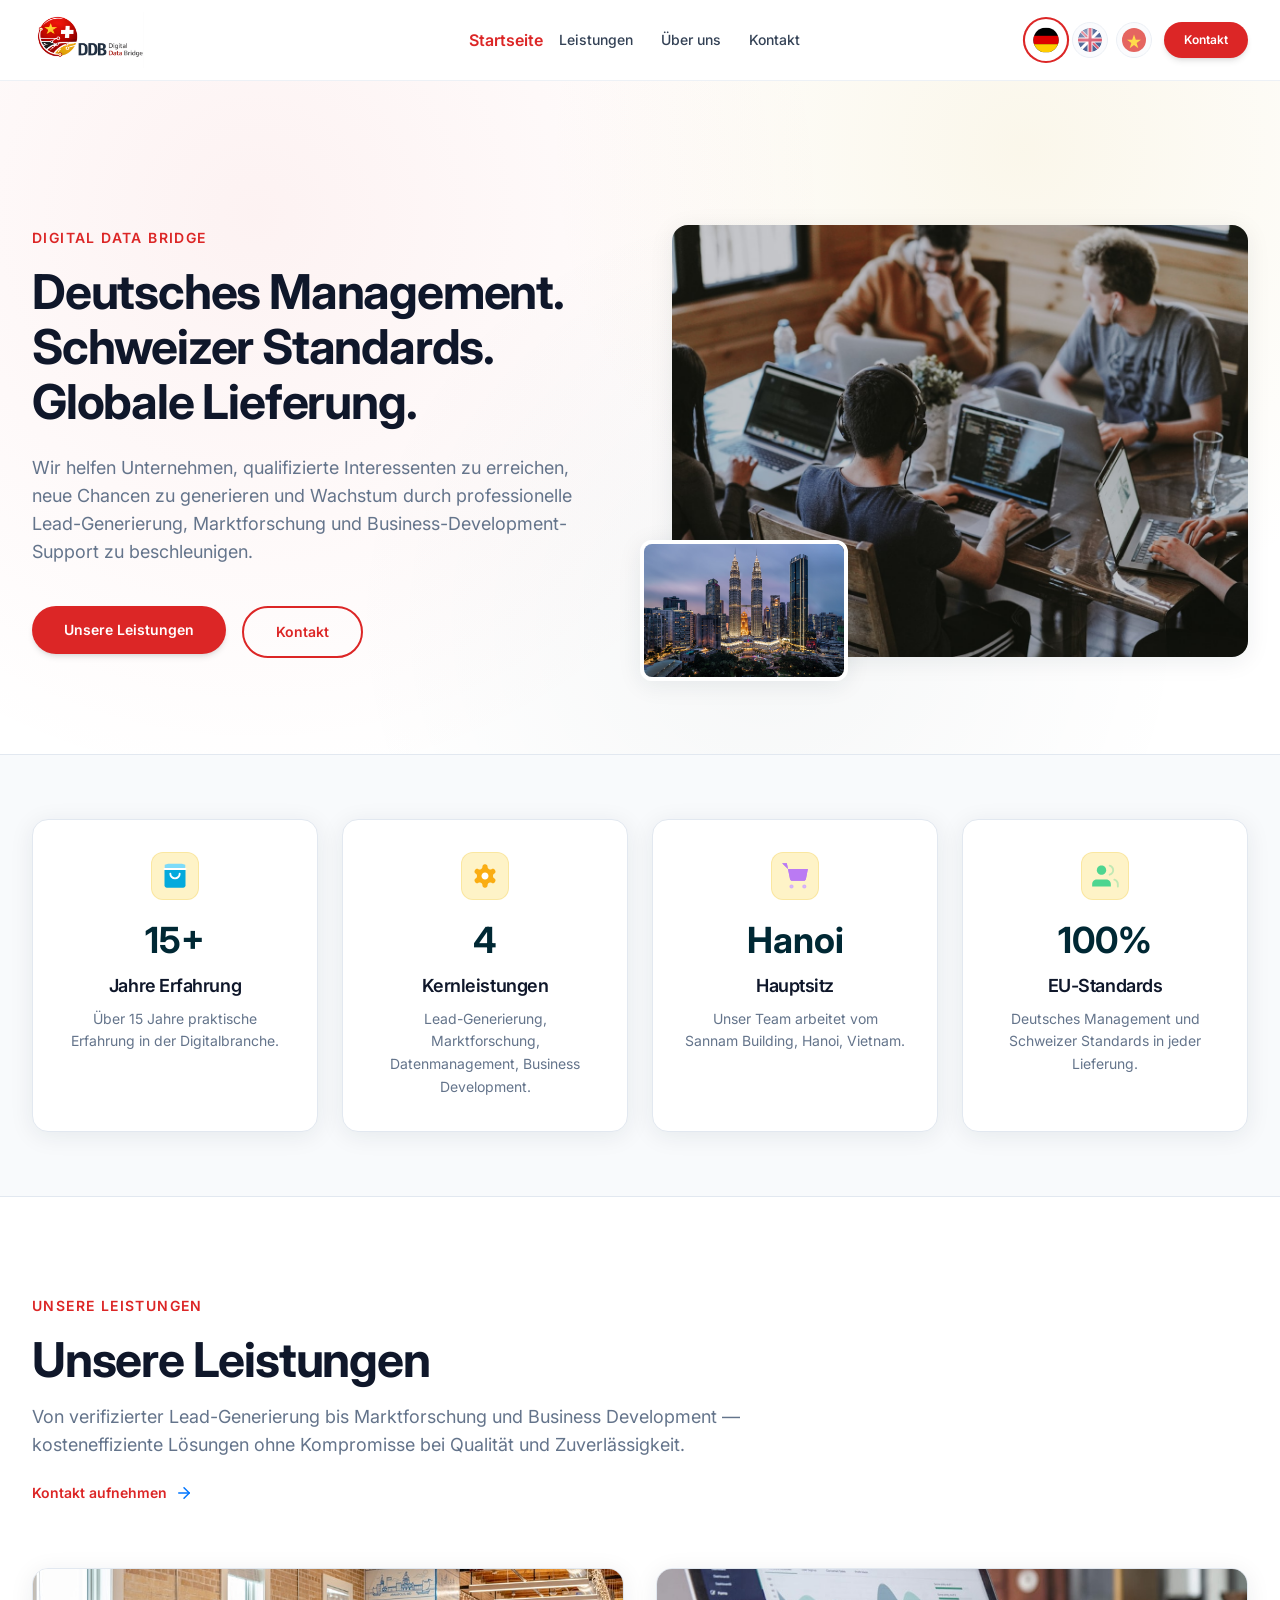
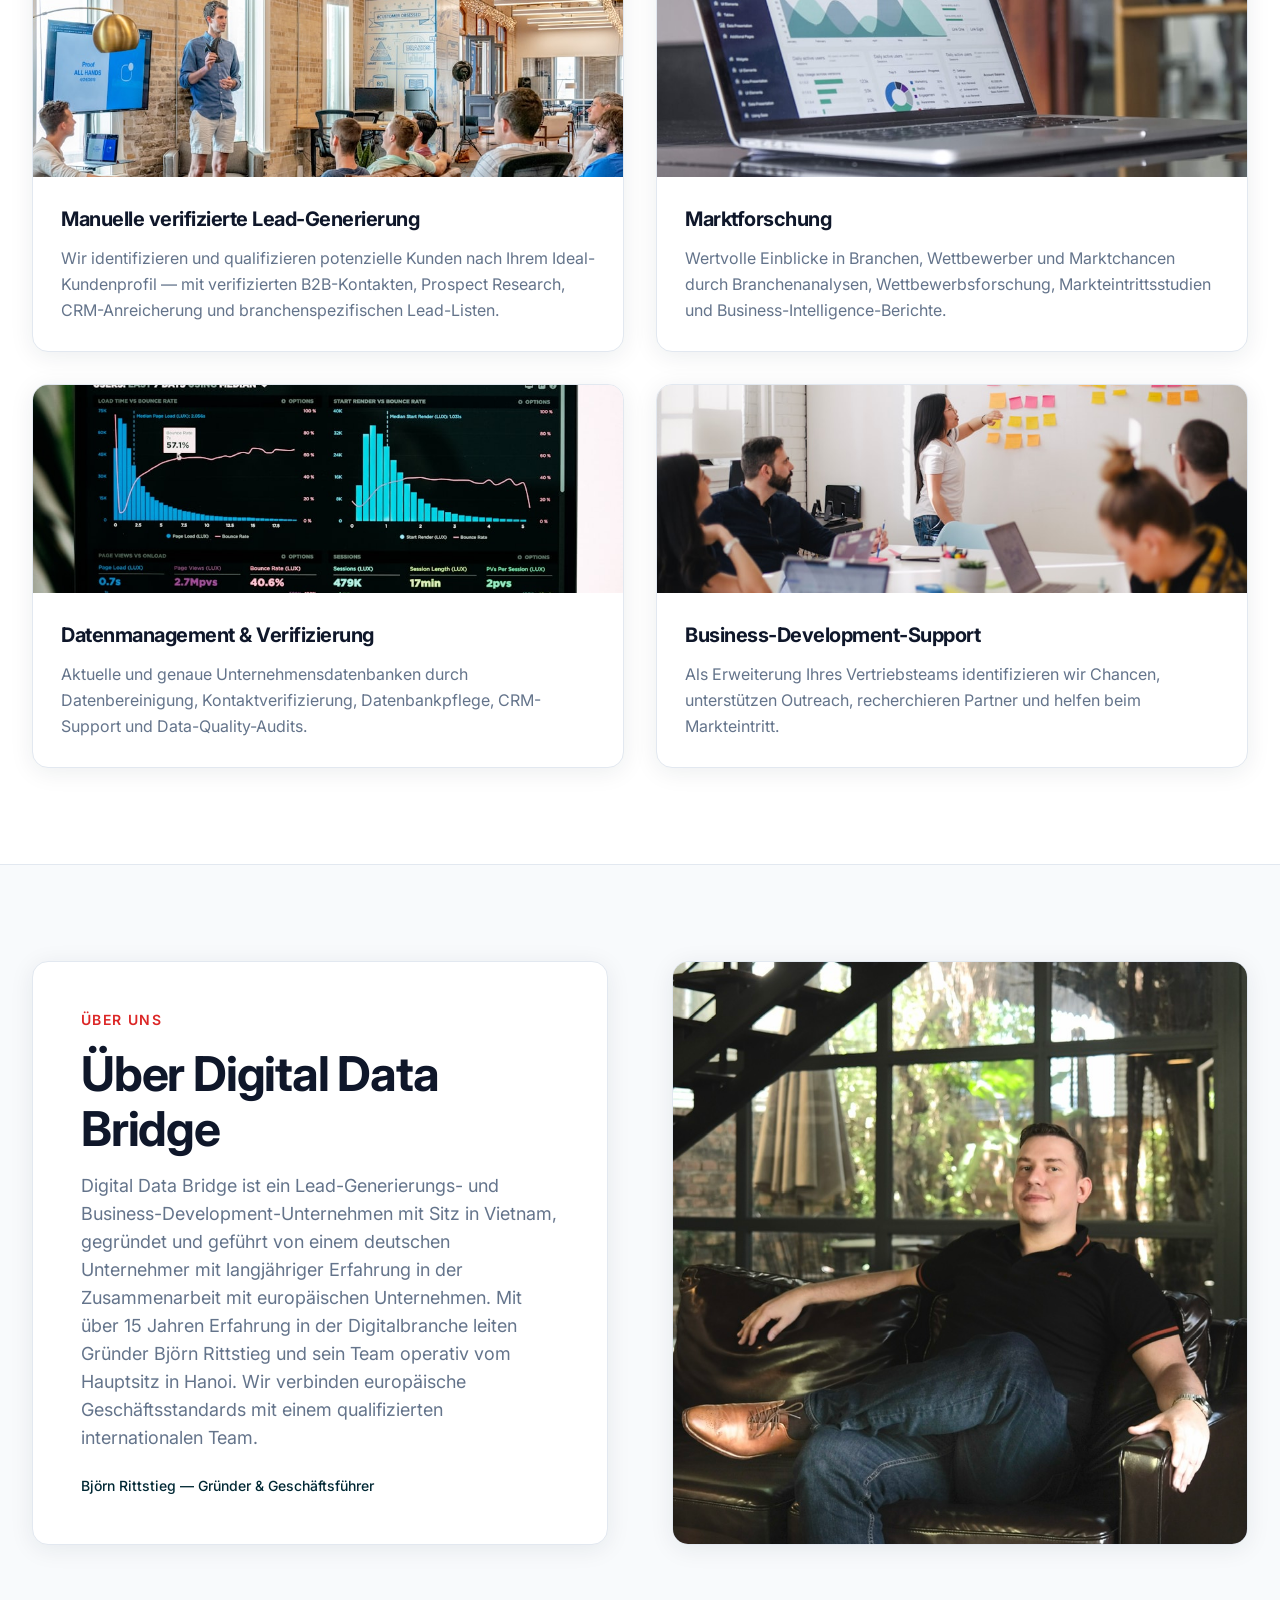
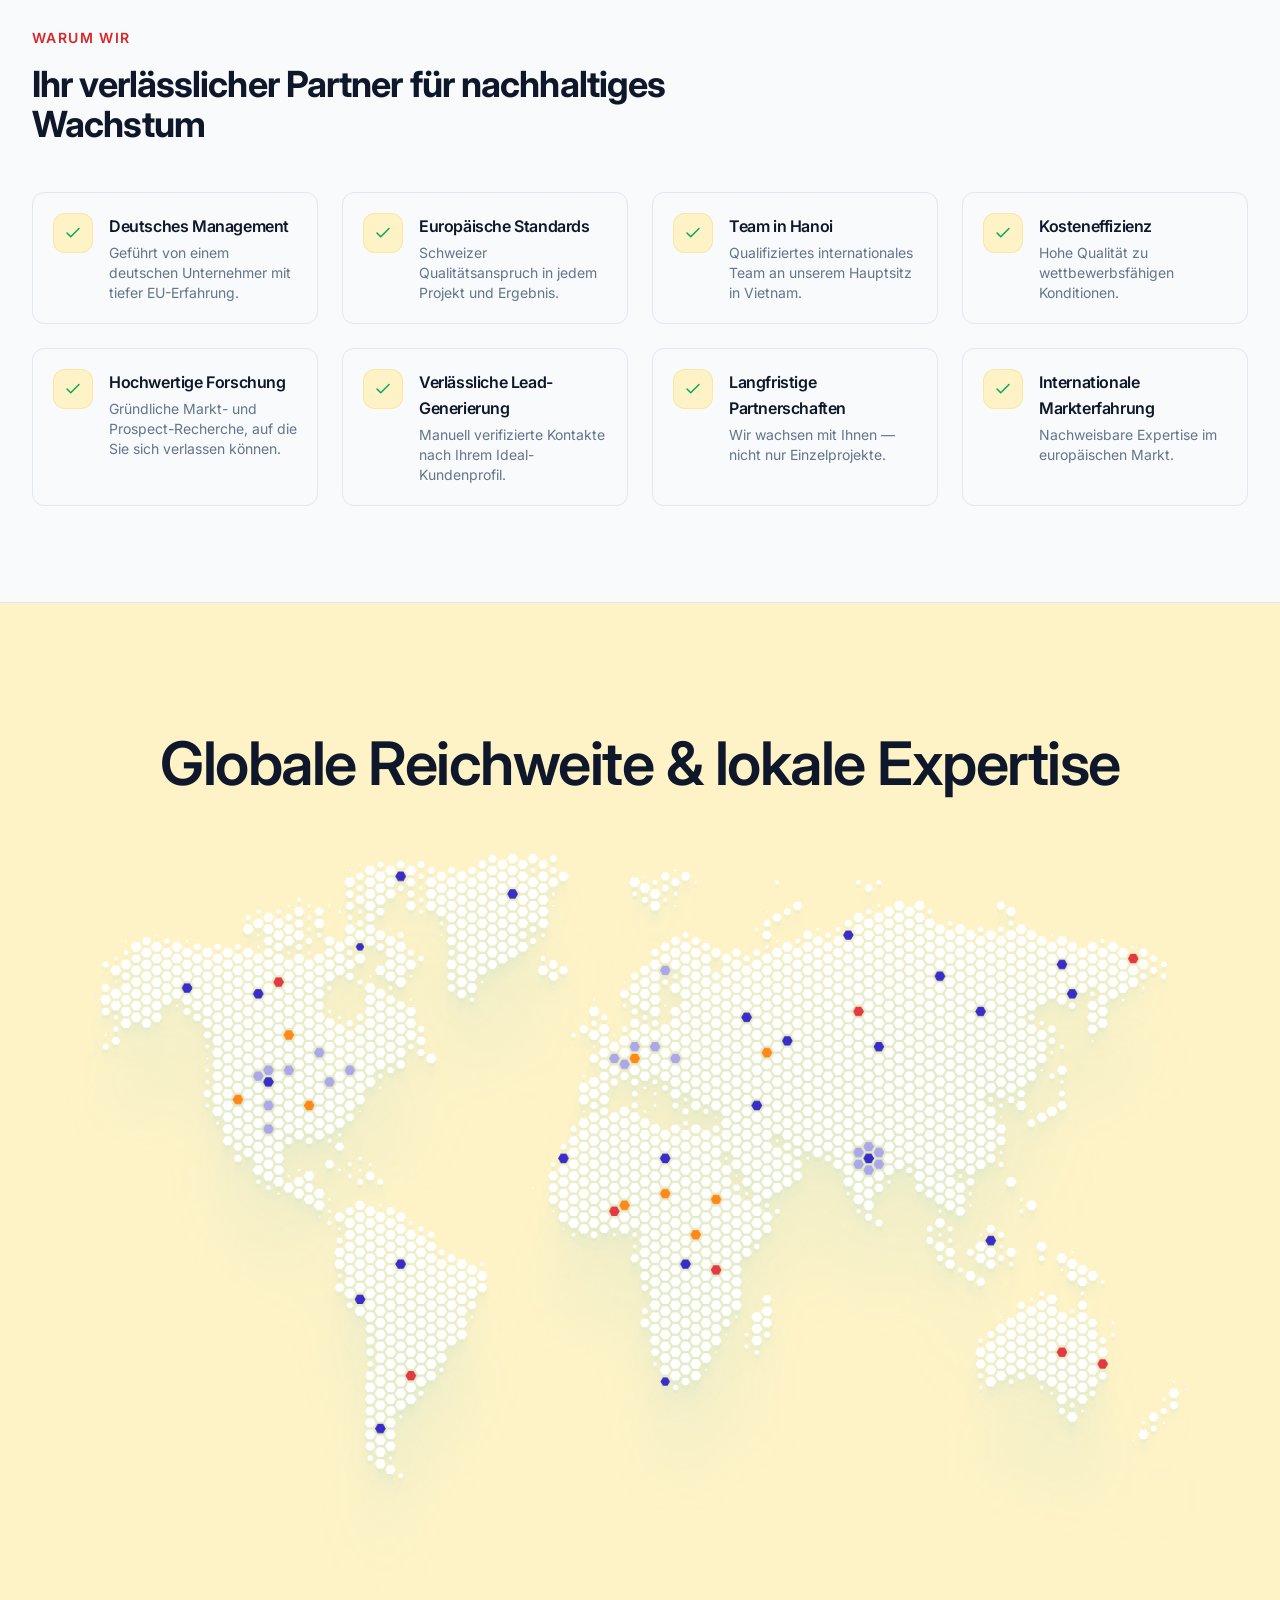
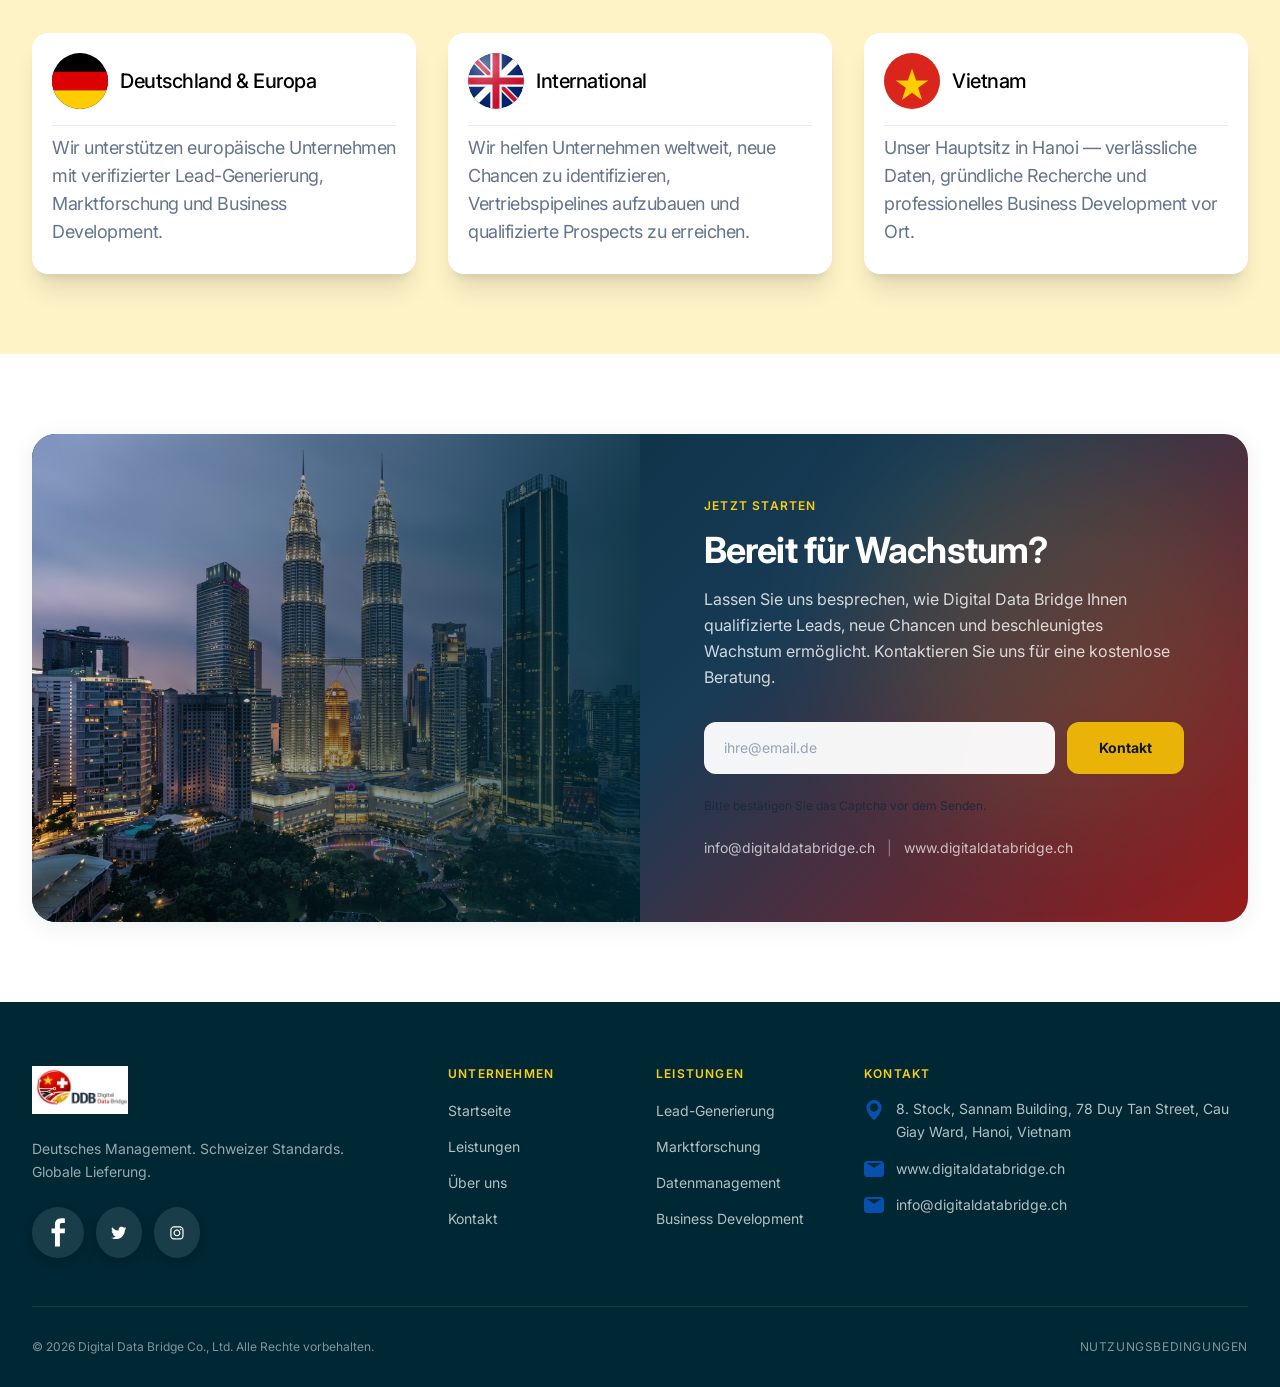
==== 404/index.html @ 315c531d "first commit" ====
<!DOCTYPE html><html lang="de"><head><meta charSet="utf-8"/><meta name="viewport" content="width=device-width, initial-scale=1"/><link rel="preload" as="image" href="/assets/logo/logo.png"/><link rel="preload" as="image" href="/assets/images/hero-team.jpg" fetchPriority="high"/><link rel="preload" as="image" href="/assets/footer/logo.png"/><link rel="stylesheet" href="/_next/static/css/38081ec181ea4592.css" data-precedence="next"/><link rel="preload" as="script" fetchPriority="low" href="/_next/static/chunks/webpack-03f7c6bc932ce1e3.js"/><script src="/_next/static/chunks/fd9d1056-20776d4f4e92fb82.js" async=""></script><script src="/_next/static/chunks/117-dfec44535dc73f30.js" async=""></script><script src="/_next/static/chunks/main-app-8fc3627f96d59af2.js" async=""></script><script src="/_next/static/chunks/648-ed4a69a796fefe7b.js" async=""></script><script src="/_next/static/chunks/498-76ede2b55f7b1609.js" async=""></script><script src="/_next/static/chunks/987-1d25bc8ca57fb3e2.js" async=""></script><script src="/_next/static/chunks/706-1078b7b315c14bac.js" async=""></script><script src="/_next/static/chunks/app/page-b2ab1b3d0dc2f549.js" async=""></script><script src="/_next/static/chunks/824-f1a602ed7e1b11d0.js" async=""></script><script src="/_next/static/chunks/app/layout-207d9eeeaee66ffc.js" async=""></script><title>Digital Data Bridge | Lead Generation &amp; Business Development</title><meta name="description" content="German Management. Swiss Standards. Global Delivery. Professional lead generation, market research, and business development support from Hanoi, Vietnam."/><meta property="og:title" content="Digital Data Bridge | Lead Generation &amp; Business Development"/><meta property="og:description" content="German Management. Swiss Standards. Global Delivery. Professional lead generation, market research, and business development support from Hanoi, Vietnam."/><meta property="og:url" content="https://www.digitaldatabridge.ch/"/><meta property="og:site_name" content="Digital Data Bridge"/><meta property="og:locale" content="de_CH"/><meta property="og:image" content="https://www.digitaldatabridge.ch/icon.png"/><meta property="og:image:width" content="512"/><meta property="og:image:height" content="512"/><meta property="og:image:alt" content="Digital Data Bridge logo"/><meta property="og:type" content="website"/><meta name="twitter:card" content="summary"/><meta name="twitter:title" content="Digital Data Bridge | Lead Generation &amp; Business Development"/><meta name="twitter:description" content="German Management. Swiss Standards. Global Delivery. Professional lead generation, market research, and business development support from Hanoi, Vietnam."/><meta name="twitter:image" content="https://www.digitaldatabridge.ch/icon.png"/><link rel="icon" href="/icon.png"/><link rel="apple-touch-icon" href="/icon.png"/><script src="/_next/static/chunks/polyfills-42372ed130431b0a.js" noModule=""></script></head><body><nav class="navbar bg-white/95 backdrop-blur-sm border-b border-slate-200/60" data-headlessui-state=""><div class="section-container"><div class="relative flex h-16 lg:h-20 items-center justify-between"><a class="flex-shrink-0" href="/"><img class="h-10 w-auto object-contain sm:h-12 lg:h-14" src="/assets/logo/logo.png" alt="Digital Data Bridge logo"/></a><div class="hidden lg:flex absolute left-1/2 top-1/2 -translate-x-1/2 -translate-y-1/2 items-center gap-1"><a class="nav-link-active" href="/">Startseite</a><a class="nav-link" href="#services">Leistungen</a><a class="nav-link" href="#about">Über uns</a><a class="nav-link" href="#contact">Kontakt</a></div><div class="flex items-center gap-3"><div class="hidden lg:block"><div class="" role="group" aria-label="Sprache wählen"><div class="flex gap-2 "><button type="button" title="Deutsch" aria-label="Deutsch" aria-pressed="true" class="relative flex items-center justify-center rounded-full transition-all duration-200 h-9 w-9 ring-2 ring-red ring-offset-2 bg-white shadow-sm scale-105"><img alt="" loading="lazy" width="24" height="24" decoding="async" data-nimg="1" class="rounded-full object-cover h-6 w-6" style="color:transparent" src="/assets/network/de.svg"/></button><button type="button" title="English" aria-label="English" aria-pressed="false" class="relative flex items-center justify-center rounded-full transition-all duration-200 h-9 w-9 opacity-70 hover:opacity-100 hover:scale-105 bg-slate-50 border border-slate-200"><img alt="" loading="lazy" width="24" height="24" decoding="async" data-nimg="1" class="rounded-full object-cover h-6 w-6" style="color:transparent" src="/assets/network/eng.svg"/></button><button type="button" title="Tiếng Việt" aria-label="Tiếng Việt" aria-pressed="false" class="relative flex items-center justify-center rounded-full transition-all duration-200 h-9 w-9 opacity-70 hover:opacity-100 hover:scale-105 bg-slate-50 border border-slate-200"><img alt="" loading="lazy" width="24" height="24" decoding="async" data-nimg="1" class="rounded-full object-cover h-6 w-6" style="color:transparent" src="/assets/network/vie.svg"/></button></div></div></div><a href="#contact" class="hidden lg:inline-flex btn-primary !py-2.5 !px-5 !text-xs">Kontakt</a><button type="button" class="lg:hidden p-2 rounded-lg text-slate-700 hover:bg-slate-100 transition" aria-label="Open menu"><svg xmlns="http://www.w3.org/2000/svg" fill="none" viewBox="0 0 24 24" stroke-width="1.5" stroke="currentColor" aria-hidden="true" data-slot="icon" class="h-6 w-6"><path stroke-linecap="round" stroke-linejoin="round" d="M3.75 6.75h16.5M3.75 12h16.5m-16.5 5.25h16.5"></path></svg></button></div><main class=" fixed overflow-hidden z-10 bg-gray-900 bg-opacity-25 inset-0 transform ease-in-out  transition-all delay-500 opacity-0 -translate-x-full  "><section class="w-340px max-w-lg left-0 absolute bg-white h-full shadow-xl delay-400 duration-500 ease-in-out transition-all transform -translate-x-full"><article class="relative w-270 max-w-lg pb-10 flex flex-col space-y-6 h-full overflow-y-auto"><header class="px-5 py-4 flex items-center justify-between border-b border-slate-200"><img class="h-10 w-auto object-contain" src="/assets/logo/logo.png" alt="Digital Data Bridge logo"/><button type="button" class="p-2 rounded-lg hover:bg-slate-100 transition" aria-label="Close menu"><svg xmlns="http://www.w3.org/2000/svg" fill="none" viewBox="0 0 24 24" stroke-width="1.5" stroke="currentColor" aria-hidden="true" data-slot="icon" class="block h-6 w-6 text-slate-700"><path stroke-linecap="round" stroke-linejoin="round" d="M6 18 18 6M6 6l12 12"></path></svg></button></header><div><div class="px-5 pb-8"><nav class="space-y-1"><a class="block px-3 py-3 rounded-lg text-base font-medium transition-colors bg-red/10 text-red" href="/">Startseite</a><a class="block px-3 py-3 rounded-lg text-base font-medium transition-colors text-slate-700 hover:bg-slate-100 hover:text-red" href="#services">Leistungen</a><a class="block px-3 py-3 rounded-lg text-base font-medium transition-colors text-slate-700 hover:bg-slate-100 hover:text-red" href="#about">Über uns</a><a class="block px-3 py-3 rounded-lg text-base font-medium transition-colors text-slate-700 hover:bg-slate-100 hover:text-red" href="#contact">Kontakt</a></nav><a href="#contact" class="mt-4 flex w-full btn-primary justify-center">Kontakt</a><div class="mt-6 rounded-xl border border-slate-200 bg-slate-50 p-4"><p class="text-xs font-semibold uppercase tracking-widest text-slate-500 text-center">Sprache wählen</p><p class="text-xs text-darkgray mt-1 text-center">Lead-Generierung &amp; Business Development für Europa und international.</p><div class="mt-3" role="group" aria-label="Sprache wählen"><div class="flex gap-2 justify-center"><button type="button" title="Deutsch" aria-label="Deutsch" aria-pressed="true" class="relative flex items-center justify-center rounded-full transition-all duration-200 h-11 w-11 ring-2 ring-red ring-offset-2 bg-white shadow-sm scale-105"><img alt="" loading="lazy" width="28" height="28" decoding="async" data-nimg="1" class="rounded-full object-cover h-6 w-6" style="color:transparent" src="/assets/network/de.svg"/></button><button type="button" title="English" aria-label="English" aria-pressed="false" class="relative flex items-center justify-center rounded-full transition-all duration-200 h-11 w-11 opacity-70 hover:opacity-100 hover:scale-105 bg-slate-50 border border-slate-200"><img alt="" loading="lazy" width="28" height="28" decoding="async" data-nimg="1" class="rounded-full object-cover h-6 w-6" style="color:transparent" src="/assets/network/eng.svg"/></button><button type="button" title="Tiếng Việt" aria-label="Tiếng Việt" aria-pressed="false" class="relative flex items-center justify-center rounded-full transition-all duration-200 h-11 w-11 opacity-70 hover:opacity-100 hover:scale-105 bg-slate-50 border border-slate-200"><img alt="" loading="lazy" width="28" height="28" decoding="async" data-nimg="1" class="rounded-full object-cover h-6 w-6" style="color:transparent" src="/assets/network/vie.svg"/></button></div></div></div></div></div></article></section><section class=" w-screen h-full cursor-pointer "></section></main></div></div></nav><main><section class="relative overflow-hidden bg-hero-gradient hero-pattern"><div class="section-container pt-28 pb-16 sm:pt-32 sm:pb-20 lg:pt-36 lg:pb-24"><div class="grid lg:grid-cols-2 gap-10 lg:gap-16 items-center"><div class="text-center lg:text-left"><span class="section-label">Digital Data Bridge</span><h1 class="text-3xl sm:text-4xl lg:text-5xl font-bold leading-tight text-slate-900">Deutsches Management. Schweizer Standards. Globale Lieferung.</h1><p class="mt-6 text-base sm:text-lg text-darkgray leading-relaxed max-w-xl mx-auto lg:mx-0">Wir helfen Unternehmen, qualifizierte Interessenten zu erreichen, neue Chancen zu generieren und Wachstum durch professionelle Lead-Generierung, Marktforschung und Business-Development-Support zu beschleunigen.</p><div class="mt-10 flex flex-col sm:flex-row items-center lg:items-start justify-center lg:justify-start gap-4"><a href="#services" class="btn-primary w-full sm:w-auto">Unsere Leistungen</a><a href="#contact" class="btn-outline w-full sm:w-auto">Kontakt</a></div></div><div class="relative"><div class="relative rounded-2xl overflow-hidden shadow-card aspect-[4/3]"><img alt="International business team collaboration" fetchPriority="high" decoding="async" data-nimg="fill" class="object-cover" style="position:absolute;height:100%;width:100%;left:0;top:0;right:0;bottom:0;color:transparent" src="/assets/images/hero-team.jpg"/></div><div class="absolute -bottom-6 -left-4 sm:-left-8 w-40 sm:w-52 rounded-xl overflow-hidden shadow-card border-4 border-white hidden sm:block"><img alt="Hanoi city skyline" loading="lazy" width="208" height="140" decoding="async" data-nimg="1" class="w-full h-auto object-cover aspect-[3/2]" style="color:transparent" src="/assets/images/hero-hanoi.jpg"/></div></div></div></div></section><section class="bg-slate-50 border-y border-slate-200"><div class="section-container py-14 sm:py-16"><div class="grid sm:grid-cols-2 lg:grid-cols-4 gap-6"><div class="stat-card"><div class="flex justify-center items-center h-12 w-12 rounded-xl bg-light-gold border border-gold-500/20 mb-5"><img alt="Jahre Erfahrung" loading="lazy" width="28" height="28" decoding="async" data-nimg="1" style="color:transparent" src="/assets/buyers/ourbuyers.svg"/></div><p class="text-3xl sm:text-4xl font-bold text-navyblue">15+</p><h3 class="text-base sm:text-lg font-semibold text-slate-900 mt-3">Jahre Erfahrung</h3><p class="text-sm text-darkgray mt-2 leading-relaxed">Über 15 Jahre praktische Erfahrung in der Digitalbranche.</p></div><div class="stat-card"><div class="flex justify-center items-center h-12 w-12 rounded-xl bg-light-gold border border-gold-500/20 mb-5"><img alt="Kernleistungen" loading="lazy" width="28" height="28" decoding="async" data-nimg="1" style="color:transparent" src="/assets/buyers/projectcompleted.svg"/></div><p class="text-3xl sm:text-4xl font-bold text-navyblue">4</p><h3 class="text-base sm:text-lg font-semibold text-slate-900 mt-3">Kernleistungen</h3><p class="text-sm text-darkgray mt-2 leading-relaxed">Lead-Generierung, Marktforschung, Datenmanagement, Business Development.</p></div><div class="stat-card"><div class="flex justify-center items-center h-12 w-12 rounded-xl bg-light-gold border border-gold-500/20 mb-5"><img alt="Hauptsitz" loading="lazy" width="28" height="28" decoding="async" data-nimg="1" style="color:transparent" src="/assets/buyers/happybuyers.svg"/></div><p class="text-3xl sm:text-4xl font-bold text-navyblue">Hanoi</p><h3 class="text-base sm:text-lg font-semibold text-slate-900 mt-3">Hauptsitz</h3><p class="text-sm text-darkgray mt-2 leading-relaxed">Unser Team arbeitet vom Sannam Building, Hanoi, Vietnam.</p></div><div class="stat-card"><div class="flex justify-center items-center h-12 w-12 rounded-xl bg-light-gold border border-gold-500/20 mb-5"><img alt="EU-Standards" loading="lazy" width="28" height="28" decoding="async" data-nimg="1" style="color:transparent" src="/assets/buyers/teammembers.svg"/></div><p class="text-3xl sm:text-4xl font-bold text-navyblue">100%</p><h3 class="text-base sm:text-lg font-semibold text-slate-900 mt-3">EU-Standards</h3><p class="text-sm text-darkgray mt-2 leading-relaxed">Deutsches Management und Schweizer Standards in jeder Lieferung.</p></div></div></div></section><section id="services" class="py-16 sm:py-24"><div class="section-container"><div class="max-w-3xl mx-auto text-center lg:text-left lg:mx-0 mb-12 lg:mb-16"><span class="section-label">Unsere Leistungen</span><h2 class="section-title">Unsere Leistungen</h2><p class="section-desc mt-4 mx-auto lg:mx-0">Von verifizierter Lead-Generierung bis Marktforschung und Business Development — kosteneffiziente Lösungen ohne Kompromisse bei Qualität und Zuverlässigkeit.</p><a class="inline-flex items-center gap-2 mt-6 text-sm font-semibold text-red space-links" href="#contact">Kontakt aufnehmen<img alt="arrow" loading="lazy" width="18" height="18" decoding="async" data-nimg="1" style="color:transparent" src="/assets/provide/arrow.svg"/></a></div><div class="grid sm:grid-cols-2 gap-6 lg:gap-8"><div class="service-card overflow-hidden p-0"><div class="relative h-48 sm:h-52 w-full"><img alt="Manuelle verifizierte Lead-Generierung" loading="lazy" decoding="async" data-nimg="fill" class="object-cover" style="position:absolute;height:100%;width:100%;left:0;top:0;right:0;bottom:0;color:transparent" src="/assets/images/service-leads.jpg"/></div><div class="p-6 sm:p-7"><h3 class="text-lg sm:text-xl font-bold text-slate-900 leading-snug">Manuelle verifizierte Lead-Generierung</h3><p class="text-sm sm:text-base text-darkgray leading-relaxed mt-3">Wir identifizieren und qualifizieren potenzielle Kunden nach Ihrem Ideal-Kundenprofil — mit verifizierten B2B-Kontakten, Prospect Research, CRM-Anreicherung und branchenspezifischen Lead-Listen.</p></div></div><div class="service-card overflow-hidden p-0"><div class="relative h-48 sm:h-52 w-full"><img alt="Marktforschung" loading="lazy" decoding="async" data-nimg="fill" class="object-cover" style="position:absolute;height:100%;width:100%;left:0;top:0;right:0;bottom:0;color:transparent" src="/assets/images/service-research.jpg"/></div><div class="p-6 sm:p-7"><h3 class="text-lg sm:text-xl font-bold text-slate-900 leading-snug">Marktforschung</h3><p class="text-sm sm:text-base text-darkgray leading-relaxed mt-3">Wertvolle Einblicke in Branchen, Wettbewerber und Marktchancen durch Branchenanalysen, Wettbewerbsforschung, Markteintrittsstudien und Business-Intelligence-Berichte.</p></div></div><div class="service-card overflow-hidden p-0"><div class="relative h-48 sm:h-52 w-full"><img alt="Datenmanagement &amp; Verifizierung" loading="lazy" decoding="async" data-nimg="fill" class="object-cover" style="position:absolute;height:100%;width:100%;left:0;top:0;right:0;bottom:0;color:transparent" src="/assets/images/service-data.jpg"/></div><div class="p-6 sm:p-7"><h3 class="text-lg sm:text-xl font-bold text-slate-900 leading-snug">Datenmanagement &amp; Verifizierung</h3><p class="text-sm sm:text-base text-darkgray leading-relaxed mt-3">Aktuelle und genaue Unternehmensdatenbanken durch Datenbereinigung, Kontaktverifizierung, Datenbankpflege, CRM-Support und Data-Quality-Audits.</p></div></div><div class="service-card overflow-hidden p-0"><div class="relative h-48 sm:h-52 w-full"><img alt="Business-Development-Support" loading="lazy" decoding="async" data-nimg="fill" class="object-cover" style="position:absolute;height:100%;width:100%;left:0;top:0;right:0;bottom:0;color:transparent" src="/assets/images/service-bizdev.jpg"/></div><div class="p-6 sm:p-7"><h3 class="text-lg sm:text-xl font-bold text-slate-900 leading-snug">Business-Development-Support</h3><p class="text-sm sm:text-base text-darkgray leading-relaxed mt-3">Als Erweiterung Ihres Vertriebsteams identifizieren wir Chancen, unterstützen Outreach, recherchieren Partner und helfen beim Markteintritt.</p></div></div></div></div></section><section id="about" class="py-16 sm:py-24 bg-slate-50 border-y border-slate-200"><div class="section-container"><div class="grid lg:grid-cols-2 gap-10 lg:gap-16 items-stretch mb-16 lg:mb-20"><div class="order-2 lg:order-1 flex flex-col justify-center rounded-2xl bg-white border border-slate-200 shadow-card p-8 sm:p-10 lg:p-12 text-center lg:text-left h-full min-h-[320px]"><span class="section-label">Über uns</span><h2 class="section-title">Über Digital Data Bridge</h2><p class="section-desc mt-4 mx-auto lg:mx-0">Digital Data Bridge ist ein Lead-Generierungs- und Business-Development-Unternehmen mit Sitz in Vietnam, gegründet und geführt von einem deutschen Unternehmer mit langjähriger Erfahrung in der Zusammenarbeit mit europäischen Unternehmen. Mit über 15 Jahren Erfahrung in der Digitalbranche leiten Gründer Björn Rittstieg und sein Team operativ vom Hauptsitz in Hanoi. Wir verbinden europäische Geschäftsstandards mit einem qualifizierten internationalen Team.</p><p class="mt-6 text-sm font-medium text-navyblue">Björn Rittstieg — Gründer &amp; Geschäftsführer</p></div><div class="order-1 lg:order-2 relative rounded-2xl overflow-hidden shadow-card border border-slate-200 min-h-[320px] h-full"><img alt="Björn Rittstieg — Gründer &amp; Geschäftsführer" loading="lazy" decoding="async" data-nimg="fill" class="object-cover object-top" style="position:absolute;height:100%;width:100%;left:0;top:0;right:0;bottom:0;color:transparent" src="/assets/images/about_us.jpg"/></div></div><div class="max-w-3xl mx-auto text-center lg:text-left lg:mx-0 mb-10 lg:mb-12"><span class="section-label">Warum wir</span><h3 class="text-2xl sm:text-3xl lg:text-4xl font-bold leading-tight text-slate-900">Ihr verlässlicher Partner für nachhaltiges Wachstum</h3></div><div class="grid sm:grid-cols-2 lg:grid-cols-4 gap-4 lg:gap-6"><div class="feature-card"><div class="flex-shrink-0 flex items-center justify-center h-10 w-10 rounded-xl bg-light-gold border border-gold-500/20"><img alt="" loading="lazy" width="18" height="18" decoding="async" data-nimg="1" style="color:transparent" src="/assets/why/check.svg"/></div><div><h4 class="text-sm sm:text-base font-semibold text-slate-900 leading-snug">Deutsches Management</h4><p class="text-xs sm:text-sm text-darkgray mt-1 leading-relaxed">Geführt von einem deutschen Unternehmer mit tiefer EU-Erfahrung.</p></div></div><div class="feature-card"><div class="flex-shrink-0 flex items-center justify-center h-10 w-10 rounded-xl bg-light-gold border border-gold-500/20"><img alt="" loading="lazy" width="18" height="18" decoding="async" data-nimg="1" style="color:transparent" src="/assets/why/check.svg"/></div><div><h4 class="text-sm sm:text-base font-semibold text-slate-900 leading-snug">Europäische Standards</h4><p class="text-xs sm:text-sm text-darkgray mt-1 leading-relaxed">Schweizer Qualitätsanspruch in jedem Projekt und Ergebnis.</p></div></div><div class="feature-card"><div class="flex-shrink-0 flex items-center justify-center h-10 w-10 rounded-xl bg-light-gold border border-gold-500/20"><img alt="" loading="lazy" width="18" height="18" decoding="async" data-nimg="1" style="color:transparent" src="/assets/why/check.svg"/></div><div><h4 class="text-sm sm:text-base font-semibold text-slate-900 leading-snug">Team in Hanoi</h4><p class="text-xs sm:text-sm text-darkgray mt-1 leading-relaxed">Qualifiziertes internationales Team an unserem Hauptsitz in Vietnam.</p></div></div><div class="feature-card"><div class="flex-shrink-0 flex items-center justify-center h-10 w-10 rounded-xl bg-light-gold border border-gold-500/20"><img alt="" loading="lazy" width="18" height="18" decoding="async" data-nimg="1" style="color:transparent" src="/assets/why/check.svg"/></div><div><h4 class="text-sm sm:text-base font-semibold text-slate-900 leading-snug">Kosteneffizienz</h4><p class="text-xs sm:text-sm text-darkgray mt-1 leading-relaxed">Hohe Qualität zu wettbewerbsfähigen Konditionen.</p></div></div><div class="feature-card"><div class="flex-shrink-0 flex items-center justify-center h-10 w-10 rounded-xl bg-light-gold border border-gold-500/20"><img alt="" loading="lazy" width="18" height="18" decoding="async" data-nimg="1" style="color:transparent" src="/assets/why/check.svg"/></div><div><h4 class="text-sm sm:text-base font-semibold text-slate-900 leading-snug">Hochwertige Forschung</h4><p class="text-xs sm:text-sm text-darkgray mt-1 leading-relaxed">Gründliche Markt- und Prospect-Recherche, auf die Sie sich verlassen können.</p></div></div><div class="feature-card"><div class="flex-shrink-0 flex items-center justify-center h-10 w-10 rounded-xl bg-light-gold border border-gold-500/20"><img alt="" loading="lazy" width="18" height="18" decoding="async" data-nimg="1" style="color:transparent" src="/assets/why/check.svg"/></div><div><h4 class="text-sm sm:text-base font-semibold text-slate-900 leading-snug">Verlässliche Lead-Generierung</h4><p class="text-xs sm:text-sm text-darkgray mt-1 leading-relaxed">Manuell verifizierte Kontakte nach Ihrem Ideal-Kundenprofil.</p></div></div><div class="feature-card"><div class="flex-shrink-0 flex items-center justify-center h-10 w-10 rounded-xl bg-light-gold border border-gold-500/20"><img alt="" loading="lazy" width="18" height="18" decoding="async" data-nimg="1" style="color:transparent" src="/assets/why/check.svg"/></div><div><h4 class="text-sm sm:text-base font-semibold text-slate-900 leading-snug">Langfristige Partnerschaften</h4><p class="text-xs sm:text-sm text-darkgray mt-1 leading-relaxed">Wir wachsen mit Ihnen — nicht nur Einzelprojekte.</p></div></div><div class="feature-card"><div class="flex-shrink-0 flex items-center justify-center h-10 w-10 rounded-xl bg-light-gold border border-gold-500/20"><img alt="" loading="lazy" width="18" height="18" decoding="async" data-nimg="1" style="color:transparent" src="/assets/why/check.svg"/></div><div><h4 class="text-sm sm:text-base font-semibold text-slate-900 leading-snug">Internationale Markterfahrung</h4><p class="text-xs sm:text-sm text-darkgray mt-1 leading-relaxed">Nachweisbare Expertise im europäischen Markt.</p></div></div></div></div></section><div class="bg-light-gold" id="markets"><div class="mx-auto max-w-2xl py-20 px-4 sm:px-6 lg:max-w-7xl lg:px-8"><h3 class="text-4xl sm:text-6xl font-semibold text-center my-10 lh-81">Globale Reichweite &amp; lokale Expertise</h3><img alt="Global network map" loading="lazy" width="1400" height="800" decoding="async" data-nimg="1" style="color:transparent" src="/assets/network/map.png"/><div class="grid grid-cols-1 sm:grid-cols-2 lg:grid-cols-3 gap-x-16 gap-y-4 lg:gap-x-8"><div class="bg-white rounded-2xl p-5 shadow-xl"><div class="flex justify-start items-center gap-3 mb-4"><div class="h-14 w-14 rounded-full overflow-hidden bg-white flex items-center justify-center shadow-sm"><img alt="Deutschland &amp; Europa flag" loading="lazy" width="56" height="56" decoding="async" data-nimg="1" class="h-full w-full object-cover" style="color:transparent" src="/assets/network/de.svg"/></div><h4 class="text-xl font-medium text-black">Deutschland &amp; Europa</h4></div><hr/><h4 class="text-lg font-normal text-darkgray my-2">Wir unterstützen europäische Unternehmen mit verifizierter Lead-Generierung, Marktforschung und Business Development.</h4></div><div class="bg-white rounded-2xl p-5 shadow-xl"><div class="flex justify-start items-center gap-3 mb-4"><div class="h-14 w-14 rounded-full overflow-hidden bg-white flex items-center justify-center shadow-sm"><img alt="International flag" loading="lazy" width="56" height="56" decoding="async" data-nimg="1" class="h-full w-full object-cover" style="color:transparent" src="/assets/network/eng.svg"/></div><h4 class="text-xl font-medium text-black">International</h4></div><hr/><h4 class="text-lg font-normal text-darkgray my-2">Wir helfen Unternehmen weltweit, neue Chancen zu identifizieren, Vertriebspipelines aufzubauen und qualifizierte Prospects zu erreichen.</h4></div><div class="bg-white rounded-2xl p-5 shadow-xl"><div class="flex justify-start items-center gap-3 mb-4"><div class="h-14 w-14 rounded-full overflow-hidden bg-white flex items-center justify-center shadow-sm"><img alt="Vietnam flag" loading="lazy" width="56" height="56" decoding="async" data-nimg="1" class="h-full w-full object-cover" style="color:transparent" src="/assets/network/vie.svg"/></div><h4 class="text-xl font-medium text-black">Vietnam</h4></div><hr/><h4 class="text-lg font-normal text-darkgray my-2">Unser Hauptsitz in Hanoi — verlässliche Daten, gründliche Recherche und professionelles Business Development vor Ort.</h4></div></div></div></div><section class="section-container py-16 sm:py-20" id="contact"><div class="relative overflow-hidden rounded-3xl bg-cta-gradient shadow-card"><div class="absolute inset-0 opacity-10"><div class="absolute top-0 right-0 w-96 h-96 rounded-full bg-gold-400 blur-3xl"></div><div class="absolute bottom-0 left-0 w-64 h-64 rounded-full bg-red blur-3xl"></div></div><div class="relative grid lg:grid-cols-2 gap-0"><div class="relative hidden lg:block min-h-[420px]"><img alt="Hanoi office location" loading="lazy" decoding="async" data-nimg="fill" class="object-cover" style="position:absolute;height:100%;width:100%;left:0;top:0;right:0;bottom:0;color:transparent" src="/assets/images/contact-hanoi.jpg"/><div class="absolute inset-0 bg-gradient-to-r from-transparent to-navyblue/80"></div></div><div class="p-8 sm:p-12 lg:p-16 flex flex-col justify-center"><span class="inline-block text-xs font-semibold uppercase tracking-widest text-gold-400 mb-4">Jetzt starten</span><h2 class="text-2xl sm:text-3xl lg:text-4xl font-bold text-white leading-tight">Bereit für Wachstum?</h2><p class="mt-4 text-sm sm:text-base text-white/80 leading-relaxed">Lassen Sie uns besprechen, wie Digital Data Bridge Ihnen qualifizierte Leads, neue Chancen und beschleunigtes Wachstum ermöglicht. Kontaktieren Sie uns für eine kostenlose Beratung.</p><div class="mt-6 lg:hidden relative rounded-xl overflow-hidden aspect-[16/9]"><img alt="Hanoi office location" loading="lazy" decoding="async" data-nimg="fill" class="object-cover" style="position:absolute;height:100%;width:100%;left:0;top:0;right:0;bottom:0;color:transparent" src="/assets/images/contact-hanoi.jpg"/></div><form class="mt-8 flex flex-col gap-3"><input type="text" tabindex="-1" autoComplete="off" aria-hidden="true" class="absolute left-[-9999px] w-px h-px opacity-0 pointer-events-none" name="website" value=""/><div class="flex flex-col sm:flex-row gap-3"><input type="email" class="cta-input flex-1" placeholder="ihre@email.de" autoComplete="email" required="" name="email" value=""/><button type="submit" class="inline-flex items-center justify-center rounded-xl bg-gold-500 px-8 py-4 text-sm font-bold text-slate-900 transition-all duration-200 hover:bg-gold-400 hover:-translate-y-0.5 whitespace-nowrap disabled:opacity-70 disabled:hover:translate-y-0">Kontakt</button></div><div class="overflow-hidden rounded-lg"><div></div></div></form><p class="mt-3 text-xs text-white/50">Kostenlose Beratung — unverbindlich.</p><div class="mt-6 flex flex-col sm:flex-row gap-3 text-sm text-white/70"><a href="mailto:info@digitaldatabridge.ch" class="hover:text-white transition-colors">info@digitaldatabridge.ch</a><span class="hidden sm:inline text-white/40">|</span><a href="https://www.digitaldatabridge.ch" target="_blank" rel="noopener noreferrer" class="hover:text-white transition-colors">www.digitaldatabridge.ch</a></div></div></div></div></section></main><footer class="bg-navyblue text-white"><div class="section-container pt-16 pb-8"><div class="grid grid-cols-1 gap-10 sm:grid-cols-2 lg:grid-cols-12 lg:gap-8"><div class="lg:col-span-4"><img src="/assets/footer/logo.png" alt="Digital Data Bridge logo" class="h-12 w-auto mb-6"/><p class="text-sm text-white/60 leading-relaxed max-w-xs">Deutsches Management. Schweizer Standards. Globale Lieferung.</p><div class="flex gap-3 mt-6"><a class="footer-fb-icons" href="#!"><img alt="facebook" loading="lazy" width="16" height="16" decoding="async" data-nimg="1" style="color:transparent" src="/assets/footer/facebook.svg"/></a><a class="footer-icons" href="#!"><img alt="twitter" loading="lazy" width="16" height="16" decoding="async" data-nimg="1" style="color:transparent" src="/assets/footer/twitter.svg"/></a><a class="footer-icons" href="#!"><img alt="instagram" loading="lazy" width="16" height="16" decoding="async" data-nimg="1" style="color:transparent" src="/assets/footer/instagram.svg"/></a></div></div><div class="lg:col-span-2"><h5 class="text-xs font-semibold uppercase tracking-widest text-gold-400 mb-4">Unternehmen</h5><ul class="space-y-3"><li><a class="text-sm text-white/70 hover:text-white transition-colors space-links" href="/">Startseite</a></li><li><a class="text-sm text-white/70 hover:text-white transition-colors space-links" href="#services">Leistungen</a></li><li><a class="text-sm text-white/70 hover:text-white transition-colors space-links" href="#about">Über uns</a></li><li><a class="text-sm text-white/70 hover:text-white transition-colors space-links" href="#contact">Kontakt</a></li></ul></div><div class="lg:col-span-2"><h5 class="text-xs font-semibold uppercase tracking-widest text-gold-400 mb-4">Leistungen</h5><ul class="space-y-3"><li><a class="text-sm text-white/70 hover:text-white transition-colors space-links" href="#services">Lead-Generierung</a></li><li><a class="text-sm text-white/70 hover:text-white transition-colors space-links" href="#services">Marktforschung</a></li><li><a class="text-sm text-white/70 hover:text-white transition-colors space-links" href="#services">Datenmanagement</a></li><li><a class="text-sm text-white/70 hover:text-white transition-colors space-links" href="#services">Business Development</a></li></ul></div><div class="lg:col-span-4"><h5 class="text-xs font-semibold uppercase tracking-widest text-gold-400 mb-4">Kontakt</h5><div class="space-y-4"><div class="flex gap-3 items-start"><img alt="address" loading="lazy" width="20" height="20" decoding="async" data-nimg="1" class="mt-0.5 flex-shrink-0 opacity-60" style="color:transparent" src="/assets/footer/mask.svg"/><p class="text-sm text-white/70 leading-relaxed">8. Stock, Sannam Building, 78 Duy Tan Street, Cau Giay Ward, Hanoi, Vietnam</p></div><div class="flex gap-3 items-center"><img alt="website" loading="lazy" width="20" height="20" decoding="async" data-nimg="1" class="flex-shrink-0 opacity-60" style="color:transparent" src="/assets/footer/email.svg"/><a href="https://www.digitaldatabridge.ch" target="_blank" rel="noopener noreferrer" class="text-sm text-white/70 hover:text-white transition-colors">www.digitaldatabridge.ch</a></div><div class="flex gap-3 items-center"><img alt="email" loading="lazy" width="20" height="20" decoding="async" data-nimg="1" class="flex-shrink-0 opacity-60" style="color:transparent" src="/assets/footer/email.svg"/><a href="mailto:info@digitaldatabridge.ch" class="text-sm text-white/70 hover:text-white transition-colors">info@digitaldatabridge.ch</a></div></div></div></div><div class="mt-12 pt-8 border-t border-white/10 flex flex-col sm:flex-row items-center justify-between gap-4"><p class="text-xs text-white/50 text-center sm:text-left">© <!-- -->2026<!-- --> <!-- -->Digital Data Bridge Co., Ltd. Alle Rechte vorbehalten.</p><a class="text-xs uppercase tracking-wider text-white/50 hover:text-white transition-colors" href="/terms-of-use/">Nutzungsbedingungen</a></div></div></footer><script src="/_next/static/chunks/webpack-03f7c6bc932ce1e3.js" async=""></script><script>(self.__next_f=self.__next_f||[]).push([0]);self.__next_f.push([2,null])</script><script>self.__next_f.push([1,"1:HL[\"/_next/static/css/38081ec181ea4592.css\",\"style\"]\n"])</script><script>self.__next_f.push([1,"2:I[2846,[],\"\"]\n4:I[8686,[\"648\",\"static/chunks/648-ed4a69a796fefe7b.js\",\"498\",\"static/chunks/498-76ede2b55f7b1609.js\",\"987\",\"static/chunks/987-1d25bc8ca57fb3e2.js\",\"706\",\"static/chunks/706-1078b7b315c14bac.js\",\"931\",\"static/chunks/app/page-b2ab1b3d0dc2f549.js\"],\"default\"]\n5:I[2987,[\"648\",\"static/chunks/648-ed4a69a796fefe7b.js\",\"498\",\"static/chunks/498-76ede2b55f7b1609.js\",\"987\",\"static/chunks/987-1d25bc8ca57fb3e2.js\",\"706\",\"static/chunks/706-1078b7b315c14bac.js\",\"931\",\"static/chunks/app/page-b2ab1b3d0dc2f549.js\"],\"default\"]\n6:I[1832,[\"648\",\"static/chunks/648-ed4a69a796fefe7b.js\",\"498\",\"static/chunks/498-76ede2b55f7b1609.js\",\"987\",\"static/chunks/987-1d25bc8ca57fb3e2.js\",\"706\",\"static/chunks/706-1078b7b315c14bac.js\",\"931\",\"static/chunks/app/page-b2ab1b3d0dc2f549.js\"],\"default\"]\n7:I[627,[\"648\",\"static/chunks/648-ed4a69a796fefe7b.js\",\"498\",\"static/chunks/498-76ede2b55f7b1609.js\",\"987\",\"static/chunks/987-1d25bc8ca57fb3e2.js\",\"706\",\"static/chunks/706-1078b7b315c14bac.js\",\"931\",\"static/chunks/app/page-b2ab1b3d0dc2f549.js\"],\"default\"]\n8:I[9499,[\"648\",\"static/chunks/648-ed4a69a796fefe7b.js\",\"498\",\"static/chunks/498-76ede2b55f7b1609.js\",\"987\",\"static/chunks/987-1d25bc8ca57fb3e2.js\",\"706\",\"static/chunks/706-1078b7b315c14bac.js\",\"931\",\"static/chunks/app/page-b2ab1b3d0dc2f549.js\"],\"default\"]\n9:I[2923,[\"648\",\"static/chunks/648-ed4a69a796fefe7b.js\",\"498\",\"static/chunks/498-76ede2b55f7b1609.js\",\"987\",\"static/chunks/987-1d25bc8ca57fb3e2.js\",\"706\",\"static/chunks/706-1078b7b315c14bac.js\",\"931\",\"static/chunks/app/page-b2ab1b3d0dc2f549.js\"],\"default\"]\na:I[4706,[\"648\",\"static/chunks/648-ed4a69a796fefe7b.js\",\"498\",\"static/chunks/498-76ede2b55f7b1609.js\",\"824\",\"static/chunks/824-f1a602ed7e1b11d0.js\",\"706\",\"static/chunks/706-1078b7b315c14bac.js\",\"185\",\"static/chunks/app/layout-207d9eeeaee66ffc.js\"],\"LanguageProvider\"]\nb:I[8882,[\"648\",\"static/chunks/648-ed4a69a796fefe7b.js\",\"498\",\"static/chunks/498-76ede2b55f7b1609.js\",\"824\",\"static/chunks/824-f1a602ed7e1b11d0.js\",\"706\",\"static/chunks/706-1078b7b315c14bac.js\",\"185\",\"static/chunks/app/layo"])</script><script>self.__next_f.push([1,"ut-207d9eeeaee66ffc.js\"],\"default\"]\nc:I[4707,[],\"\"]\nd:I[6423,[],\"\"]\ne:I[9547,[\"648\",\"static/chunks/648-ed4a69a796fefe7b.js\",\"498\",\"static/chunks/498-76ede2b55f7b1609.js\",\"824\",\"static/chunks/824-f1a602ed7e1b11d0.js\",\"706\",\"static/chunks/706-1078b7b315c14bac.js\",\"185\",\"static/chunks/app/layout-207d9eeeaee66ffc.js\"],\"default\"]\n10:I[1060,[],\"\"]\n11:[]\n"])</script><script>self.__next_f.push([1,"0:[\"$\",\"$L2\",null,{\"buildId\":\"cxhGdVurGX_dINvA5L_OK\",\"assetPrefix\":\"\",\"urlParts\":[\"\",\"\"],\"initialTree\":[\"\",{\"children\":[\"__PAGE__\",{}]},\"$undefined\",\"$undefined\",true],\"initialSeedData\":[\"\",{\"children\":[\"__PAGE__\",{},[[\"$L3\",[\"$\",\"main\",null,{\"children\":[[\"$\",\"$L4\",null,{}],[\"$\",\"$L5\",null,{}],[\"$\",\"$L6\",null,{}],[\"$\",\"$L7\",null,{}],[\"$\",\"$L8\",null,{}],[\"$\",\"$L9\",null,{}]]}],null],null],null]},[[[[\"$\",\"link\",\"0\",{\"rel\":\"stylesheet\",\"href\":\"/_next/static/css/38081ec181ea4592.css\",\"precedence\":\"next\",\"crossOrigin\":\"$undefined\"}]],[\"$\",\"html\",null,{\"lang\":\"de\",\"children\":[\"$\",\"body\",null,{\"children\":[\"$\",\"$La\",null,{\"children\":[[\"$\",\"$Lb\",null,{}],[\"$\",\"$Lc\",null,{\"parallelRouterKey\":\"children\",\"segmentPath\":[\"children\"],\"error\":\"$undefined\",\"errorStyles\":\"$undefined\",\"errorScripts\":\"$undefined\",\"template\":[\"$\",\"$Ld\",null,{}],\"templateStyles\":\"$undefined\",\"templateScripts\":\"$undefined\",\"notFound\":[[\"$\",\"title\",null,{\"children\":\"404: This page could not be found.\"}],[\"$\",\"div\",null,{\"style\":{\"fontFamily\":\"system-ui,\\\"Segoe UI\\\",Roboto,Helvetica,Arial,sans-serif,\\\"Apple Color Emoji\\\",\\\"Segoe UI Emoji\\\"\",\"height\":\"100vh\",\"textAlign\":\"center\",\"display\":\"flex\",\"flexDirection\":\"column\",\"alignItems\":\"center\",\"justifyContent\":\"center\"},\"children\":[\"$\",\"div\",null,{\"children\":[[\"$\",\"style\",null,{\"dangerouslySetInnerHTML\":{\"__html\":\"body{color:#000;background:#fff;margin:0}.next-error-h1{border-right:1px solid rgba(0,0,0,.3)}@media (prefers-color-scheme:dark){body{color:#fff;background:#000}.next-error-h1{border-right:1px solid rgba(255,255,255,.3)}}\"}}],[\"$\",\"h1\",null,{\"className\":\"next-error-h1\",\"style\":{\"display\":\"inline-block\",\"margin\":\"0 20px 0 0\",\"padding\":\"0 23px 0 0\",\"fontSize\":24,\"fontWeight\":500,\"verticalAlign\":\"top\",\"lineHeight\":\"49px\"},\"children\":\"404\"}],[\"$\",\"div\",null,{\"style\":{\"display\":\"inline-block\"},\"children\":[\"$\",\"h2\",null,{\"style\":{\"fontSize\":14,\"fontWeight\":400,\"lineHeight\":\"49px\",\"margin\":0},\"children\":\"This page could not be found.\"}]}]]}]}]],\"notFoundStyles\":[]}],[\"$\",\"$Le\",null,{}]]}]}]}]],null],null],\"couldBeIntercepted\":false,\"initialHead\":[null,\"$Lf\"],\"globalErrorComponent\":\"$10\",\"missingSlots\":\"$W11\"}]\n"])</script><script>self.__next_f.push([1,"f:[[\"$\",\"meta\",\"0\",{\"name\":\"viewport\",\"content\":\"width=device-width, initial-scale=1\"}],[\"$\",\"meta\",\"1\",{\"charSet\":\"utf-8\"}],[\"$\",\"title\",\"2\",{\"children\":\"Digital Data Bridge | Lead Generation \u0026 Business Development\"}],[\"$\",\"meta\",\"3\",{\"name\":\"description\",\"content\":\"German Management. Swiss Standards. Global Delivery. Professional lead generation, market research, and business development support from Hanoi, Vietnam.\"}],[\"$\",\"meta\",\"4\",{\"property\":\"og:title\",\"content\":\"Digital Data Bridge | Lead Generation \u0026 Business Development\"}],[\"$\",\"meta\",\"5\",{\"property\":\"og:description\",\"content\":\"German Management. Swiss Standards. Global Delivery. Professional lead generation, market research, and business development support from Hanoi, Vietnam.\"}],[\"$\",\"meta\",\"6\",{\"property\":\"og:url\",\"content\":\"https://www.digitaldatabridge.ch/\"}],[\"$\",\"meta\",\"7\",{\"property\":\"og:site_name\",\"content\":\"Digital Data Bridge\"}],[\"$\",\"meta\",\"8\",{\"property\":\"og:locale\",\"content\":\"de_CH\"}],[\"$\",\"meta\",\"9\",{\"property\":\"og:image\",\"content\":\"https://www.digitaldatabridge.ch/icon.png\"}],[\"$\",\"meta\",\"10\",{\"property\":\"og:image:width\",\"content\":\"512\"}],[\"$\",\"meta\",\"11\",{\"property\":\"og:image:height\",\"content\":\"512\"}],[\"$\",\"meta\",\"12\",{\"property\":\"og:image:alt\",\"content\":\"Digital Data Bridge logo\"}],[\"$\",\"meta\",\"13\",{\"property\":\"og:type\",\"content\":\"website\"}],[\"$\",\"meta\",\"14\",{\"name\":\"twitter:card\",\"content\":\"summary\"}],[\"$\",\"meta\",\"15\",{\"name\":\"twitter:title\",\"content\":\"Digital Data Bridge | Lead Generation \u0026 Business Development\"}],[\"$\",\"meta\",\"16\",{\"name\":\"twitter:description\",\"content\":\"German Management. Swiss Standards. Global Delivery. Professional lead generation, market research, and business development support from Hanoi, Vietnam.\"}],[\"$\",\"meta\",\"17\",{\"name\":\"twitter:image\",\"content\":\"https://www.digitaldatabridge.ch/icon.png\"}],[\"$\",\"link\",\"18\",{\"rel\":\"icon\",\"href\":\"/icon.png\"}],[\"$\",\"link\",\"19\",{\"rel\":\"apple-touch-icon\",\"href\":\"/icon.png\"}]]\n3:null\n"])</script></body></html>
---- _next/static/css/38081ec181ea4592.css ----
@import url("https://fonts.googleapis.com/css2?family=Inter:wght@300;400;500;600;700;800&display=swap");*,:after,:before{--tw-border-spacing-x:0;--tw-border-spacing-y:0;--tw-translate-x:0;--tw-translate-y:0;--tw-rotate:0;--tw-skew-x:0;--tw-skew-y:0;--tw-scale-x:1;--tw-scale-y:1;--tw-pan-x: ;--tw-pan-y: ;--tw-pinch-zoom: ;--tw-scroll-snap-strictness:proximity;--tw-gradient-from-position: ;--tw-gradient-via-position: ;--tw-gradient-to-position: ;--tw-ordinal: ;--tw-slashed-zero: ;--tw-numeric-figure: ;--tw-numeric-spacing: ;--tw-numeric-fraction: ;--tw-ring-inset: ;--tw-ring-offset-width:0px;--tw-ring-offset-color:#fff;--tw-ring-color:rgba(59,130,246,.5);--tw-ring-offset-shadow:0 0 #0000;--tw-ring-shadow:0 0 #0000;--tw-shadow:0 0 #0000;--tw-shadow-colored:0 0 #0000;--tw-blur: ;--tw-brightness: ;--tw-contrast: ;--tw-grayscale: ;--tw-hue-rotate: ;--tw-invert: ;--tw-saturate: ;--tw-sepia: ;--tw-drop-shadow: ;--tw-backdrop-blur: ;--tw-backdrop-brightness: ;--tw-backdrop-contrast: ;--tw-backdrop-grayscale: ;--tw-backdrop-hue-rotate: ;--tw-backdrop-invert: ;--tw-backdrop-opacity: ;--tw-backdrop-saturate: ;--tw-backdrop-sepia: ;--tw-contain-size: ;--tw-contain-layout: ;--tw-contain-paint: ;--tw-contain-style: }::backdrop{--tw-border-spacing-x:0;--tw-border-spacing-y:0;--tw-translate-x:0;--tw-translate-y:0;--tw-rotate:0;--tw-skew-x:0;--tw-skew-y:0;--tw-scale-x:1;--tw-scale-y:1;--tw-pan-x: ;--tw-pan-y: ;--tw-pinch-zoom: ;--tw-scroll-snap-strictness:proximity;--tw-gradient-from-position: ;--tw-gradient-via-position: ;--tw-gradient-to-position: ;--tw-ordinal: ;--tw-slashed-zero: ;--tw-numeric-figure: ;--tw-numeric-spacing: ;--tw-numeric-fraction: ;--tw-ring-inset: ;--tw-ring-offset-width:0px;--tw-ring-offset-color:#fff;--tw-ring-color:rgba(59,130,246,.5);--tw-ring-offset-shadow:0 0 #0000;--tw-ring-shadow:0 0 #0000;--tw-shadow:0 0 #0000;--tw-shadow-colored:0 0 #0000;--tw-blur: ;--tw-brightness: ;--tw-contrast: ;--tw-grayscale: ;--tw-hue-rotate: ;--tw-invert: ;--tw-saturate: ;--tw-sepia: ;--tw-drop-shadow: ;--tw-backdrop-blur: ;--tw-backdrop-brightness: ;--tw-backdrop-contrast: ;--tw-backdrop-grayscale: ;--tw-backdrop-hue-rotate: ;--tw-backdrop-invert: ;--tw-backdrop-opacity: ;--tw-backdrop-saturate: ;--tw-backdrop-sepia: ;--tw-contain-size: ;--tw-contain-layout: ;--tw-contain-paint: ;--tw-contain-style: }
/*
! tailwindcss v3.4.13 | MIT License | https://tailwindcss.com
*/*,:after,:before{box-sizing:border-box;border:0 solid}:after,:before{--tw-content:""}:host,html{line-height:1.5;-webkit-text-size-adjust:100%;-moz-tab-size:4;-o-tab-size:4;tab-size:4;font-family:ui-sans-serif,system-ui,sans-serif,Apple Color Emoji,Segoe UI Emoji,Segoe UI Symbol,Noto Color Emoji;font-feature-settings:normal;font-variation-settings:normal;-webkit-tap-highlight-color:transparent}body{margin:0;line-height:inherit}hr{height:0;color:inherit;border-top-width:1px}abbr:where([title]){-webkit-text-decoration:underline dotted;text-decoration:underline dotted}h1,h2,h3,h4,h5,h6{font-size:inherit;font-weight:inherit}a{color:inherit;text-decoration:inherit}b,strong{font-weight:bolder}code,kbd,pre,samp{font-family:ui-monospace,SFMono-Regular,Menlo,Monaco,Consolas,Liberation Mono,Courier New,monospace;font-feature-settings:normal;font-variation-settings:normal;font-size:1em}small{font-size:80%}sub,sup{font-size:75%;line-height:0;position:relative;vertical-align:baseline}sub{bottom:-.25em}sup{top:-.5em}table{text-indent:0;border-color:inherit;border-collapse:collapse}button,input,optgroup,select,textarea{font-family:inherit;font-feature-settings:inherit;font-variation-settings:inherit;font-size:100%;font-weight:inherit;line-height:inherit;letter-spacing:inherit;color:inherit;margin:0;padding:0}button,select{text-transform:none}button,input:where([type=button]),input:where([type=reset]),input:where([type=submit]){-webkit-appearance:button;background-color:transparent;background-image:none}:-moz-focusring{outline:auto}:-moz-ui-invalid{box-shadow:none}progress{vertical-align:baseline}::-webkit-inner-spin-button,::-webkit-outer-spin-button{height:auto}[type=search]{-webkit-appearance:textfield;outline-offset:-2px}::-webkit-search-decoration{-webkit-appearance:none}::-webkit-file-upload-button{-webkit-appearance:button;font:inherit}summary{display:list-item}blockquote,dd,dl,figure,h1,h2,h3,h4,h5,h6,hr,p,pre{margin:0}fieldset{margin:0}fieldset,legend{padding:0}menu,ol,ul{list-style:none;margin:0;padding:0}dialog{padding:0}textarea{resize:vertical}input::-moz-placeholder,textarea::-moz-placeholder{opacity:1;color:#9ca3af}input::placeholder,textarea::placeholder{opacity:1;color:#9ca3af}[role=button],button{cursor:pointer}:disabled{cursor:default}audio,canvas,embed,iframe,img,object,svg,video{display:block;vertical-align:middle}img,video{max-width:100%;height:auto}[hidden]{display:none}body{--tw-bg-opacity:1;background-color:rgb(255 255 255/var(--tw-bg-opacity));font-family:ui-sans-serif,system-ui,sans-serif,Apple Color Emoji,Segoe UI Emoji,Segoe UI Symbol,Noto Color Emoji;--tw-text-opacity:1;color:rgb(30 41 59/var(--tw-text-opacity));-webkit-font-smoothing:antialiased;-moz-osx-font-smoothing:grayscale;font-family:Inter,sans-serif}h1,h2,h3,h4,h5,h6{letter-spacing:-.025em;--tw-text-opacity:1;color:rgb(15 23 42/var(--tw-text-opacity))}.section-container{margin-left:auto;margin-right:auto;max-width:80rem;padding-left:1rem;padding-right:1rem}@media (min-width:640px){.section-container{padding-left:1.5rem;padding-right:1.5rem}}@media (min-width:1024px){.section-container{padding-left:2rem;padding-right:2rem}}.section-label{margin-bottom:1rem;display:inline-block;font-size:.875rem;line-height:1.25rem;font-weight:600;text-transform:uppercase;letter-spacing:.1em;--tw-text-opacity:1;color:rgb(220 38 38/var(--tw-text-opacity))}.section-title{font-size:1.875rem;line-height:2.25rem;font-weight:700;line-height:1.25;--tw-text-opacity:1;color:rgb(15 23 42/var(--tw-text-opacity))}@media (min-width:640px){.section-title{font-size:2.25rem;line-height:2.5rem}}@media (min-width:1024px){.section-title{font-size:3rem;line-height:1.15}}.section-desc{max-width:48rem;font-size:1rem;line-height:1.625rem;line-height:1.625;--tw-text-opacity:1;color:rgb(100 116 139/var(--tw-text-opacity))}@media (min-width:640px){.section-desc{font-size:1.125rem;line-height:1.75rem}}.btn-primary{display:inline-flex;align-items:center;justify-content:center;border-radius:9999px;--tw-bg-opacity:1;background-color:rgb(220 38 38/var(--tw-bg-opacity));padding:.875rem 2rem;font-size:.875rem;line-height:1.25rem;font-weight:600;--tw-text-opacity:1;color:rgb(255 255 255/var(--tw-text-opacity));--tw-shadow:0 4px 6px -1px rgba(0,0,0,.1),0 2px 4px -2px rgba(0,0,0,.1);--tw-shadow-colored:0 4px 6px -1px var(--tw-shadow-color),0 2px 4px -2px var(--tw-shadow-color);transition-property:all;transition-timing-function:cubic-bezier(.4,0,.2,1);transition-duration:.2s}.btn-primary,.btn-primary:hover{box-shadow:var(--tw-ring-offset-shadow,0 0 #0000),var(--tw-ring-shadow,0 0 #0000),var(--tw-shadow)}.btn-primary:hover{--tw-translate-y:-0.125rem;transform:translate(var(--tw-translate-x),var(--tw-translate-y)) rotate(var(--tw-rotate)) skewX(var(--tw-skew-x)) skewY(var(--tw-skew-y)) scaleX(var(--tw-scale-x)) scaleY(var(--tw-scale-y));--tw-bg-opacity:1;background-color:rgb(185 28 28/var(--tw-bg-opacity));--tw-shadow:0 10px 15px -3px rgba(0,0,0,.1),0 4px 6px -4px rgba(0,0,0,.1);--tw-shadow-colored:0 10px 15px -3px var(--tw-shadow-color),0 4px 6px -4px var(--tw-shadow-color)}.btn-outline{display:inline-flex;align-items:center;justify-content:center;border-radius:9999px;border-width:2px;--tw-border-opacity:1;border-color:rgb(220 38 38/var(--tw-border-opacity));background-color:transparent;padding:.875rem 2rem;font-size:.875rem;line-height:1.25rem;font-weight:600;--tw-text-opacity:1;color:rgb(220 38 38/var(--tw-text-opacity));transition-property:all;transition-timing-function:cubic-bezier(.4,0,.2,1);transition-duration:.2s}.btn-outline:hover{--tw-translate-y:-0.125rem;transform:translate(var(--tw-translate-x),var(--tw-translate-y)) rotate(var(--tw-rotate)) skewX(var(--tw-skew-x)) skewY(var(--tw-skew-y)) scaleX(var(--tw-scale-x)) scaleY(var(--tw-scale-y));--tw-bg-opacity:1;background-color:rgb(220 38 38/var(--tw-bg-opacity));--tw-text-opacity:1;color:rgb(255 255 255/var(--tw-text-opacity))}.stat-card{display:flex;flex-direction:column;align-items:center;border-radius:1rem;border-width:1px;--tw-border-opacity:1;border-color:rgb(226 232 240/var(--tw-border-opacity));--tw-bg-opacity:1;background-color:rgb(255 255 255/var(--tw-bg-opacity));padding:2rem;text-align:center;--tw-shadow:0 4px 24px rgba(0,40,52,.08);--tw-shadow-colored:0 4px 24px var(--tw-shadow-color);transition-property:all;transition-timing-function:cubic-bezier(.4,0,.2,1);transition-duration:.3s}.stat-card,.stat-card:hover{box-shadow:var(--tw-ring-offset-shadow,0 0 #0000),var(--tw-ring-shadow,0 0 #0000),var(--tw-shadow)}.stat-card:hover{--tw-translate-y:-0.25rem;transform:translate(var(--tw-translate-x),var(--tw-translate-y)) rotate(var(--tw-rotate)) skewX(var(--tw-skew-x)) skewY(var(--tw-skew-y)) scaleX(var(--tw-scale-x)) scaleY(var(--tw-scale-y));--tw-shadow:0 12px 40px rgba(0,40,52,.14);--tw-shadow-colored:0 12px 40px var(--tw-shadow-color)}.service-card{display:flex;height:100%;flex-direction:column;border-radius:1rem;border-width:1px;--tw-border-opacity:1;border-color:rgb(226 232 240/var(--tw-border-opacity));--tw-bg-opacity:1;background-color:rgb(255 255 255/var(--tw-bg-opacity));--tw-shadow:0 4px 24px rgba(0,40,52,.08);--tw-shadow-colored:0 4px 24px var(--tw-shadow-color);transition-property:all;transition-timing-function:cubic-bezier(.4,0,.2,1);transition-duration:.3s}.service-card,.service-card:hover{box-shadow:var(--tw-ring-offset-shadow,0 0 #0000),var(--tw-ring-shadow,0 0 #0000),var(--tw-shadow)}.service-card:hover{--tw-translate-y:-0.25rem;transform:translate(var(--tw-translate-x),var(--tw-translate-y)) rotate(var(--tw-rotate)) skewX(var(--tw-skew-x)) skewY(var(--tw-skew-y)) scaleX(var(--tw-scale-x)) scaleY(var(--tw-scale-y));border-color:rgba(234,179,8,.4);--tw-shadow:0 12px 40px rgba(0,40,52,.14);--tw-shadow-colored:0 12px 40px var(--tw-shadow-color)}.feature-card{display:flex;gap:1rem;border-radius:.75rem;border-width:1px;--tw-border-opacity:1;border-color:rgb(226 232 240/var(--tw-border-opacity));--tw-bg-opacity:1;background-color:rgb(248 250 252/var(--tw-bg-opacity));padding:1.25rem;transition-property:all;transition-timing-function:cubic-bezier(.4,0,.2,1);transition-duration:.2s}.feature-card:hover{--tw-bg-opacity:1;background-color:rgb(255 255 255/var(--tw-bg-opacity));--tw-shadow:0 4px 24px rgba(0,40,52,.08);--tw-shadow-colored:0 4px 24px var(--tw-shadow-color);box-shadow:var(--tw-ring-offset-shadow,0 0 #0000),var(--tw-ring-shadow,0 0 #0000),var(--tw-shadow)}.nav-link{padding:.5rem .75rem;font-size:.875rem;line-height:1.25rem;font-weight:500;--tw-text-opacity:1;color:rgb(51 65 85/var(--tw-text-opacity));transition-property:color,background-color,border-color,text-decoration-color,fill,stroke;transition-timing-function:cubic-bezier(.4,0,.2,1);transition-duration:.2s}.nav-link-active,.nav-link:hover{--tw-text-opacity:1;color:rgb(220 38 38/var(--tw-text-opacity))}.nav-link-active{font-weight:600}.pointer-events-none{pointer-events:none}.fixed{position:fixed}.absolute{position:absolute}.relative{position:relative}.inset-0{inset:0}.-bottom-6{bottom:-1.5rem}.-left-4{left:-1rem}.bottom-0{bottom:0}.left-0{left:0}.left-1\/2{left:50%}.left-\[-9999px\]{left:-9999px}.right-0{right:0}.top-0{top:0}.top-1\/2{top:50%}.z-10{z-index:10}.order-1{order:1}.order-2{order:2}.mx-auto{margin-left:auto;margin-right:auto}.my-10{margin-top:2.5rem;margin-bottom:2.5rem}.my-2{margin-top:.5rem;margin-bottom:.5rem}.mb-10{margin-bottom:2.5rem}.mb-12{margin-bottom:3rem}.mb-16{margin-bottom:4rem}.mb-4{margin-bottom:1rem}.mb-5{margin-bottom:1.25rem}.mb-6{margin-bottom:1.5rem}.mb-8{margin-bottom:2rem}.mt-0\.5{margin-top:.125rem}.mt-1{margin-top:.25rem}.mt-10{margin-top:2.5rem}.mt-12{margin-top:3rem}.mt-2{margin-top:.5rem}.mt-3{margin-top:.75rem}.mt-4{margin-top:1rem}.mt-6{margin-top:1.5rem}.mt-8{margin-top:2rem}.block{display:block}.inline-block{display:inline-block}.flex{display:flex}.inline-flex{display:inline-flex}.grid{display:grid}.hidden{display:none}.aspect-\[16\/9\]{aspect-ratio:16/9}.aspect-\[3\/2\]{aspect-ratio:3/2}.aspect-\[4\/3\]{aspect-ratio:4/3}.h-10{height:2.5rem}.h-11{height:2.75rem}.h-12{height:3rem}.h-14{height:3.5rem}.h-16{height:4rem}.h-48{height:12rem}.h-6{height:1.5rem}.h-64{height:16rem}.h-9{height:2.25rem}.h-96{height:24rem}.h-auto{height:auto}.h-full{height:100%}.h-px{height:1px}.min-h-\[320px\]{min-height:320px}.min-h-\[420px\]{min-height:420px}.min-h-screen{min-height:100vh}.w-10{width:2.5rem}.w-11{width:2.75rem}.w-12{width:3rem}.w-14{width:3.5rem}.w-40{width:10rem}.w-6{width:1.5rem}.w-64{width:16rem}.w-9{width:2.25rem}.w-96{width:24rem}.w-auto{width:auto}.w-full{width:100%}.w-px{width:1px}.w-screen{width:100vw}.max-w-2xl{max-width:42rem}.max-w-3xl{max-width:48rem}.max-w-lg{max-width:32rem}.max-w-xl{max-width:36rem}.max-w-xs{max-width:20rem}.flex-1{flex:1 1 0%}.flex-shrink-0{flex-shrink:0}.-translate-x-1\/2{--tw-translate-x:-50%}.-translate-x-1\/2,.-translate-x-full{transform:translate(var(--tw-translate-x),var(--tw-translate-y)) rotate(var(--tw-rotate)) skewX(var(--tw-skew-x)) skewY(var(--tw-skew-y)) scaleX(var(--tw-scale-x)) scaleY(var(--tw-scale-y))}.-translate-x-full{--tw-translate-x:-100%}.-translate-y-1\/2{--tw-translate-y:-50%}.-translate-y-1\/2,.translate-x-0{transform:translate(var(--tw-translate-x),var(--tw-translate-y)) rotate(var(--tw-rotate)) skewX(var(--tw-skew-x)) skewY(var(--tw-skew-y)) scaleX(var(--tw-scale-x)) scaleY(var(--tw-scale-y))}.translate-x-0{--tw-translate-x:0px}.scale-105{--tw-scale-x:1.05;--tw-scale-y:1.05}.scale-105,.transform{transform:translate(var(--tw-translate-x),var(--tw-translate-y)) rotate(var(--tw-rotate)) skewX(var(--tw-skew-x)) skewY(var(--tw-skew-y)) scaleX(var(--tw-scale-x)) scaleY(var(--tw-scale-y))}.cursor-pointer{cursor:pointer}.list-disc{list-style-type:disc}.grid-cols-1{grid-template-columns:repeat(1,minmax(0,1fr))}.flex-col{flex-direction:column}.items-start{align-items:flex-start}.items-center{align-items:center}.items-stretch{align-items:stretch}.justify-start{justify-content:flex-start}.justify-center{justify-content:center}.justify-between{justify-content:space-between}.gap-0{gap:0}.gap-1{gap:.25rem}.gap-10{gap:2.5rem}.gap-2{gap:.5rem}.gap-3{gap:.75rem}.gap-4{gap:1rem}.gap-6{gap:1.5rem}.gap-x-16{-moz-column-gap:4rem;column-gap:4rem}.gap-y-4{row-gap:1rem}.space-y-1>:not([hidden])~:not([hidden]){--tw-space-y-reverse:0;margin-top:calc(.25rem * calc(1 - var(--tw-space-y-reverse)));margin-bottom:calc(.25rem * var(--tw-space-y-reverse))}.space-y-2>:not([hidden])~:not([hidden]){--tw-space-y-reverse:0;margin-top:calc(.5rem * calc(1 - var(--tw-space-y-reverse)));margin-bottom:calc(.5rem * var(--tw-space-y-reverse))}.space-y-3>:not([hidden])~:not([hidden]){--tw-space-y-reverse:0;margin-top:calc(.75rem * calc(1 - var(--tw-space-y-reverse)));margin-bottom:calc(.75rem * var(--tw-space-y-reverse))}.space-y-4>:not([hidden])~:not([hidden]){--tw-space-y-reverse:0;margin-top:calc(1rem * calc(1 - var(--tw-space-y-reverse)));margin-bottom:calc(1rem * var(--tw-space-y-reverse))}.space-y-6>:not([hidden])~:not([hidden]){--tw-space-y-reverse:0;margin-top:calc(1.5rem * calc(1 - var(--tw-space-y-reverse)));margin-bottom:calc(1.5rem * var(--tw-space-y-reverse))}.space-y-8>:not([hidden])~:not([hidden]){--tw-space-y-reverse:0;margin-top:calc(2rem * calc(1 - var(--tw-space-y-reverse)));margin-bottom:calc(2rem * var(--tw-space-y-reverse))}.overflow-hidden{overflow:hidden}.overflow-y-auto{overflow-y:auto}.whitespace-nowrap{white-space:nowrap}.rounded-2xl{border-radius:1rem}.rounded-3xl{border-radius:1.5rem}.rounded-full{border-radius:9999px}.rounded-lg{border-radius:.5rem}.rounded-xl{border-radius:.75rem}.border{border-width:1px}.border-4{border-width:4px}.border-y{border-top-width:1px}.border-b,.border-y{border-bottom-width:1px}.border-t{border-top-width:1px}.border-gold-500\/20{border-color:rgba(234,179,8,.2)}.border-slate-200{--tw-border-opacity:1;border-color:rgb(226 232 240/var(--tw-border-opacity))}.border-slate-200\/60{border-color:rgba(226,232,240,.6)}.border-white{--tw-border-opacity:1;border-color:rgb(255 255 255/var(--tw-border-opacity))}.border-white\/10{border-color:hsla(0,0%,100%,.1)}.bg-gold-400{--tw-bg-opacity:1;background-color:rgb(250 204 21/var(--tw-bg-opacity))}.bg-gold-500{--tw-bg-opacity:1;background-color:rgb(234 179 8/var(--tw-bg-opacity))}.bg-light-gold{--tw-bg-opacity:1;background-color:rgb(254 243 199/var(--tw-bg-opacity))}.bg-navyblue{--tw-bg-opacity:1;background-color:rgb(0 40 52/var(--tw-bg-opacity))}.bg-red{--tw-bg-opacity:1;background-color:rgb(220 38 38/var(--tw-bg-opacity))}.bg-red\/10{background-color:rgba(220,38,38,.1)}.bg-slate-50{--tw-bg-opacity:1;background-color:rgb(248 250 252/var(--tw-bg-opacity))}.bg-white{--tw-bg-opacity:1;background-color:rgb(255 255 255/var(--tw-bg-opacity))}.bg-white\/95{background-color:hsla(0,0%,100%,.95)}.bg-opacity-25{--tw-bg-opacity:0.25}.bg-cta-gradient{background-image:linear-gradient(135deg,#002834,#183b56 55%,#991b1b)}.bg-gradient-to-r{background-image:linear-gradient(to right,var(--tw-gradient-stops))}.bg-hero-gradient{background-image:linear-gradient(135deg,#f8fafc,#fff 45%,#fef3c7)}.from-transparent{--tw-gradient-from:transparent var(--tw-gradient-from-position);--tw-gradient-to:transparent var(--tw-gradient-to-position);--tw-gradient-stops:var(--tw-gradient-from),var(--tw-gradient-to)}.to-navyblue\/80{--tw-gradient-to:rgba(0,40,52,.8) var(--tw-gradient-to-position)}.object-contain{-o-object-fit:contain;object-fit:contain}.object-cover{-o-object-fit:cover;object-fit:cover}.object-top{-o-object-position:top;object-position:top}.p-0{padding:0}.p-2{padding:.5rem}.p-4{padding:1rem}.p-5{padding:1.25rem}.p-6{padding:1.5rem}.p-8{padding:2rem}.\!px-5{padding-left:1.25rem!important;padding-right:1.25rem!important}.\!py-2\.5{padding-top:.625rem!important;padding-bottom:.625rem!important}.px-3{padding-left:.75rem;padding-right:.75rem}.px-4{padding-left:1rem;padding-right:1rem}.px-5{padding-left:1.25rem;padding-right:1.25rem}.px-8{padding-left:2rem;padding-right:2rem}.py-14{padding-top:3.5rem;padding-bottom:3.5rem}.py-16{padding-top:4rem;padding-bottom:4rem}.py-20{padding-top:5rem;padding-bottom:5rem}.py-24{padding-top:6rem;padding-bottom:6rem}.py-3{padding-top:.75rem;padding-bottom:.75rem}.py-4{padding-top:1rem;padding-bottom:1rem}.pb-10{padding-bottom:2.5rem}.pb-16{padding-bottom:4rem}.pb-8{padding-bottom:2rem}.pl-5{padding-left:1.25rem}.pt-16{padding-top:4rem}.pt-28{padding-top:7rem}.pt-8{padding-top:2rem}.text-center{text-align:center}.\!text-xs{font-size:.75rem!important;line-height:1rem!important}.text-2xl{font-size:1.5rem;line-height:2rem}.text-3xl{font-size:1.875rem;line-height:2.25rem}.text-4xl{font-size:2.25rem;line-height:2.5rem}.text-base{font-size:1rem;line-height:1.625rem}.text-lg{font-size:1.125rem;line-height:1.75rem}.text-sm{font-size:.875rem;line-height:1.25rem}.text-xl{font-size:1.25rem;line-height:1.75rem}.text-xs{font-size:.75rem;line-height:1rem}.font-bold{font-weight:700}.font-medium{font-weight:500}.font-normal{font-weight:400}.font-semibold{font-weight:600}.uppercase{text-transform:uppercase}.leading-relaxed{line-height:1.625}.leading-snug{line-height:1.375}.leading-tight{line-height:1.25}.tracking-wider{letter-spacing:.05em}.tracking-widest{letter-spacing:.1em}.text-black{--tw-text-opacity:1;color:rgb(0 0 0/var(--tw-text-opacity))}.text-darkgray{--tw-text-opacity:1;color:rgb(100 116 139/var(--tw-text-opacity))}.text-gold-400{--tw-text-opacity:1;color:rgb(250 204 21/var(--tw-text-opacity))}.text-navyblue{--tw-text-opacity:1;color:rgb(0 40 52/var(--tw-text-opacity))}.text-red{--tw-text-opacity:1;color:rgb(220 38 38/var(--tw-text-opacity))}.text-slate-700{--tw-text-opacity:1;color:rgb(51 65 85/var(--tw-text-opacity))}.text-slate-900{--tw-text-opacity:1;color:rgb(15 23 42/var(--tw-text-opacity))}.text-white{--tw-text-opacity:1;color:rgb(255 255 255/var(--tw-text-opacity))}.text-white\/40{color:hsla(0,0%,100%,.4)}.text-white\/50{color:hsla(0,0%,100%,.5)}.text-white\/60{color:hsla(0,0%,100%,.6)}.text-white\/70{color:hsla(0,0%,100%,.7)}.text-white\/80{color:hsla(0,0%,100%,.8)}.opacity-0{opacity:0}.opacity-10{opacity:.1}.opacity-100{opacity:1}.opacity-60{opacity:.6}.opacity-70{opacity:.7}.shadow-card{--tw-shadow:0 4px 24px rgba(0,40,52,.08);--tw-shadow-colored:0 4px 24px var(--tw-shadow-color)}.shadow-card,.shadow-sm{box-shadow:var(--tw-ring-offset-shadow,0 0 #0000),var(--tw-ring-shadow,0 0 #0000),var(--tw-shadow)}.shadow-sm{--tw-shadow:0 1px 2px 0 rgba(0,0,0,.05);--tw-shadow-colored:0 1px 2px 0 var(--tw-shadow-color)}.shadow-xl{--tw-shadow:0 20px 25px -5px rgba(0,0,0,.1),0 8px 10px -6px rgba(0,0,0,.1);--tw-shadow-colored:0 20px 25px -5px var(--tw-shadow-color),0 8px 10px -6px var(--tw-shadow-color);box-shadow:var(--tw-ring-offset-shadow,0 0 #0000),var(--tw-ring-shadow,0 0 #0000),var(--tw-shadow)}.ring-2{--tw-ring-offset-shadow:var(--tw-ring-inset) 0 0 0 var(--tw-ring-offset-width) var(--tw-ring-offset-color);--tw-ring-shadow:var(--tw-ring-inset) 0 0 0 calc(2px + var(--tw-ring-offset-width)) var(--tw-ring-color);box-shadow:var(--tw-ring-offset-shadow),var(--tw-ring-shadow),var(--tw-shadow,0 0 #0000)}.ring-red{--tw-ring-opacity:1;--tw-ring-color:rgb(220 38 38/var(--tw-ring-opacity))}.ring-offset-2{--tw-ring-offset-width:2px}.blur-3xl{--tw-blur:blur(64px)}.blur-3xl,.filter{filter:var(--tw-blur) var(--tw-brightness) var(--tw-contrast) var(--tw-grayscale) var(--tw-hue-rotate) var(--tw-invert) var(--tw-saturate) var(--tw-sepia) var(--tw-drop-shadow)}.backdrop-blur-sm{--tw-backdrop-blur:blur(4px);-webkit-backdrop-filter:var(--tw-backdrop-blur) var(--tw-backdrop-brightness) var(--tw-backdrop-contrast) var(--tw-backdrop-grayscale) var(--tw-backdrop-hue-rotate) var(--tw-backdrop-invert) var(--tw-backdrop-opacity) var(--tw-backdrop-saturate) var(--tw-backdrop-sepia);backdrop-filter:var(--tw-backdrop-blur) var(--tw-backdrop-brightness) var(--tw-backdrop-contrast) var(--tw-backdrop-grayscale) var(--tw-backdrop-hue-rotate) var(--tw-backdrop-invert) var(--tw-backdrop-opacity) var(--tw-backdrop-saturate) var(--tw-backdrop-sepia)}.transition{transition-property:color,background-color,border-color,text-decoration-color,fill,stroke,opacity,box-shadow,transform,filter,-webkit-backdrop-filter;transition-property:color,background-color,border-color,text-decoration-color,fill,stroke,opacity,box-shadow,transform,filter,backdrop-filter;transition-property:color,background-color,border-color,text-decoration-color,fill,stroke,opacity,box-shadow,transform,filter,backdrop-filter,-webkit-backdrop-filter;transition-timing-function:cubic-bezier(.4,0,.2,1);transition-duration:.15s}.transition-all{transition-property:all;transition-timing-function:cubic-bezier(.4,0,.2,1);transition-duration:.15s}.transition-colors{transition-property:color,background-color,border-color,text-decoration-color,fill,stroke;transition-timing-function:cubic-bezier(.4,0,.2,1);transition-duration:.15s}.transition-opacity{transition-property:opacity;transition-timing-function:cubic-bezier(.4,0,.2,1);transition-duration:.15s}.delay-500{transition-delay:.5s}.duration-200{transition-duration:.2s}.duration-500{transition-duration:.5s}.ease-in-out{transition-timing-function:cubic-bezier(.4,0,.2,1)}html{--scroll-behavior:smooth!important;scroll-behavior:smooth!important}html:not([data-scroll="0"]) .navbar{position:fixed;top:0;width:100%;background-color:hsla(0,0%,100%,.95)!important;-webkit-backdrop-filter:blur(12px);backdrop-filter:blur(12px);opacity:1;box-shadow:0 8px 32px rgba(0,40,52,.1);transition:.3s ease;padding:0!important;z-index:50;border-bottom:1px solid rgba(226,232,240,.8)}hr{border-color:rgba(226,232,240,.9)}.space-links{transition:.25s ease}.space-links:hover{color:#dc2626}.footer-fb-icons,.footer-icons{box-shadow:0 4px 16px rgba(0,0,0,.2);background-color:hsla(0,0%,100%,.1);border-radius:50%;padding:10px 15px;display:flex;align-items:center;justify-content:center;transition:.3s ease}.footer-fb-icons{padding:10px 18px}.footer-fb-icons:hover,.footer-icons:hover{transform:translateY(-4px);background-color:hsla(0,0%,100%,.2)}.hero-pattern{background-image:radial-gradient(circle at 20% 20%,rgba(220,38,38,.06) 0,transparent 50%),radial-gradient(circle at 80% 10%,rgba(212,175,55,.1) 0,transparent 40%),radial-gradient(circle at 60% 80%,rgba(0,40,52,.04) 0,transparent 45%)}.cta-input{width:100%;border-radius:.75rem;border-width:0;background-color:hsla(0,0%,100%,.95);padding:1rem 1.25rem;font-size:.875rem;line-height:1.25rem;--tw-text-opacity:1;color:rgb(30 41 59/var(--tw-text-opacity))}.cta-input:focus{outline:2px solid transparent;outline-offset:2px;--tw-ring-offset-shadow:var(--tw-ring-inset) 0 0 0 var(--tw-ring-offset-width) var(--tw-ring-offset-color);--tw-ring-shadow:var(--tw-ring-inset) 0 0 0 calc(2px + var(--tw-ring-offset-width)) var(--tw-ring-color);box-shadow:var(--tw-ring-offset-shadow),var(--tw-ring-shadow),var(--tw-shadow,0 0 #0000);--tw-ring-opacity:1;--tw-ring-color:rgb(250 204 21/var(--tw-ring-opacity))}.cta-input::-moz-placeholder{color:#94a3b8}.cta-input::placeholder{color:#94a3b8}@media screen and (min-width:1000px){.lh-81{line-height:81px!important}}.hover\:-translate-y-0\.5:hover{--tw-translate-y:-0.125rem}.hover\:-translate-y-0\.5:hover,.hover\:scale-105:hover{transform:translate(var(--tw-translate-x),var(--tw-translate-y)) rotate(var(--tw-rotate)) skewX(var(--tw-skew-x)) skewY(var(--tw-skew-y)) scaleX(var(--tw-scale-x)) scaleY(var(--tw-scale-y))}.hover\:scale-105:hover{--tw-scale-x:1.05;--tw-scale-y:1.05}.hover\:bg-gold-400:hover{--tw-bg-opacity:1;background-color:rgb(250 204 21/var(--tw-bg-opacity))}.hover\:bg-slate-100:hover{--tw-bg-opacity:1;background-color:rgb(241 245 249/var(--tw-bg-opacity))}.hover\:text-red:hover{--tw-text-opacity:1;color:rgb(220 38 38/var(--tw-text-opacity))}.hover\:text-red-600:hover{--tw-text-opacity:1;color:rgb(185 28 28/var(--tw-text-opacity))}.hover\:text-white:hover{--tw-text-opacity:1;color:rgb(255 255 255/var(--tw-text-opacity))}.hover\:opacity-100:hover{opacity:1}.disabled\:opacity-70:disabled{opacity:.7}.disabled\:hover\:translate-y-0:hover:disabled{--tw-translate-y:0px;transform:translate(var(--tw-translate-x),var(--tw-translate-y)) rotate(var(--tw-rotate)) skewX(var(--tw-skew-x)) skewY(var(--tw-skew-y)) scaleX(var(--tw-scale-x)) scaleY(var(--tw-scale-y))}@media (min-width:640px){.sm\:-left-8{left:-2rem}.sm\:block{display:block}.sm\:inline{display:inline}.sm\:h-12{height:3rem}.sm\:h-52{height:13rem}.sm\:w-52{width:13rem}.sm\:w-auto{width:auto}.sm\:grid-cols-2{grid-template-columns:repeat(2,minmax(0,1fr))}.sm\:flex-row{flex-direction:row}.sm\:p-10{padding:2.5rem}.sm\:p-12{padding:3rem}.sm\:p-7{padding:1.75rem}.sm\:px-6{padding-left:1.5rem;padding-right:1.5rem}.sm\:py-16{padding-top:4rem;padding-bottom:4rem}.sm\:py-20{padding-top:5rem;padding-bottom:5rem}.sm\:py-24{padding-top:6rem;padding-bottom:6rem}.sm\:py-28{padding-top:7rem;padding-bottom:7rem}.sm\:pb-20{padding-bottom:5rem}.sm\:pt-32{padding-top:8rem}.sm\:text-left{text-align:left}.sm\:text-3xl{font-size:1.875rem;line-height:2.25rem}.sm\:text-4xl{font-size:2.25rem;line-height:2.5rem}.sm\:text-6xl{font-size:3.75rem;line-height:1.1}.sm\:text-base{font-size:1rem;line-height:1.625rem}.sm\:text-lg{font-size:1.125rem;line-height:1.75rem}.sm\:text-sm{font-size:.875rem;line-height:1.25rem}.sm\:text-xl{font-size:1.25rem;line-height:1.75rem}}@media (min-width:1024px){.lg\:order-1{order:1}.lg\:order-2{order:2}.lg\:col-span-2{grid-column:span 2/span 2}.lg\:col-span-4{grid-column:span 4/span 4}.lg\:mx-0{margin-left:0;margin-right:0}.lg\:mb-12{margin-bottom:3rem}.lg\:mb-16{margin-bottom:4rem}.lg\:mb-20{margin-bottom:5rem}.lg\:block{display:block}.lg\:flex{display:flex}.lg\:inline-flex{display:inline-flex}.lg\:hidden{display:none}.lg\:h-14{height:3.5rem}.lg\:h-20{height:5rem}.lg\:max-w-7xl{max-width:80rem}.lg\:grid-cols-12{grid-template-columns:repeat(12,minmax(0,1fr))}.lg\:grid-cols-2{grid-template-columns:repeat(2,minmax(0,1fr))}.lg\:grid-cols-3{grid-template-columns:repeat(3,minmax(0,1fr))}.lg\:grid-cols-4{grid-template-columns:repeat(4,minmax(0,1fr))}.lg\:items-start{align-items:flex-start}.lg\:justify-start{justify-content:flex-start}.lg\:gap-16{gap:4rem}.lg\:gap-6{gap:1.5rem}.lg\:gap-8{gap:2rem}.lg\:gap-x-8{-moz-column-gap:2rem;column-gap:2rem}.lg\:p-12{padding:3rem}.lg\:p-16{padding:4rem}.lg\:px-8{padding-left:2rem;padding-right:2rem}.lg\:pb-24{padding-bottom:6rem}.lg\:pt-36{padding-top:9rem}.lg\:text-left{text-align:left}.lg\:text-4xl{font-size:2.25rem;line-height:2.5rem}.lg\:text-5xl{font-size:3rem;line-height:1.15}}
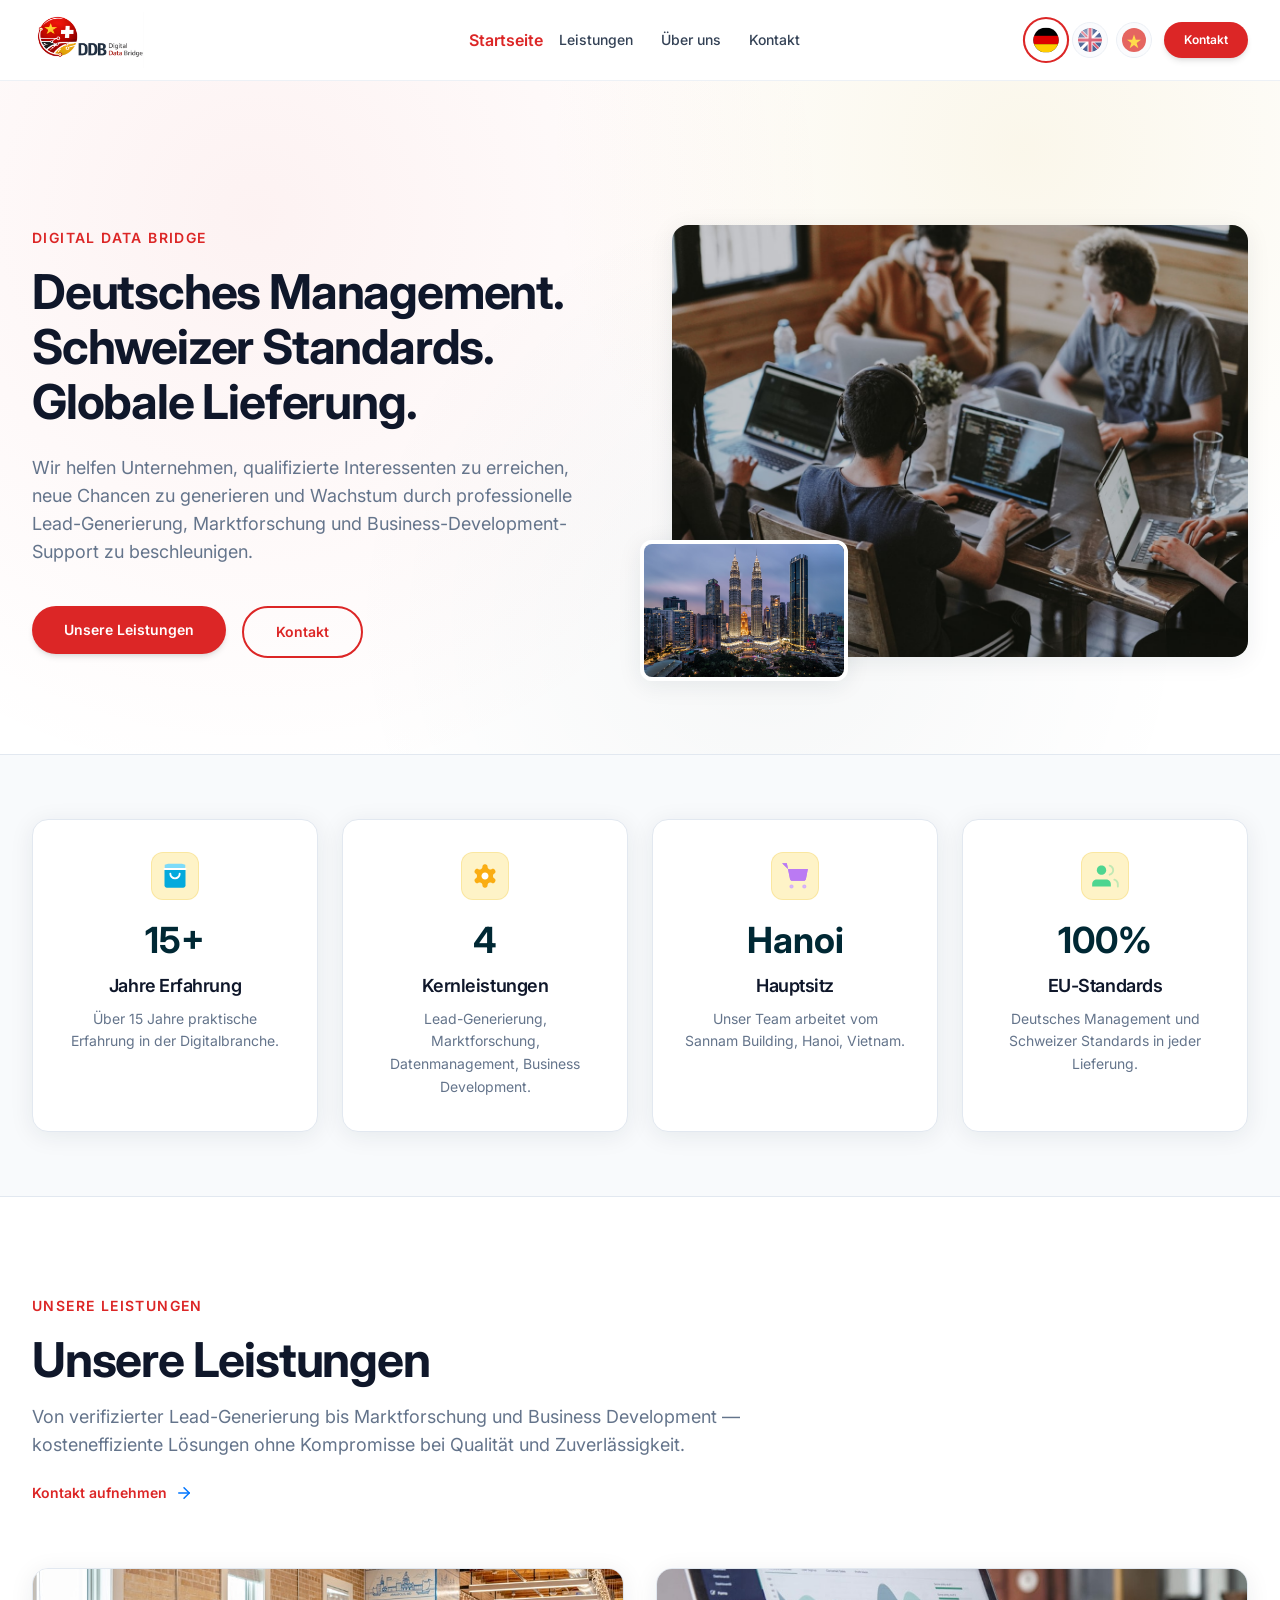
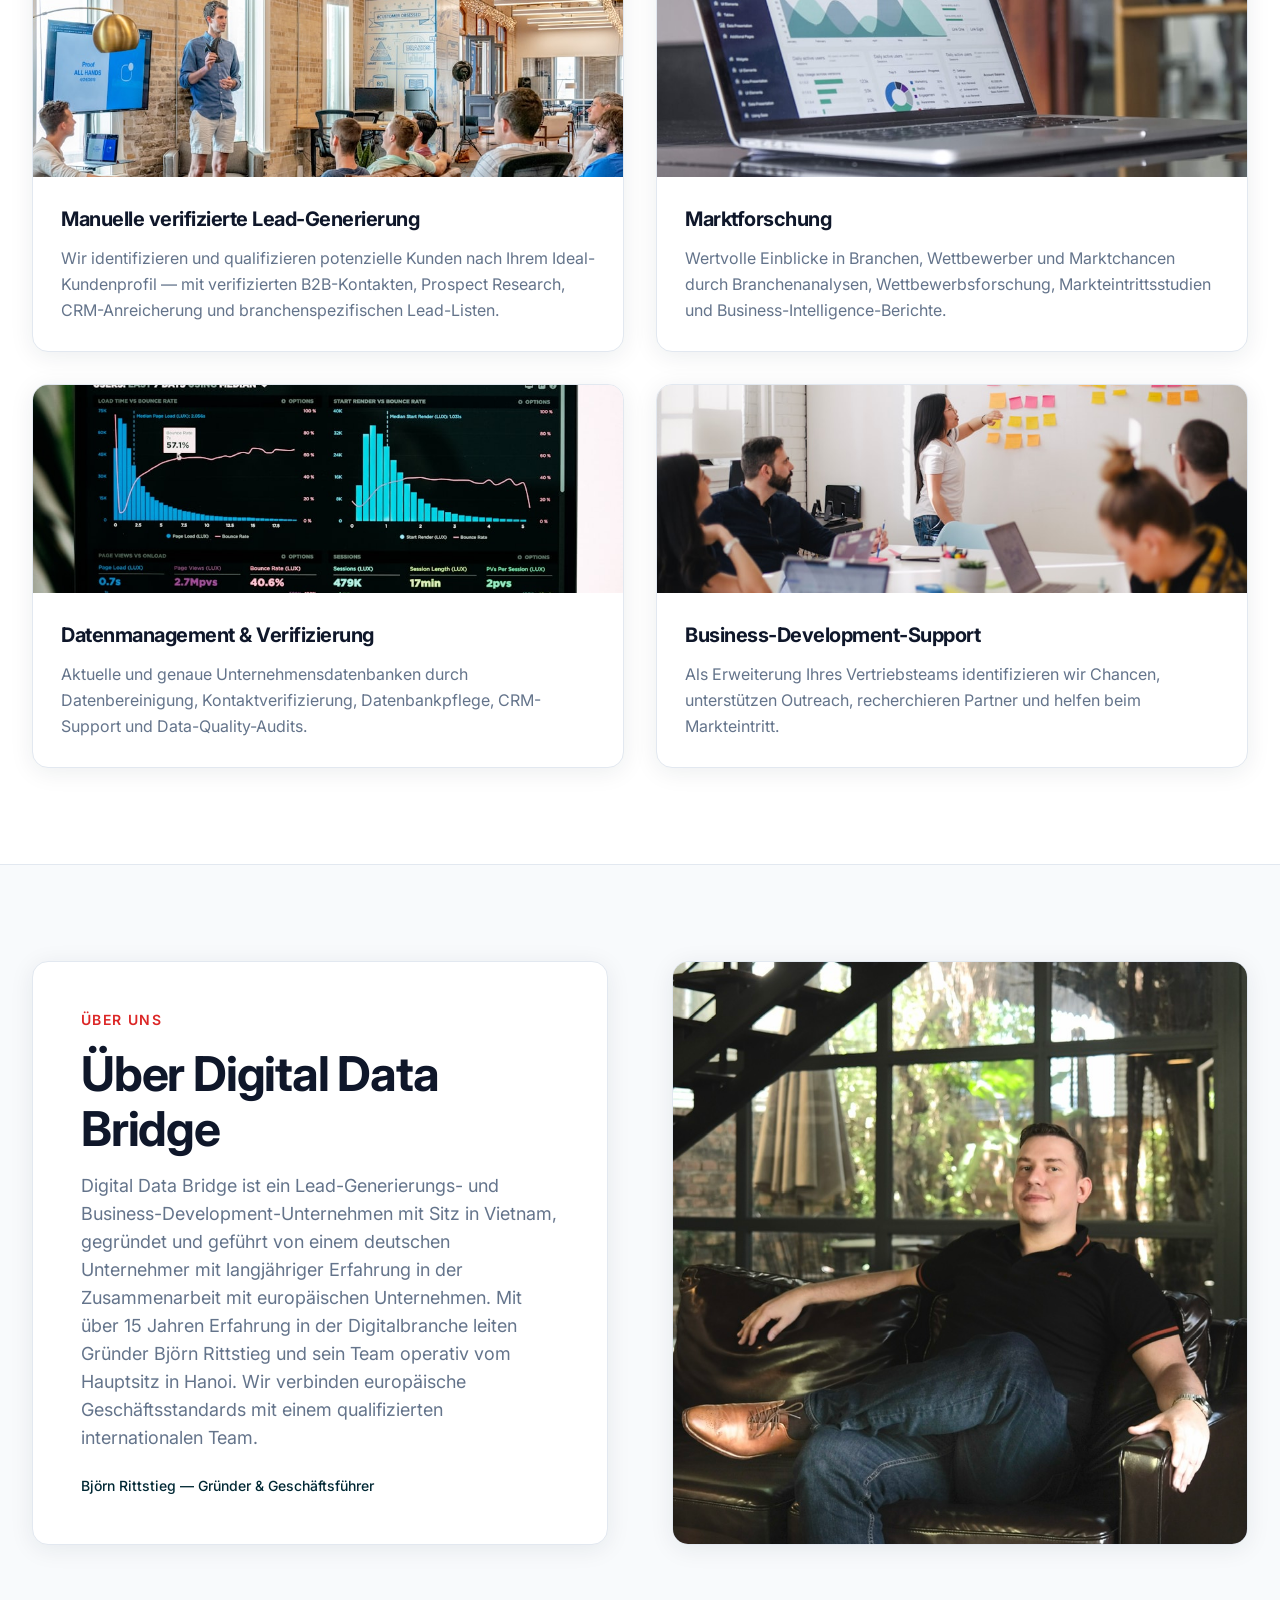
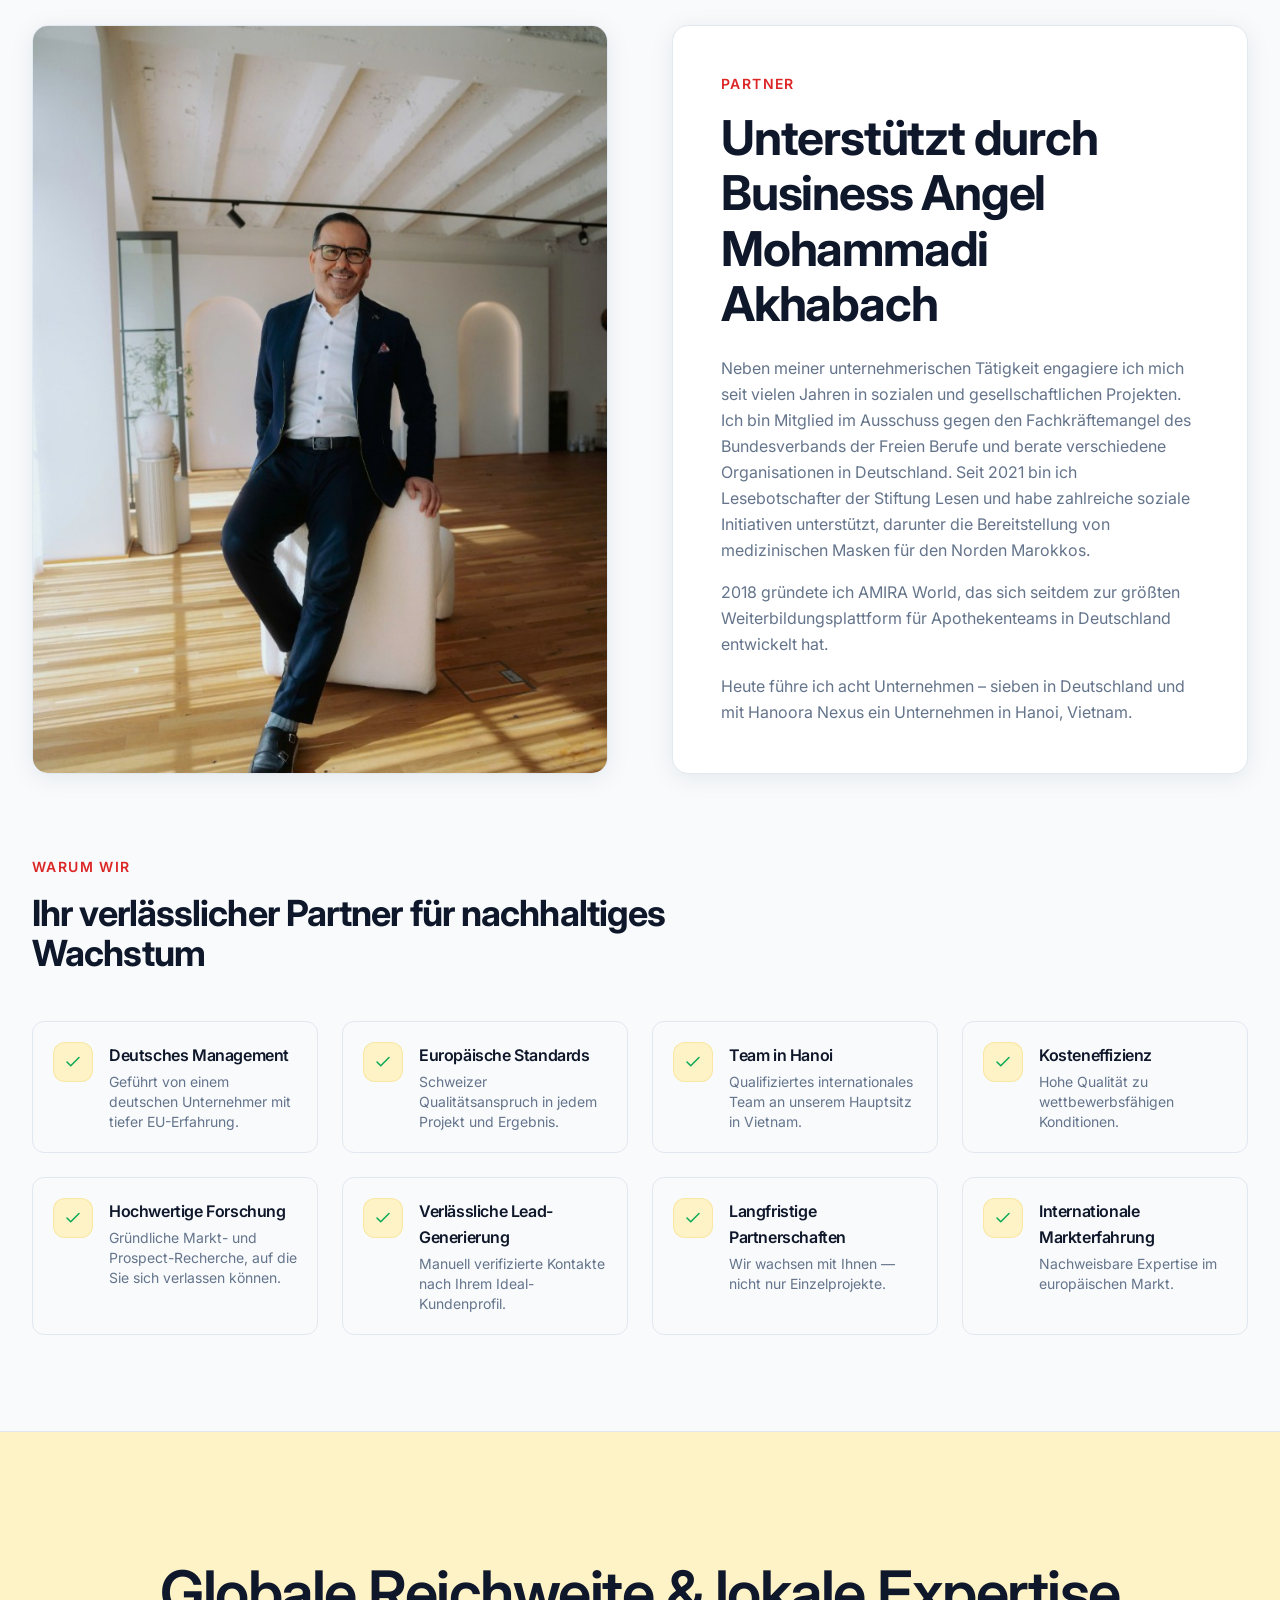
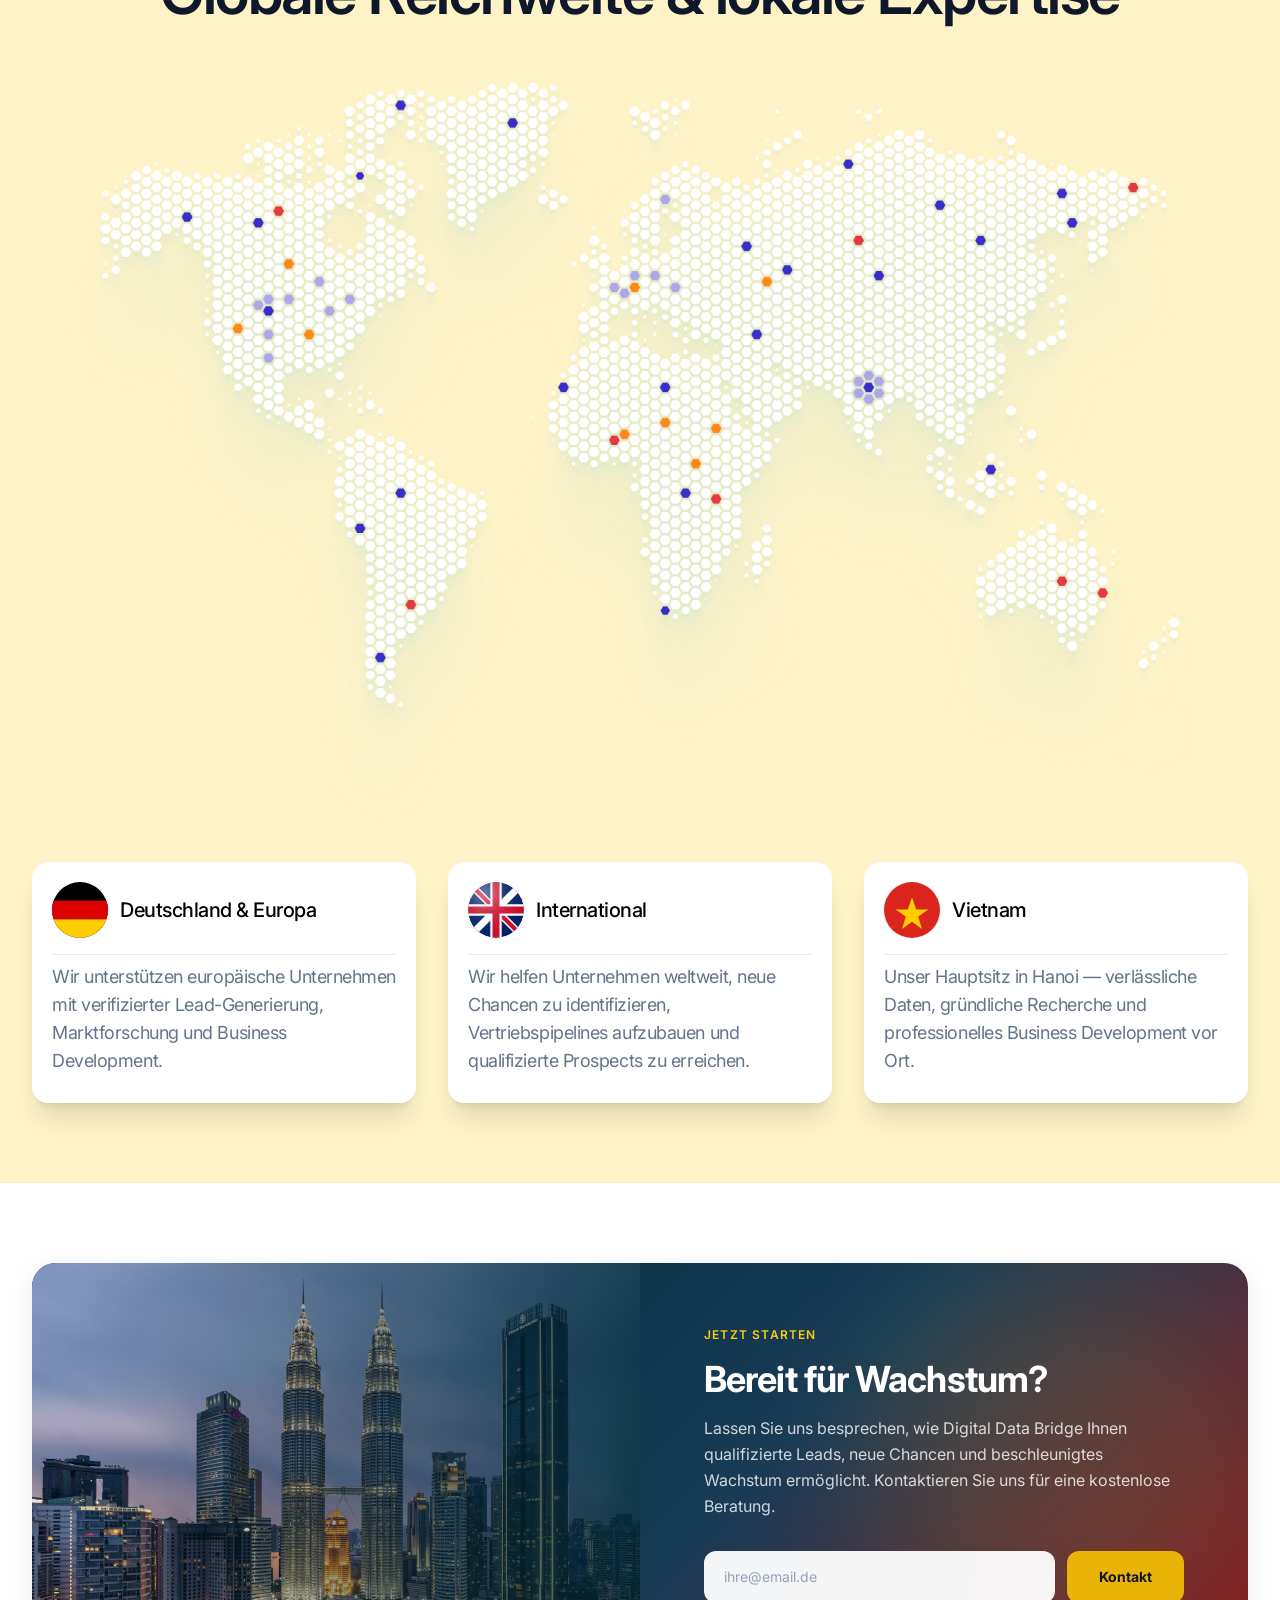
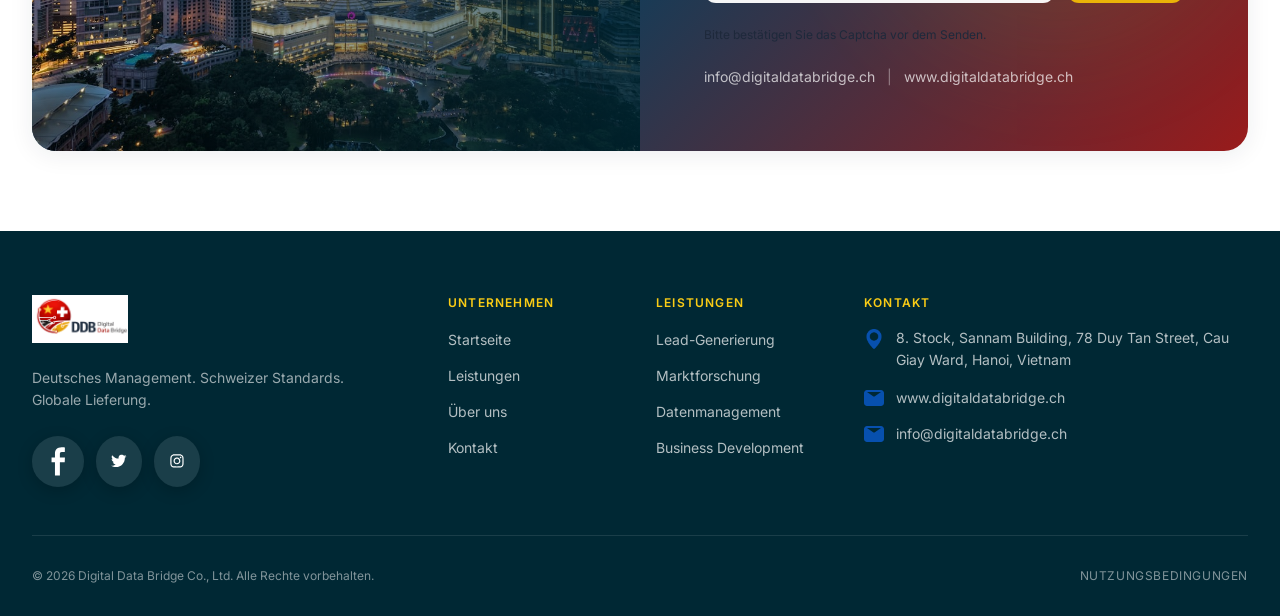
==== commit 477301db: "Deploy static site with Partners section Update production build including business angel partner se" ====
--- a/404/index.html
+++ b/404/index.html
@@ -1 +1 @@
-<!DOCTYPE html><html lang="de"><head><meta charSet="utf-8"/><meta name="viewport" content="width=device-width, initial-scale=1"/><link rel="preload" as="image" href="/assets/logo/logo.png"/><link rel="preload" as="image" href="/assets/images/hero-team.jpg" fetchPriority="high"/><link rel="preload" as="image" href="/assets/footer/logo.png"/><link rel="stylesheet" href="/_next/static/css/38081ec181ea4592.css" data-precedence="next"/><link rel="preload" as="script" fetchPriority="low" href="/_next/static/chunks/webpack-03f7c6bc932ce1e3.js"/><script src="/_next/static/chunks/fd9d1056-20776d4f4e92fb82.js" async=""></script><script src="/_next/static/chunks/117-dfec44535dc73f30.js" async=""></script><script src="/_next/static/chunks/main-app-8fc3627f96d59af2.js" async=""></script><script src="/_next/static/chunks/648-ed4a69a796fefe7b.js" async=""></script><script src="/_next/static/chunks/498-76ede2b55f7b1609.js" async=""></script><script src="/_next/static/chunks/987-1d25bc8ca57fb3e2.js" async=""></script><script src="/_next/static/chunks/706-1078b7b315c14bac.js" async=""></script><script src="/_next/static/chunks/app/page-b2ab1b3d0dc2f549.js" async=""></script><script src="/_next/static/chunks/824-f1a602ed7e1b11d0.js" async=""></script><script src="/_next/static/chunks/app/layout-207d9eeeaee66ffc.js" async=""></script><title>Digital Data Bridge | Lead Generation &amp; Business Development</title><meta name="description" content="German Management. Swiss Standards. Global Delivery. Professional lead generation, market research, and business development support from Hanoi, Vietnam."/><meta property="og:title" content="Digital Data Bridge | Lead Generation &amp; Business Development"/><meta property="og:description" content="German Management. Swiss Standards. Global Delivery. Professional lead generation, market research, and business development support from Hanoi, Vietnam."/><meta property="og:url" content="https://www.digitaldatabridge.ch/"/><meta property="og:site_name" content="Digital Data Bridge"/><meta property="og:locale" content="de_CH"/><meta property="og:image" content="https://www.digitaldatabridge.ch/icon.png"/><meta property="og:image:width" content="512"/><meta property="og:image:height" content="512"/><meta property="og:image:alt" content="Digital Data Bridge logo"/><meta property="og:type" content="website"/><meta name="twitter:card" content="summary"/><meta name="twitter:title" content="Digital Data Bridge | Lead Generation &amp; Business Development"/><meta name="twitter:description" content="German Management. Swiss Standards. Global Delivery. Professional lead generation, market research, and business development support from Hanoi, Vietnam."/><meta name="twitter:image" content="https://www.digitaldatabridge.ch/icon.png"/><link rel="icon" href="/icon.png"/><link rel="apple-touch-icon" href="/icon.png"/><script src="/_next/static/chunks/polyfills-42372ed130431b0a.js" noModule=""></script></head><body><nav class="navbar bg-white/95 backdrop-blur-sm border-b border-slate-200/60" data-headlessui-state=""><div class="section-container"><div class="relative flex h-16 lg:h-20 items-center justify-between"><a class="flex-shrink-0" href="/"><img class="h-10 w-auto object-contain sm:h-12 lg:h-14" src="/assets/logo/logo.png" alt="Digital Data Bridge logo"/></a><div class="hidden lg:flex absolute left-1/2 top-1/2 -translate-x-1/2 -translate-y-1/2 items-center gap-1"><a class="nav-link-active" href="/">Startseite</a><a class="nav-link" href="#services">Leistungen</a><a class="nav-link" href="#about">Über uns</a><a class="nav-link" href="#contact">Kontakt</a></div><div class="flex items-center gap-3"><div class="hidden lg:block"><div class="" role="group" aria-label="Sprache wählen"><div class="flex gap-2 "><button type="button" title="Deutsch" aria-label="Deutsch" aria-pressed="true" class="relative flex items-center justify-center rounded-full transition-all duration-200 h-9 w-9 ring-2 ring-red ring-offset-2 bg-white shadow-sm scale-105"><img alt="" loading="lazy" width="24" height="24" decoding="async" data-nimg="1" class="rounded-full object-cover h-6 w-6" style="color:transparent" src="/assets/network/de.svg"/></button><button type="button" title="English" aria-label="English" aria-pressed="false" class="relative flex items-center justify-center rounded-full transition-all duration-200 h-9 w-9 opacity-70 hover:opacity-100 hover:scale-105 bg-slate-50 border border-slate-200"><img alt="" loading="lazy" width="24" height="24" decoding="async" data-nimg="1" class="rounded-full object-cover h-6 w-6" style="color:transparent" src="/assets/network/eng.svg"/></button><button type="button" title="Tiếng Việt" aria-label="Tiếng Việt" aria-pressed="false" class="relative flex items-center justify-center rounded-full transition-all duration-200 h-9 w-9 opacity-70 hover:opacity-100 hover:scale-105 bg-slate-50 border border-slate-200"><img alt="" loading="lazy" width="24" height="24" decoding="async" data-nimg="1" class="rounded-full object-cover h-6 w-6" style="color:transparent" src="/assets/network/vie.svg"/></button></div></div></div><a href="#contact" class="hidden lg:inline-flex btn-primary !py-2.5 !px-5 !text-xs">Kontakt</a><button type="button" class="lg:hidden p-2 rounded-lg text-slate-700 hover:bg-slate-100 transition" aria-label="Open menu"><svg xmlns="http://www.w3.org/2000/svg" fill="none" viewBox="0 0 24 24" stroke-width="1.5" stroke="currentColor" aria-hidden="true" data-slot="icon" class="h-6 w-6"><path stroke-linecap="round" stroke-linejoin="round" d="M3.75 6.75h16.5M3.75 12h16.5m-16.5 5.25h16.5"></path></svg></button></div><main class=" fixed overflow-hidden z-10 bg-gray-900 bg-opacity-25 inset-0 transform ease-in-out  transition-all delay-500 opacity-0 -translate-x-full  "><section class="w-340px max-w-lg left-0 absolute bg-white h-full shadow-xl delay-400 duration-500 ease-in-out transition-all transform -translate-x-full"><article class="relative w-270 max-w-lg pb-10 flex flex-col space-y-6 h-full overflow-y-auto"><header class="px-5 py-4 flex items-center justify-between border-b border-slate-200"><img class="h-10 w-auto object-contain" src="/assets/logo/logo.png" alt="Digital Data Bridge logo"/><button type="button" class="p-2 rounded-lg hover:bg-slate-100 transition" aria-label="Close menu"><svg xmlns="http://www.w3.org/2000/svg" fill="none" viewBox="0 0 24 24" stroke-width="1.5" stroke="currentColor" aria-hidden="true" data-slot="icon" class="block h-6 w-6 text-slate-700"><path stroke-linecap="round" stroke-linejoin="round" d="M6 18 18 6M6 6l12 12"></path></svg></button></header><div><div class="px-5 pb-8"><nav class="space-y-1"><a class="block px-3 py-3 rounded-lg text-base font-medium transition-colors bg-red/10 text-red" href="/">Startseite</a><a class="block px-3 py-3 rounded-lg text-base font-medium transition-colors text-slate-700 hover:bg-slate-100 hover:text-red" href="#services">Leistungen</a><a class="block px-3 py-3 rounded-lg text-base font-medium transition-colors text-slate-700 hover:bg-slate-100 hover:text-red" href="#about">Über uns</a><a class="block px-3 py-3 rounded-lg text-base font-medium transition-colors text-slate-700 hover:bg-slate-100 hover:text-red" href="#contact">Kontakt</a></nav><a href="#contact" class="mt-4 flex w-full btn-primary justify-center">Kontakt</a><div class="mt-6 rounded-xl border border-slate-200 bg-slate-50 p-4"><p class="text-xs font-semibold uppercase tracking-widest text-slate-500 text-center">Sprache wählen</p><p class="text-xs text-darkgray mt-1 text-center">Lead-Generierung &amp; Business Development für Europa und international.</p><div class="mt-3" role="group" aria-label="Sprache wählen"><div class="flex gap-2 justify-center"><button type="button" title="Deutsch" aria-label="Deutsch" aria-pressed="true" class="relative flex items-center justify-center rounded-full transition-all duration-200 h-11 w-11 ring-2 ring-red ring-offset-2 bg-white shadow-sm scale-105"><img alt="" loading="lazy" width="28" height="28" decoding="async" data-nimg="1" class="rounded-full object-cover h-6 w-6" style="color:transparent" src="/assets/network/de.svg"/></button><button type="button" title="English" aria-label="English" aria-pressed="false" class="relative flex items-center justify-center rounded-full transition-all duration-200 h-11 w-11 opacity-70 hover:opacity-100 hover:scale-105 bg-slate-50 border border-slate-200"><img alt="" loading="lazy" width="28" height="28" decoding="async" data-nimg="1" class="rounded-full object-cover h-6 w-6" style="color:transparent" src="/assets/network/eng.svg"/></button><button type="button" title="Tiếng Việt" aria-label="Tiếng Việt" aria-pressed="false" class="relative flex items-center justify-center rounded-full transition-all duration-200 h-11 w-11 opacity-70 hover:opacity-100 hover:scale-105 bg-slate-50 border border-slate-200"><img alt="" loading="lazy" width="28" height="28" decoding="async" data-nimg="1" class="rounded-full object-cover h-6 w-6" style="color:transparent" src="/assets/network/vie.svg"/></button></div></div></div></div></div></article></section><section class=" w-screen h-full cursor-pointer "></section></main></div></div></nav><main><section class="relative overflow-hidden bg-hero-gradient hero-pattern"><div class="section-container pt-28 pb-16 sm:pt-32 sm:pb-20 lg:pt-36 lg:pb-24"><div class="grid lg:grid-cols-2 gap-10 lg:gap-16 items-center"><div class="text-center lg:text-left"><span class="section-label">Digital Data Bridge</span><h1 class="text-3xl sm:text-4xl lg:text-5xl font-bold leading-tight text-slate-900">Deutsches Management. Schweizer Standards. Globale Lieferung.</h1><p class="mt-6 text-base sm:text-lg text-darkgray leading-relaxed max-w-xl mx-auto lg:mx-0">Wir helfen Unternehmen, qualifizierte Interessenten zu erreichen, neue Chancen zu generieren und Wachstum durch professionelle Lead-Generierung, Marktforschung und Business-Development-Support zu beschleunigen.</p><div class="mt-10 flex flex-col sm:flex-row items-center lg:items-start justify-center lg:justify-start gap-4"><a href="#services" class="btn-primary w-full sm:w-auto">Unsere Leistungen</a><a href="#contact" class="btn-outline w-full sm:w-auto">Kontakt</a></div></div><div class="relative"><div class="relative rounded-2xl overflow-hidden shadow-card aspect-[4/3]"><img alt="International business team collaboration" fetchPriority="high" decoding="async" data-nimg="fill" class="object-cover" style="position:absolute;height:100%;width:100%;left:0;top:0;right:0;bottom:0;color:transparent" src="/assets/images/hero-team.jpg"/></div><div class="absolute -bottom-6 -left-4 sm:-left-8 w-40 sm:w-52 rounded-xl overflow-hidden shadow-card border-4 border-white hidden sm:block"><img alt="Hanoi city skyline" loading="lazy" width="208" height="140" decoding="async" data-nimg="1" class="w-full h-auto object-cover aspect-[3/2]" style="color:transparent" src="/assets/images/hero-hanoi.jpg"/></div></div></div></div></section><section class="bg-slate-50 border-y border-slate-200"><div class="section-container py-14 sm:py-16"><div class="grid sm:grid-cols-2 lg:grid-cols-4 gap-6"><div class="stat-card"><div class="flex justify-center items-center h-12 w-12 rounded-xl bg-light-gold border border-gold-500/20 mb-5"><img alt="Jahre Erfahrung" loading="lazy" width="28" height="28" decoding="async" data-nimg="1" style="color:transparent" src="/assets/buyers/ourbuyers.svg"/></div><p class="text-3xl sm:text-4xl font-bold text-navyblue">15+</p><h3 class="text-base sm:text-lg font-semibold text-slate-900 mt-3">Jahre Erfahrung</h3><p class="text-sm text-darkgray mt-2 leading-relaxed">Über 15 Jahre praktische Erfahrung in der Digitalbranche.</p></div><div class="stat-card"><div class="flex justify-center items-center h-12 w-12 rounded-xl bg-light-gold border border-gold-500/20 mb-5"><img alt="Kernleistungen" loading="lazy" width="28" height="28" decoding="async" data-nimg="1" style="color:transparent" src="/assets/buyers/projectcompleted.svg"/></div><p class="text-3xl sm:text-4xl font-bold text-navyblue">4</p><h3 class="text-base sm:text-lg font-semibold text-slate-900 mt-3">Kernleistungen</h3><p class="text-sm text-darkgray mt-2 leading-relaxed">Lead-Generierung, Marktforschung, Datenmanagement, Business Development.</p></div><div class="stat-card"><div class="flex justify-center items-center h-12 w-12 rounded-xl bg-light-gold border border-gold-500/20 mb-5"><img alt="Hauptsitz" loading="lazy" width="28" height="28" decoding="async" data-nimg="1" style="color:transparent" src="/assets/buyers/happybuyers.svg"/></div><p class="text-3xl sm:text-4xl font-bold text-navyblue">Hanoi</p><h3 class="text-base sm:text-lg font-semibold text-slate-900 mt-3">Hauptsitz</h3><p class="text-sm text-darkgray mt-2 leading-relaxed">Unser Team arbeitet vom Sannam Building, Hanoi, Vietnam.</p></div><div class="stat-card"><div class="flex justify-center items-center h-12 w-12 rounded-xl bg-light-gold border border-gold-500/20 mb-5"><img alt="EU-Standards" loading="lazy" width="28" height="28" decoding="async" data-nimg="1" style="color:transparent" src="/assets/buyers/teammembers.svg"/></div><p class="text-3xl sm:text-4xl font-bold text-navyblue">100%</p><h3 class="text-base sm:text-lg font-semibold text-slate-900 mt-3">EU-Standards</h3><p class="text-sm text-darkgray mt-2 leading-relaxed">Deutsches Management und Schweizer Standards in jeder Lieferung.</p></div></div></div></section><section id="services" class="py-16 sm:py-24"><div class="section-container"><div class="max-w-3xl mx-auto text-center lg:text-left lg:mx-0 mb-12 lg:mb-16"><span class="section-label">Unsere Leistungen</span><h2 class="section-title">Unsere Leistungen</h2><p class="section-desc mt-4 mx-auto lg:mx-0">Von verifizierter Lead-Generierung bis Marktforschung und Business Development — kosteneffiziente Lösungen ohne Kompromisse bei Qualität und Zuverlässigkeit.</p><a class="inline-flex items-center gap-2 mt-6 text-sm font-semibold text-red space-links" href="#contact">Kontakt aufnehmen<img alt="arrow" loading="lazy" width="18" height="18" decoding="async" data-nimg="1" style="color:transparent" src="/assets/provide/arrow.svg"/></a></div><div class="grid sm:grid-cols-2 gap-6 lg:gap-8"><div class="service-card overflow-hidden p-0"><div class="relative h-48 sm:h-52 w-full"><img alt="Manuelle verifizierte Lead-Generierung" loading="lazy" decoding="async" data-nimg="fill" class="object-cover" style="position:absolute;height:100%;width:100%;left:0;top:0;right:0;bottom:0;color:transparent" src="/assets/images/service-leads.jpg"/></div><div class="p-6 sm:p-7"><h3 class="text-lg sm:text-xl font-bold text-slate-900 leading-snug">Manuelle verifizierte Lead-Generierung</h3><p class="text-sm sm:text-base text-darkgray leading-relaxed mt-3">Wir identifizieren und qualifizieren potenzielle Kunden nach Ihrem Ideal-Kundenprofil — mit verifizierten B2B-Kontakten, Prospect Research, CRM-Anreicherung und branchenspezifischen Lead-Listen.</p></div></div><div class="service-card overflow-hidden p-0"><div class="relative h-48 sm:h-52 w-full"><img alt="Marktforschung" loading="lazy" decoding="async" data-nimg="fill" class="object-cover" style="position:absolute;height:100%;width:100%;left:0;top:0;right:0;bottom:0;color:transparent" src="/assets/images/service-research.jpg"/></div><div class="p-6 sm:p-7"><h3 class="text-lg sm:text-xl font-bold text-slate-900 leading-snug">Marktforschung</h3><p class="text-sm sm:text-base text-darkgray leading-relaxed mt-3">Wertvolle Einblicke in Branchen, Wettbewerber und Marktchancen durch Branchenanalysen, Wettbewerbsforschung, Markteintrittsstudien und Business-Intelligence-Berichte.</p></div></div><div class="service-card overflow-hidden p-0"><div class="relative h-48 sm:h-52 w-full"><img alt="Datenmanagement &amp; Verifizierung" loading="lazy" decoding="async" data-nimg="fill" class="object-cover" style="position:absolute;height:100%;width:100%;left:0;top:0;right:0;bottom:0;color:transparent" src="/assets/images/service-data.jpg"/></div><div class="p-6 sm:p-7"><h3 class="text-lg sm:text-xl font-bold text-slate-900 leading-snug">Datenmanagement &amp; Verifizierung</h3><p class="text-sm sm:text-base text-darkgray leading-relaxed mt-3">Aktuelle und genaue Unternehmensdatenbanken durch Datenbereinigung, Kontaktverifizierung, Datenbankpflege, CRM-Support und Data-Quality-Audits.</p></div></div><div class="service-card overflow-hidden p-0"><div class="relative h-48 sm:h-52 w-full"><img alt="Business-Development-Support" loading="lazy" decoding="async" data-nimg="fill" class="object-cover" style="position:absolute;height:100%;width:100%;left:0;top:0;right:0;bottom:0;color:transparent" src="/assets/images/service-bizdev.jpg"/></div><div class="p-6 sm:p-7"><h3 class="text-lg sm:text-xl font-bold text-slate-900 leading-snug">Business-Development-Support</h3><p class="text-sm sm:text-base text-darkgray leading-relaxed mt-3">Als Erweiterung Ihres Vertriebsteams identifizieren wir Chancen, unterstützen Outreach, recherchieren Partner und helfen beim Markteintritt.</p></div></div></div></div></section><section id="about" class="py-16 sm:py-24 bg-slate-50 border-y border-slate-200"><div class="section-container"><div class="grid lg:grid-cols-2 gap-10 lg:gap-16 items-stretch mb-16 lg:mb-20"><div class="order-2 lg:order-1 flex flex-col justify-center rounded-2xl bg-white border border-slate-200 shadow-card p-8 sm:p-10 lg:p-12 text-center lg:text-left h-full min-h-[320px]"><span class="section-label">Über uns</span><h2 class="section-title">Über Digital Data Bridge</h2><p class="section-desc mt-4 mx-auto lg:mx-0">Digital Data Bridge ist ein Lead-Generierungs- und Business-Development-Unternehmen mit Sitz in Vietnam, gegründet und geführt von einem deutschen Unternehmer mit langjähriger Erfahrung in der Zusammenarbeit mit europäischen Unternehmen. Mit über 15 Jahren Erfahrung in der Digitalbranche leiten Gründer Björn Rittstieg und sein Team operativ vom Hauptsitz in Hanoi. Wir verbinden europäische Geschäftsstandards mit einem qualifizierten internationalen Team.</p><p class="mt-6 text-sm font-medium text-navyblue">Björn Rittstieg — Gründer &amp; Geschäftsführer</p></div><div class="order-1 lg:order-2 relative rounded-2xl overflow-hidden shadow-card border border-slate-200 min-h-[320px] h-full"><img alt="Björn Rittstieg — Gründer &amp; Geschäftsführer" loading="lazy" decoding="async" data-nimg="fill" class="object-cover object-top" style="position:absolute;height:100%;width:100%;left:0;top:0;right:0;bottom:0;color:transparent" src="/assets/images/about_us.jpg"/></div></div><div class="max-w-3xl mx-auto text-center lg:text-left lg:mx-0 mb-10 lg:mb-12"><span class="section-label">Warum wir</span><h3 class="text-2xl sm:text-3xl lg:text-4xl font-bold leading-tight text-slate-900">Ihr verlässlicher Partner für nachhaltiges Wachstum</h3></div><div class="grid sm:grid-cols-2 lg:grid-cols-4 gap-4 lg:gap-6"><div class="feature-card"><div class="flex-shrink-0 flex items-center justify-center h-10 w-10 rounded-xl bg-light-gold border border-gold-500/20"><img alt="" loading="lazy" width="18" height="18" decoding="async" data-nimg="1" style="color:transparent" src="/assets/why/check.svg"/></div><div><h4 class="text-sm sm:text-base font-semibold text-slate-900 leading-snug">Deutsches Management</h4><p class="text-xs sm:text-sm text-darkgray mt-1 leading-relaxed">Geführt von einem deutschen Unternehmer mit tiefer EU-Erfahrung.</p></div></div><div class="feature-card"><div class="flex-shrink-0 flex items-center justify-center h-10 w-10 rounded-xl bg-light-gold border border-gold-500/20"><img alt="" loading="lazy" width="18" height="18" decoding="async" data-nimg="1" style="color:transparent" src="/assets/why/check.svg"/></div><div><h4 class="text-sm sm:text-base font-semibold text-slate-900 leading-snug">Europäische Standards</h4><p class="text-xs sm:text-sm text-darkgray mt-1 leading-relaxed">Schweizer Qualitätsanspruch in jedem Projekt und Ergebnis.</p></div></div><div class="feature-card"><div class="flex-shrink-0 flex items-center justify-center h-10 w-10 rounded-xl bg-light-gold border border-gold-500/20"><img alt="" loading="lazy" width="18" height="18" decoding="async" data-nimg="1" style="color:transparent" src="/assets/why/check.svg"/></div><div><h4 class="text-sm sm:text-base font-semibold text-slate-900 leading-snug">Team in Hanoi</h4><p class="text-xs sm:text-sm text-darkgray mt-1 leading-relaxed">Qualifiziertes internationales Team an unserem Hauptsitz in Vietnam.</p></div></div><div class="feature-card"><div class="flex-shrink-0 flex items-center justify-center h-10 w-10 rounded-xl bg-light-gold border border-gold-500/20"><img alt="" loading="lazy" width="18" height="18" decoding="async" data-nimg="1" style="color:transparent" src="/assets/why/check.svg"/></div><div><h4 class="text-sm sm:text-base font-semibold text-slate-900 leading-snug">Kosteneffizienz</h4><p class="text-xs sm:text-sm text-darkgray mt-1 leading-relaxed">Hohe Qualität zu wettbewerbsfähigen Konditionen.</p></div></div><div class="feature-card"><div class="flex-shrink-0 flex items-center justify-center h-10 w-10 rounded-xl bg-light-gold border border-gold-500/20"><img alt="" loading="lazy" width="18" height="18" decoding="async" data-nimg="1" style="color:transparent" src="/assets/why/check.svg"/></div><div><h4 class="text-sm sm:text-base font-semibold text-slate-900 leading-snug">Hochwertige Forschung</h4><p class="text-xs sm:text-sm text-darkgray mt-1 leading-relaxed">Gründliche Markt- und Prospect-Recherche, auf die Sie sich verlassen können.</p></div></div><div class="feature-card"><div class="flex-shrink-0 flex items-center justify-center h-10 w-10 rounded-xl bg-light-gold border border-gold-500/20"><img alt="" loading="lazy" width="18" height="18" decoding="async" data-nimg="1" style="color:transparent" src="/assets/why/check.svg"/></div><div><h4 class="text-sm sm:text-base font-semibold text-slate-900 leading-snug">Verlässliche Lead-Generierung</h4><p class="text-xs sm:text-sm text-darkgray mt-1 leading-relaxed">Manuell verifizierte Kontakte nach Ihrem Ideal-Kundenprofil.</p></div></div><div class="feature-card"><div class="flex-shrink-0 flex items-center justify-center h-10 w-10 rounded-xl bg-light-gold border border-gold-500/20"><img alt="" loading="lazy" width="18" height="18" decoding="async" data-nimg="1" style="color:transparent" src="/assets/why/check.svg"/></div><div><h4 class="text-sm sm:text-base font-semibold text-slate-900 leading-snug">Langfristige Partnerschaften</h4><p class="text-xs sm:text-sm text-darkgray mt-1 leading-relaxed">Wir wachsen mit Ihnen — nicht nur Einzelprojekte.</p></div></div><div class="feature-card"><div class="flex-shrink-0 flex items-center justify-center h-10 w-10 rounded-xl bg-light-gold border border-gold-500/20"><img alt="" loading="lazy" width="18" height="18" decoding="async" data-nimg="1" style="color:transparent" src="/assets/why/check.svg"/></div><div><h4 class="text-sm sm:text-base font-semibold text-slate-900 leading-snug">Internationale Markterfahrung</h4><p class="text-xs sm:text-sm text-darkgray mt-1 leading-relaxed">Nachweisbare Expertise im europäischen Markt.</p></div></div></div></div></section><div class="bg-light-gold" id="markets"><div class="mx-auto max-w-2xl py-20 px-4 sm:px-6 lg:max-w-7xl lg:px-8"><h3 class="text-4xl sm:text-6xl font-semibold text-center my-10 lh-81">Globale Reichweite &amp; lokale Expertise</h3><img alt="Global network map" loading="lazy" width="1400" height="800" decoding="async" data-nimg="1" style="color:transparent" src="/assets/network/map.png"/><div class="grid grid-cols-1 sm:grid-cols-2 lg:grid-cols-3 gap-x-16 gap-y-4 lg:gap-x-8"><div class="bg-white rounded-2xl p-5 shadow-xl"><div class="flex justify-start items-center gap-3 mb-4"><div class="h-14 w-14 rounded-full overflow-hidden bg-white flex items-center justify-center shadow-sm"><img alt="Deutschland &amp; Europa flag" loading="lazy" width="56" height="56" decoding="async" data-nimg="1" class="h-full w-full object-cover" style="color:transparent" src="/assets/network/de.svg"/></div><h4 class="text-xl font-medium text-black">Deutschland &amp; Europa</h4></div><hr/><h4 class="text-lg font-normal text-darkgray my-2">Wir unterstützen europäische Unternehmen mit verifizierter Lead-Generierung, Marktforschung und Business Development.</h4></div><div class="bg-white rounded-2xl p-5 shadow-xl"><div class="flex justify-start items-center gap-3 mb-4"><div class="h-14 w-14 rounded-full overflow-hidden bg-white flex items-center justify-center shadow-sm"><img alt="International flag" loading="lazy" width="56" height="56" decoding="async" data-nimg="1" class="h-full w-full object-cover" style="color:transparent" src="/assets/network/eng.svg"/></div><h4 class="text-xl font-medium text-black">International</h4></div><hr/><h4 class="text-lg font-normal text-darkgray my-2">Wir helfen Unternehmen weltweit, neue Chancen zu identifizieren, Vertriebspipelines aufzubauen und qualifizierte Prospects zu erreichen.</h4></div><div class="bg-white rounded-2xl p-5 shadow-xl"><div class="flex justify-start items-center gap-3 mb-4"><div class="h-14 w-14 rounded-full overflow-hidden bg-white flex items-center justify-center shadow-sm"><img alt="Vietnam flag" loading="lazy" width="56" height="56" decoding="async" data-nimg="1" class="h-full w-full object-cover" style="color:transparent" src="/assets/network/vie.svg"/></div><h4 class="text-xl font-medium text-black">Vietnam</h4></div><hr/><h4 class="text-lg font-normal text-darkgray my-2">Unser Hauptsitz in Hanoi — verlässliche Daten, gründliche Recherche und professionelles Business Development vor Ort.</h4></div></div></div></div><section class="section-container py-16 sm:py-20" id="contact"><div class="relative overflow-hidden rounded-3xl bg-cta-gradient shadow-card"><div class="absolute inset-0 opacity-10"><div class="absolute top-0 right-0 w-96 h-96 rounded-full bg-gold-400 blur-3xl"></div><div class="absolute bottom-0 left-0 w-64 h-64 rounded-full bg-red blur-3xl"></div></div><div class="relative grid lg:grid-cols-2 gap-0"><div class="relative hidden lg:block min-h-[420px]"><img alt="Hanoi office location" loading="lazy" decoding="async" data-nimg="fill" class="object-cover" style="position:absolute;height:100%;width:100%;left:0;top:0;right:0;bottom:0;color:transparent" src="/assets/images/contact-hanoi.jpg"/><div class="absolute inset-0 bg-gradient-to-r from-transparent to-navyblue/80"></div></div><div class="p-8 sm:p-12 lg:p-16 flex flex-col justify-center"><span class="inline-block text-xs font-semibold uppercase tracking-widest text-gold-400 mb-4">Jetzt starten</span><h2 class="text-2xl sm:text-3xl lg:text-4xl font-bold text-white leading-tight">Bereit für Wachstum?</h2><p class="mt-4 text-sm sm:text-base text-white/80 leading-relaxed">Lassen Sie uns besprechen, wie Digital Data Bridge Ihnen qualifizierte Leads, neue Chancen und beschleunigtes Wachstum ermöglicht. Kontaktieren Sie uns für eine kostenlose Beratung.</p><div class="mt-6 lg:hidden relative rounded-xl overflow-hidden aspect-[16/9]"><img alt="Hanoi office location" loading="lazy" decoding="async" data-nimg="fill" class="object-cover" style="position:absolute;height:100%;width:100%;left:0;top:0;right:0;bottom:0;color:transparent" src="/assets/images/contact-hanoi.jpg"/></div><form class="mt-8 flex flex-col gap-3"><input type="text" tabindex="-1" autoComplete="off" aria-hidden="true" class="absolute left-[-9999px] w-px h-px opacity-0 pointer-events-none" name="website" value=""/><div class="flex flex-col sm:flex-row gap-3"><input type="email" class="cta-input flex-1" placeholder="ihre@email.de" autoComplete="email" required="" name="email" value=""/><button type="submit" class="inline-flex items-center justify-center rounded-xl bg-gold-500 px-8 py-4 text-sm font-bold text-slate-900 transition-all duration-200 hover:bg-gold-400 hover:-translate-y-0.5 whitespace-nowrap disabled:opacity-70 disabled:hover:translate-y-0">Kontakt</button></div><div class="overflow-hidden rounded-lg"><div></div></div></form><p class="mt-3 text-xs text-white/50">Kostenlose Beratung — unverbindlich.</p><div class="mt-6 flex flex-col sm:flex-row gap-3 text-sm text-white/70"><a href="mailto:info@digitaldatabridge.ch" class="hover:text-white transition-colors">info@digitaldatabridge.ch</a><span class="hidden sm:inline text-white/40">|</span><a href="https://www.digitaldatabridge.ch" target="_blank" rel="noopener noreferrer" class="hover:text-white transition-colors">www.digitaldatabridge.ch</a></div></div></div></div></section></main><footer class="bg-navyblue text-white"><div class="section-container pt-16 pb-8"><div class="grid grid-cols-1 gap-10 sm:grid-cols-2 lg:grid-cols-12 lg:gap-8"><div class="lg:col-span-4"><img src="/assets/footer/logo.png" alt="Digital Data Bridge logo" class="h-12 w-auto mb-6"/><p class="text-sm text-white/60 leading-relaxed max-w-xs">Deutsches Management. Schweizer Standards. Globale Lieferung.</p><div class="flex gap-3 mt-6"><a class="footer-fb-icons" href="#!"><img alt="facebook" loading="lazy" width="16" height="16" decoding="async" data-nimg="1" style="color:transparent" src="/assets/footer/facebook.svg"/></a><a class="footer-icons" href="#!"><img alt="twitter" loading="lazy" width="16" height="16" decoding="async" data-nimg="1" style="color:transparent" src="/assets/footer/twitter.svg"/></a><a class="footer-icons" href="#!"><img alt="instagram" loading="lazy" width="16" height="16" decoding="async" data-nimg="1" style="color:transparent" src="/assets/footer/instagram.svg"/></a></div></div><div class="lg:col-span-2"><h5 class="text-xs font-semibold uppercase tracking-widest text-gold-400 mb-4">Unternehmen</h5><ul class="space-y-3"><li><a class="text-sm text-white/70 hover:text-white transition-colors space-links" href="/">Startseite</a></li><li><a class="text-sm text-white/70 hover:text-white transition-colors space-links" href="#services">Leistungen</a></li><li><a class="text-sm text-white/70 hover:text-white transition-colors space-links" href="#about">Über uns</a></li><li><a class="text-sm text-white/70 hover:text-white transition-colors space-links" href="#contact">Kontakt</a></li></ul></div><div class="lg:col-span-2"><h5 class="text-xs font-semibold uppercase tracking-widest text-gold-400 mb-4">Leistungen</h5><ul class="space-y-3"><li><a class="text-sm text-white/70 hover:text-white transition-colors space-links" href="#services">Lead-Generierung</a></li><li><a class="text-sm text-white/70 hover:text-white transition-colors space-links" href="#services">Marktforschung</a></li><li><a class="text-sm text-white/70 hover:text-white transition-colors space-links" href="#services">Datenmanagement</a></li><li><a class="text-sm text-white/70 hover:text-white transition-colors space-links" href="#services">Business Development</a></li></ul></div><div class="lg:col-span-4"><h5 class="text-xs font-semibold uppercase tracking-widest text-gold-400 mb-4">Kontakt</h5><div class="space-y-4"><div class="flex gap-3 items-start"><img alt="address" loading="lazy" width="20" height="20" decoding="async" data-nimg="1" class="mt-0.5 flex-shrink-0 opacity-60" style="color:transparent" src="/assets/footer/mask.svg"/><p class="text-sm text-white/70 leading-relaxed">8. Stock, Sannam Building, 78 Duy Tan Street, Cau Giay Ward, Hanoi, Vietnam</p></div><div class="flex gap-3 items-center"><img alt="website" loading="lazy" width="20" height="20" decoding="async" data-nimg="1" class="flex-shrink-0 opacity-60" style="color:transparent" src="/assets/footer/email.svg"/><a href="https://www.digitaldatabridge.ch" target="_blank" rel="noopener noreferrer" class="text-sm text-white/70 hover:text-white transition-colors">www.digitaldatabridge.ch</a></div><div class="flex gap-3 items-center"><img alt="email" loading="lazy" width="20" height="20" decoding="async" data-nimg="1" class="flex-shrink-0 opacity-60" style="color:transparent" src="/assets/footer/email.svg"/><a href="mailto:info@digitaldatabridge.ch" class="text-sm text-white/70 hover:text-white transition-colors">info@digitaldatabridge.ch</a></div></div></div></div><div class="mt-12 pt-8 border-t border-white/10 flex flex-col sm:flex-row items-center justify-between gap-4"><p class="text-xs text-white/50 text-center sm:text-left">© <!-- -->2026<!-- --> <!-- -->Digital Data Bridge Co., Ltd. Alle Rechte vorbehalten.</p><a class="text-xs uppercase tracking-wider text-white/50 hover:text-white transition-colors" href="/terms-of-use/">Nutzungsbedingungen</a></div></div></footer><script src="/_next/static/chunks/webpack-03f7c6bc932ce1e3.js" async=""></script><script>(self.__next_f=self.__next_f||[]).push([0]);self.__next_f.push([2,null])</script><script>self.__next_f.push([1,"1:HL[\"/_next/static/css/38081ec181ea4592.css\",\"style\"]\n"])</script><script>self.__next_f.push([1,"2:I[2846,[],\"\"]\n4:I[8686,[\"648\",\"static/chunks/648-ed4a69a796fefe7b.js\",\"498\",\"static/chunks/498-76ede2b55f7b1609.js\",\"987\",\"static/chunks/987-1d25bc8ca57fb3e2.js\",\"706\",\"static/chunks/706-1078b7b315c14bac.js\",\"931\",\"static/chunks/app/page-b2ab1b3d0dc2f549.js\"],\"default\"]\n5:I[2987,[\"648\",\"static/chunks/648-ed4a69a796fefe7b.js\",\"498\",\"static/chunks/498-76ede2b55f7b1609.js\",\"987\",\"static/chunks/987-1d25bc8ca57fb3e2.js\",\"706\",\"static/chunks/706-1078b7b315c14bac.js\",\"931\",\"static/chunks/app/page-b2ab1b3d0dc2f549.js\"],\"default\"]\n6:I[1832,[\"648\",\"static/chunks/648-ed4a69a796fefe7b.js\",\"498\",\"static/chunks/498-76ede2b55f7b1609.js\",\"987\",\"static/chunks/987-1d25bc8ca57fb3e2.js\",\"706\",\"static/chunks/706-1078b7b315c14bac.js\",\"931\",\"static/chunks/app/page-b2ab1b3d0dc2f549.js\"],\"default\"]\n7:I[627,[\"648\",\"static/chunks/648-ed4a69a796fefe7b.js\",\"498\",\"static/chunks/498-76ede2b55f7b1609.js\",\"987\",\"static/chunks/987-1d25bc8ca57fb3e2.js\",\"706\",\"static/chunks/706-1078b7b315c14bac.js\",\"931\",\"static/chunks/app/page-b2ab1b3d0dc2f549.js\"],\"default\"]\n8:I[9499,[\"648\",\"static/chunks/648-ed4a69a796fefe7b.js\",\"498\",\"static/chunks/498-76ede2b55f7b1609.js\",\"987\",\"static/chunks/987-1d25bc8ca57fb3e2.js\",\"706\",\"static/chunks/706-1078b7b315c14bac.js\",\"931\",\"static/chunks/app/page-b2ab1b3d0dc2f549.js\"],\"default\"]\n9:I[2923,[\"648\",\"static/chunks/648-ed4a69a796fefe7b.js\",\"498\",\"static/chunks/498-76ede2b55f7b1609.js\",\"987\",\"static/chunks/987-1d25bc8ca57fb3e2.js\",\"706\",\"static/chunks/706-1078b7b315c14bac.js\",\"931\",\"static/chunks/app/page-b2ab1b3d0dc2f549.js\"],\"default\"]\na:I[4706,[\"648\",\"static/chunks/648-ed4a69a796fefe7b.js\",\"498\",\"static/chunks/498-76ede2b55f7b1609.js\",\"824\",\"static/chunks/824-f1a602ed7e1b11d0.js\",\"706\",\"static/chunks/706-1078b7b315c14bac.js\",\"185\",\"static/chunks/app/layout-207d9eeeaee66ffc.js\"],\"LanguageProvider\"]\nb:I[8882,[\"648\",\"static/chunks/648-ed4a69a796fefe7b.js\",\"498\",\"static/chunks/498-76ede2b55f7b1609.js\",\"824\",\"static/chunks/824-f1a602ed7e1b11d0.js\",\"706\",\"static/chunks/706-1078b7b315c14bac.js\",\"185\",\"static/chunks/app/layo"])</script><script>self.__next_f.push([1,"ut-207d9eeeaee66ffc.js\"],\"default\"]\nc:I[4707,[],\"\"]\nd:I[6423,[],\"\"]\ne:I[9547,[\"648\",\"static/chunks/648-ed4a69a796fefe7b.js\",\"498\",\"static/chunks/498-76ede2b55f7b1609.js\",\"824\",\"static/chunks/824-f1a602ed7e1b11d0.js\",\"706\",\"static/chunks/706-1078b7b315c14bac.js\",\"185\",\"static/chunks/app/layout-207d9eeeaee66ffc.js\"],\"default\"]\n10:I[1060,[],\"\"]\n11:[]\n"])</script><script>self.__next_f.push([1,"0:[\"$\",\"$L2\",null,{\"buildId\":\"cxhGdVurGX_dINvA5L_OK\",\"assetPrefix\":\"\",\"urlParts\":[\"\",\"\"],\"initialTree\":[\"\",{\"children\":[\"__PAGE__\",{}]},\"$undefined\",\"$undefined\",true],\"initialSeedData\":[\"\",{\"children\":[\"__PAGE__\",{},[[\"$L3\",[\"$\",\"main\",null,{\"children\":[[\"$\",\"$L4\",null,{}],[\"$\",\"$L5\",null,{}],[\"$\",\"$L6\",null,{}],[\"$\",\"$L7\",null,{}],[\"$\",\"$L8\",null,{}],[\"$\",\"$L9\",null,{}]]}],null],null],null]},[[[[\"$\",\"link\",\"0\",{\"rel\":\"stylesheet\",\"href\":\"/_next/static/css/38081ec181ea4592.css\",\"precedence\":\"next\",\"crossOrigin\":\"$undefined\"}]],[\"$\",\"html\",null,{\"lang\":\"de\",\"children\":[\"$\",\"body\",null,{\"children\":[\"$\",\"$La\",null,{\"children\":[[\"$\",\"$Lb\",null,{}],[\"$\",\"$Lc\",null,{\"parallelRouterKey\":\"children\",\"segmentPath\":[\"children\"],\"error\":\"$undefined\",\"errorStyles\":\"$undefined\",\"errorScripts\":\"$undefined\",\"template\":[\"$\",\"$Ld\",null,{}],\"templateStyles\":\"$undefined\",\"templateScripts\":\"$undefined\",\"notFound\":[[\"$\",\"title\",null,{\"children\":\"404: This page could not be found.\"}],[\"$\",\"div\",null,{\"style\":{\"fontFamily\":\"system-ui,\\\"Segoe UI\\\",Roboto,Helvetica,Arial,sans-serif,\\\"Apple Color Emoji\\\",\\\"Segoe UI Emoji\\\"\",\"height\":\"100vh\",\"textAlign\":\"center\",\"display\":\"flex\",\"flexDirection\":\"column\",\"alignItems\":\"center\",\"justifyContent\":\"center\"},\"children\":[\"$\",\"div\",null,{\"children\":[[\"$\",\"style\",null,{\"dangerouslySetInnerHTML\":{\"__html\":\"body{color:#000;background:#fff;margin:0}.next-error-h1{border-right:1px solid rgba(0,0,0,.3)}@media (prefers-color-scheme:dark){body{color:#fff;background:#000}.next-error-h1{border-right:1px solid rgba(255,255,255,.3)}}\"}}],[\"$\",\"h1\",null,{\"className\":\"next-error-h1\",\"style\":{\"display\":\"inline-block\",\"margin\":\"0 20px 0 0\",\"padding\":\"0 23px 0 0\",\"fontSize\":24,\"fontWeight\":500,\"verticalAlign\":\"top\",\"lineHeight\":\"49px\"},\"children\":\"404\"}],[\"$\",\"div\",null,{\"style\":{\"display\":\"inline-block\"},\"children\":[\"$\",\"h2\",null,{\"style\":{\"fontSize\":14,\"fontWeight\":400,\"lineHeight\":\"49px\",\"margin\":0},\"children\":\"This page could not be found.\"}]}]]}]}]],\"notFoundStyles\":[]}],[\"$\",\"$Le\",null,{}]]}]}]}]],null],null],\"couldBeIntercepted\":false,\"initialHead\":[null,\"$Lf\"],\"globalErrorComponent\":\"$10\",\"missingSlots\":\"$W11\"}]\n"])</script><script>self.__next_f.push([1,"f:[[\"$\",\"meta\",\"0\",{\"name\":\"viewport\",\"content\":\"width=device-width, initial-scale=1\"}],[\"$\",\"meta\",\"1\",{\"charSet\":\"utf-8\"}],[\"$\",\"title\",\"2\",{\"children\":\"Digital Data Bridge | Lead Generation \u0026 Business Development\"}],[\"$\",\"meta\",\"3\",{\"name\":\"description\",\"content\":\"German Management. Swiss Standards. Global Delivery. Professional lead generation, market research, and business development support from Hanoi, Vietnam.\"}],[\"$\",\"meta\",\"4\",{\"property\":\"og:title\",\"content\":\"Digital Data Bridge | Lead Generation \u0026 Business Development\"}],[\"$\",\"meta\",\"5\",{\"property\":\"og:description\",\"content\":\"German Management. Swiss Standards. Global Delivery. Professional lead generation, market research, and business development support from Hanoi, Vietnam.\"}],[\"$\",\"meta\",\"6\",{\"property\":\"og:url\",\"content\":\"https://www.digitaldatabridge.ch/\"}],[\"$\",\"meta\",\"7\",{\"property\":\"og:site_name\",\"content\":\"Digital Data Bridge\"}],[\"$\",\"meta\",\"8\",{\"property\":\"og:locale\",\"content\":\"de_CH\"}],[\"$\",\"meta\",\"9\",{\"property\":\"og:image\",\"content\":\"https://www.digitaldatabridge.ch/icon.png\"}],[\"$\",\"meta\",\"10\",{\"property\":\"og:image:width\",\"content\":\"512\"}],[\"$\",\"meta\",\"11\",{\"property\":\"og:image:height\",\"content\":\"512\"}],[\"$\",\"meta\",\"12\",{\"property\":\"og:image:alt\",\"content\":\"Digital Data Bridge logo\"}],[\"$\",\"meta\",\"13\",{\"property\":\"og:type\",\"content\":\"website\"}],[\"$\",\"meta\",\"14\",{\"name\":\"twitter:card\",\"content\":\"summary\"}],[\"$\",\"meta\",\"15\",{\"name\":\"twitter:title\",\"content\":\"Digital Data Bridge | Lead Generation \u0026 Business Development\"}],[\"$\",\"meta\",\"16\",{\"name\":\"twitter:description\",\"content\":\"German Management. Swiss Standards. Global Delivery. Professional lead generation, market research, and business development support from Hanoi, Vietnam.\"}],[\"$\",\"meta\",\"17\",{\"name\":\"twitter:image\",\"content\":\"https://www.digitaldatabridge.ch/icon.png\"}],[\"$\",\"link\",\"18\",{\"rel\":\"icon\",\"href\":\"/icon.png\"}],[\"$\",\"link\",\"19\",{\"rel\":\"apple-touch-icon\",\"href\":\"/icon.png\"}]]\n3:null\n"])</script></body></html>+<!DOCTYPE html><html lang="de"><head><meta charSet="utf-8"/><meta name="viewport" content="width=device-width, initial-scale=1"/><link rel="preload" as="image" href="/assets/logo/logo.png"/><link rel="preload" as="image" href="/assets/images/hero-team.jpg" fetchPriority="high"/><link rel="preload" as="image" href="/assets/footer/logo.png"/><link rel="stylesheet" href="/_next/static/css/436de02f6266bf1e.css" data-precedence="next"/><link rel="preload" as="script" fetchPriority="low" href="/_next/static/chunks/webpack-03f7c6bc932ce1e3.js"/><script src="/_next/static/chunks/fd9d1056-20776d4f4e92fb82.js" async=""></script><script src="/_next/static/chunks/117-dfec44535dc73f30.js" async=""></script><script src="/_next/static/chunks/main-app-7be961782a3cc951.js" async=""></script><script src="/_next/static/chunks/648-ed4a69a796fefe7b.js" async=""></script><script src="/_next/static/chunks/498-76ede2b55f7b1609.js" async=""></script><script src="/_next/static/chunks/987-1d25bc8ca57fb3e2.js" async=""></script><script src="/_next/static/chunks/706-e9a7264ef0dd8cec.js" async=""></script><script src="/_next/static/chunks/app/page-70e2c4d8e9a8fa79.js" async=""></script><script src="/_next/static/chunks/824-f1a602ed7e1b11d0.js" async=""></script><script src="/_next/static/chunks/app/layout-d2304a81c0e0738e.js" async=""></script><title>Digital Data Bridge | Lead Generation &amp; Business Development</title><meta name="description" content="German Management. Swiss Standards. Global Delivery. Professional lead generation, market research, and business development support from Hanoi, Vietnam."/><meta property="og:title" content="Digital Data Bridge | Lead Generation &amp; Business Development"/><meta property="og:description" content="German Management. Swiss Standards. Global Delivery. Professional lead generation, market research, and business development support from Hanoi, Vietnam."/><meta property="og:url" content="https://www.digitaldatabridge.ch/"/><meta property="og:site_name" content="Digital Data Bridge"/><meta property="og:locale" content="de_CH"/><meta property="og:image" content="https://www.digitaldatabridge.ch/icon.png"/><meta property="og:image:width" content="512"/><meta property="og:image:height" content="512"/><meta property="og:image:alt" content="Digital Data Bridge logo"/><meta property="og:type" content="website"/><meta name="twitter:card" content="summary"/><meta name="twitter:title" content="Digital Data Bridge | Lead Generation &amp; Business Development"/><meta name="twitter:description" content="German Management. Swiss Standards. Global Delivery. Professional lead generation, market research, and business development support from Hanoi, Vietnam."/><meta name="twitter:image" content="https://www.digitaldatabridge.ch/icon.png"/><link rel="icon" href="/icon.png"/><link rel="apple-touch-icon" href="/icon.png"/><script src="/_next/static/chunks/polyfills-42372ed130431b0a.js" noModule=""></script></head><body><nav class="navbar bg-white/95 backdrop-blur-sm border-b border-slate-200/60" data-headlessui-state=""><div class="section-container"><div class="relative flex h-16 lg:h-20 items-center justify-between"><a class="flex-shrink-0" href="/"><img class="h-10 w-auto object-contain sm:h-12 lg:h-14" src="/assets/logo/logo.png" alt="Digital Data Bridge logo"/></a><div class="hidden lg:flex absolute left-1/2 top-1/2 -translate-x-1/2 -translate-y-1/2 items-center gap-1"><a class="nav-link-active" href="/">Startseite</a><a class="nav-link" href="#services">Leistungen</a><a class="nav-link" href="#about">Über uns</a><a class="nav-link" href="#contact">Kontakt</a></div><div class="flex items-center gap-2 sm:gap-3"><div class="" role="group" aria-label="Sprache wählen"><div class="flex gap-1.5 sm:gap-2 "><button type="button" title="Deutsch" aria-label="Deutsch" aria-pressed="true" class="relative flex items-center justify-center rounded-full transition-all duration-200 h-8 w-8 sm:h-9 sm:w-9 ring-2 ring-red ring-offset-2 bg-white shadow-sm scale-105"><img alt="" loading="lazy" width="24" height="24" decoding="async" data-nimg="1" class="rounded-full object-cover h-6 w-6" style="color:transparent" src="/assets/network/de.svg"/></button><button type="button" title="English" aria-label="English" aria-pressed="false" class="relative flex items-center justify-center rounded-full transition-all duration-200 h-8 w-8 sm:h-9 sm:w-9 opacity-70 hover:opacity-100 hover:scale-105 bg-slate-50 border border-slate-200"><img alt="" loading="lazy" width="24" height="24" decoding="async" data-nimg="1" class="rounded-full object-cover h-6 w-6" style="color:transparent" src="/assets/network/eng.svg"/></button><button type="button" title="Tiếng Việt" aria-label="Tiếng Việt" aria-pressed="false" class="relative flex items-center justify-center rounded-full transition-all duration-200 h-8 w-8 sm:h-9 sm:w-9 opacity-70 hover:opacity-100 hover:scale-105 bg-slate-50 border border-slate-200"><img alt="" loading="lazy" width="24" height="24" decoding="async" data-nimg="1" class="rounded-full object-cover h-6 w-6" style="color:transparent" src="/assets/network/vie.svg"/></button></div></div><a href="#contact" class="hidden lg:inline-flex btn-primary !py-2.5 !px-5 !text-xs">Kontakt</a><button type="button" class="lg:hidden p-2 rounded-lg text-slate-700 hover:bg-slate-100 transition" aria-label="Open menu"><svg xmlns="http://www.w3.org/2000/svg" fill="none" viewBox="0 0 24 24" stroke-width="1.5" stroke="currentColor" aria-hidden="true" data-slot="icon" class="h-6 w-6"><path stroke-linecap="round" stroke-linejoin="round" d="M3.75 6.75h16.5M3.75 12h16.5m-16.5 5.25h16.5"></path></svg></button></div><main class=" fixed overflow-hidden z-10 bg-gray-900 bg-opacity-25 inset-0 transform ease-in-out  transition-all delay-500 opacity-0 -translate-x-full  "><section class="w-340px max-w-lg left-0 absolute bg-white h-full shadow-xl delay-400 duration-500 ease-in-out transition-all transform -translate-x-full"><article class="relative w-270 max-w-lg pb-10 flex flex-col space-y-6 h-full overflow-y-auto"><header class="px-5 py-4 flex items-center justify-between border-b border-slate-200"><img class="h-10 w-auto object-contain" src="/assets/logo/logo.png" alt="Digital Data Bridge logo"/><button type="button" class="p-2 rounded-lg hover:bg-slate-100 transition" aria-label="Close menu"><svg xmlns="http://www.w3.org/2000/svg" fill="none" viewBox="0 0 24 24" stroke-width="1.5" stroke="currentColor" aria-hidden="true" data-slot="icon" class="block h-6 w-6 text-slate-700"><path stroke-linecap="round" stroke-linejoin="round" d="M6 18 18 6M6 6l12 12"></path></svg></button></header><div><div class="px-5 pb-8"><nav class="space-y-1"><a class="block px-3 py-3 rounded-lg text-base font-medium transition-colors bg-red/10 text-red" href="/">Startseite</a><a class="block px-3 py-3 rounded-lg text-base font-medium transition-colors text-slate-700 hover:bg-slate-100 hover:text-red" href="#services">Leistungen</a><a class="block px-3 py-3 rounded-lg text-base font-medium transition-colors text-slate-700 hover:bg-slate-100 hover:text-red" href="#about">Über uns</a><a class="block px-3 py-3 rounded-lg text-base font-medium transition-colors text-slate-700 hover:bg-slate-100 hover:text-red" href="#contact">Kontakt</a></nav><a href="#contact" class="mt-4 flex w-full btn-primary justify-center">Kontakt</a></div></div></article></section><section class=" w-screen h-full cursor-pointer "></section></main></div></div></nav><main><section class="relative overflow-hidden bg-hero-gradient hero-pattern"><div class="section-container pt-28 pb-16 sm:pt-32 sm:pb-20 lg:pt-36 lg:pb-24"><div class="grid lg:grid-cols-2 gap-10 lg:gap-16 items-center"><div class="text-center lg:text-left"><span class="section-label">Digital Data Bridge</span><h1 class="text-3xl sm:text-4xl lg:text-5xl font-bold leading-tight text-slate-900">Deutsches Management. Schweizer Standards. Globale Lieferung.</h1><p class="mt-6 text-base sm:text-lg text-darkgray leading-relaxed max-w-xl mx-auto lg:mx-0">Wir helfen Unternehmen, qualifizierte Interessenten zu erreichen, neue Chancen zu generieren und Wachstum durch professionelle Lead-Generierung, Marktforschung und Business-Development-Support zu beschleunigen.</p><div class="mt-10 flex flex-col sm:flex-row items-center lg:items-start justify-center lg:justify-start gap-4"><a href="#services" class="btn-primary w-full sm:w-auto">Unsere Leistungen</a><a href="#contact" class="btn-outline w-full sm:w-auto">Kontakt</a></div></div><div class="relative"><div class="relative rounded-2xl overflow-hidden shadow-card aspect-[4/3]"><img alt="International business team collaboration" fetchPriority="high" decoding="async" data-nimg="fill" class="object-cover" style="position:absolute;height:100%;width:100%;left:0;top:0;right:0;bottom:0;color:transparent" src="/assets/images/hero-team.jpg"/></div><div class="absolute -bottom-6 -left-4 sm:-left-8 w-40 sm:w-52 rounded-xl overflow-hidden shadow-card border-4 border-white hidden sm:block"><img alt="Hanoi city skyline" loading="lazy" width="208" height="140" decoding="async" data-nimg="1" class="w-full h-auto object-cover aspect-[3/2]" style="color:transparent" src="/assets/images/hero-hanoi.jpg"/></div></div></div></div></section><section class="bg-slate-50 border-y border-slate-200"><div class="section-container py-14 sm:py-16"><div class="grid sm:grid-cols-2 lg:grid-cols-4 gap-6"><div class="stat-card"><div class="flex justify-center items-center h-12 w-12 rounded-xl bg-light-gold border border-gold-500/20 mb-5"><img alt="Jahre Erfahrung" loading="lazy" width="28" height="28" decoding="async" data-nimg="1" style="color:transparent" src="/assets/buyers/ourbuyers.svg"/></div><p class="text-3xl sm:text-4xl font-bold text-navyblue">15+</p><h3 class="text-base sm:text-lg font-semibold text-slate-900 mt-3">Jahre Erfahrung</h3><p class="text-sm text-darkgray mt-2 leading-relaxed">Über 15 Jahre praktische Erfahrung in der Digitalbranche.</p></div><div class="stat-card"><div class="flex justify-center items-center h-12 w-12 rounded-xl bg-light-gold border border-gold-500/20 mb-5"><img alt="Kernleistungen" loading="lazy" width="28" height="28" decoding="async" data-nimg="1" style="color:transparent" src="/assets/buyers/projectcompleted.svg"/></div><p class="text-3xl sm:text-4xl font-bold text-navyblue">4</p><h3 class="text-base sm:text-lg font-semibold text-slate-900 mt-3">Kernleistungen</h3><p class="text-sm text-darkgray mt-2 leading-relaxed">Lead-Generierung, Marktforschung, Datenmanagement, Business Development.</p></div><div class="stat-card"><div class="flex justify-center items-center h-12 w-12 rounded-xl bg-light-gold border border-gold-500/20 mb-5"><img alt="Hauptsitz" loading="lazy" width="28" height="28" decoding="async" data-nimg="1" style="color:transparent" src="/assets/buyers/happybuyers.svg"/></div><p class="text-3xl sm:text-4xl font-bold text-navyblue">Hanoi</p><h3 class="text-base sm:text-lg font-semibold text-slate-900 mt-3">Hauptsitz</h3><p class="text-sm text-darkgray mt-2 leading-relaxed">Unser Team arbeitet vom Sannam Building, Hanoi, Vietnam.</p></div><div class="stat-card"><div class="flex justify-center items-center h-12 w-12 rounded-xl bg-light-gold border border-gold-500/20 mb-5"><img alt="EU-Standards" loading="lazy" width="28" height="28" decoding="async" data-nimg="1" style="color:transparent" src="/assets/buyers/teammembers.svg"/></div><p class="text-3xl sm:text-4xl font-bold text-navyblue">100%</p><h3 class="text-base sm:text-lg font-semibold text-slate-900 mt-3">EU-Standards</h3><p class="text-sm text-darkgray mt-2 leading-relaxed">Deutsches Management und Schweizer Standards in jeder Lieferung.</p></div></div></div></section><section id="services" class="py-16 sm:py-24"><div class="section-container"><div class="max-w-3xl mx-auto text-center lg:text-left lg:mx-0 mb-12 lg:mb-16"><span class="section-label">Unsere Leistungen</span><h2 class="section-title">Unsere Leistungen</h2><p class="section-desc mt-4 mx-auto lg:mx-0">Von verifizierter Lead-Generierung bis Marktforschung und Business Development — kosteneffiziente Lösungen ohne Kompromisse bei Qualität und Zuverlässigkeit.</p><a class="inline-flex items-center gap-2 mt-6 text-sm font-semibold text-red space-links" href="#contact">Kontakt aufnehmen<img alt="arrow" loading="lazy" width="18" height="18" decoding="async" data-nimg="1" style="color:transparent" src="/assets/provide/arrow.svg"/></a></div><div class="grid sm:grid-cols-2 gap-6 lg:gap-8"><div class="service-card overflow-hidden p-0"><div class="relative h-48 sm:h-52 w-full"><img alt="Manuelle verifizierte Lead-Generierung" loading="lazy" decoding="async" data-nimg="fill" class="object-cover" style="position:absolute;height:100%;width:100%;left:0;top:0;right:0;bottom:0;color:transparent" src="/assets/images/service-leads.jpg"/></div><div class="p-6 sm:p-7"><h3 class="text-lg sm:text-xl font-bold text-slate-900 leading-snug">Manuelle verifizierte Lead-Generierung</h3><p class="text-sm sm:text-base text-darkgray leading-relaxed mt-3">Wir identifizieren und qualifizieren potenzielle Kunden nach Ihrem Ideal-Kundenprofil — mit verifizierten B2B-Kontakten, Prospect Research, CRM-Anreicherung und branchenspezifischen Lead-Listen.</p></div></div><div class="service-card overflow-hidden p-0"><div class="relative h-48 sm:h-52 w-full"><img alt="Marktforschung" loading="lazy" decoding="async" data-nimg="fill" class="object-cover" style="position:absolute;height:100%;width:100%;left:0;top:0;right:0;bottom:0;color:transparent" src="/assets/images/service-research.jpg"/></div><div class="p-6 sm:p-7"><h3 class="text-lg sm:text-xl font-bold text-slate-900 leading-snug">Marktforschung</h3><p class="text-sm sm:text-base text-darkgray leading-relaxed mt-3">Wertvolle Einblicke in Branchen, Wettbewerber und Marktchancen durch Branchenanalysen, Wettbewerbsforschung, Markteintrittsstudien und Business-Intelligence-Berichte.</p></div></div><div class="service-card overflow-hidden p-0"><div class="relative h-48 sm:h-52 w-full"><img alt="Datenmanagement &amp; Verifizierung" loading="lazy" decoding="async" data-nimg="fill" class="object-cover" style="position:absolute;height:100%;width:100%;left:0;top:0;right:0;bottom:0;color:transparent" src="/assets/images/service-data.jpg"/></div><div class="p-6 sm:p-7"><h3 class="text-lg sm:text-xl font-bold text-slate-900 leading-snug">Datenmanagement &amp; Verifizierung</h3><p class="text-sm sm:text-base text-darkgray leading-relaxed mt-3">Aktuelle und genaue Unternehmensdatenbanken durch Datenbereinigung, Kontaktverifizierung, Datenbankpflege, CRM-Support und Data-Quality-Audits.</p></div></div><div class="service-card overflow-hidden p-0"><div class="relative h-48 sm:h-52 w-full"><img alt="Business-Development-Support" loading="lazy" decoding="async" data-nimg="fill" class="object-cover" style="position:absolute;height:100%;width:100%;left:0;top:0;right:0;bottom:0;color:transparent" src="/assets/images/service-bizdev.jpg"/></div><div class="p-6 sm:p-7"><h3 class="text-lg sm:text-xl font-bold text-slate-900 leading-snug">Business-Development-Support</h3><p class="text-sm sm:text-base text-darkgray leading-relaxed mt-3">Als Erweiterung Ihres Vertriebsteams identifizieren wir Chancen, unterstützen Outreach, recherchieren Partner und helfen beim Markteintritt.</p></div></div></div></div></section><section id="about" class="py-16 sm:py-24 bg-slate-50 border-y border-slate-200"><div class="section-container"><div class="grid lg:grid-cols-2 gap-10 lg:gap-16 items-stretch mb-16 lg:mb-20"><div class="order-2 lg:order-1 flex flex-col justify-center rounded-2xl bg-white border border-slate-200 shadow-card p-8 sm:p-10 lg:p-12 text-center lg:text-left h-full min-h-[320px]"><span class="section-label">Über uns</span><h2 class="section-title">Über Digital Data Bridge</h2><p class="section-desc mt-4 mx-auto lg:mx-0">Digital Data Bridge ist ein Lead-Generierungs- und Business-Development-Unternehmen mit Sitz in Vietnam, gegründet und geführt von einem deutschen Unternehmer mit langjähriger Erfahrung in der Zusammenarbeit mit europäischen Unternehmen. Mit über 15 Jahren Erfahrung in der Digitalbranche leiten Gründer Björn Rittstieg und sein Team operativ vom Hauptsitz in Hanoi. Wir verbinden europäische Geschäftsstandards mit einem qualifizierten internationalen Team.</p><p class="mt-6 text-sm font-medium text-navyblue">Björn Rittstieg — Gründer &amp; Geschäftsführer</p></div><div class="order-1 lg:order-2 relative rounded-2xl overflow-hidden shadow-card border border-slate-200 min-h-[320px] h-full"><img alt="Björn Rittstieg — Gründer &amp; Geschäftsführer" loading="lazy" decoding="async" data-nimg="fill" class="object-cover object-top" style="position:absolute;height:100%;width:100%;left:0;top:0;right:0;bottom:0;color:transparent" src="/assets/images/about_us.jpg"/></div></div><div id="partners" class="mb-16 lg:mb-20"><div class="grid lg:grid-cols-2 gap-10 lg:gap-16 items-stretch"><div class="relative rounded-2xl overflow-hidden shadow-card border border-slate-200 min-h-[320px] h-full"><img alt="Mohammadi Akhabach — Business Angel" loading="lazy" decoding="async" data-nimg="fill" class="object-cover object-top" style="position:absolute;height:100%;width:100%;left:0;top:0;right:0;bottom:0;color:transparent" src="/assets/images/partner.jpg"/></div><div class="flex flex-col justify-center rounded-2xl bg-white border border-slate-200 shadow-card p-8 sm:p-10 lg:p-12 text-center lg:text-left h-full min-h-[320px]"><span class="section-label">Partner</span><h2 class="section-title">Unterstützt durch Business Angel Mohammadi Akhabach</h2><div class="mt-6 space-y-4 text-sm sm:text-base text-darkgray leading-relaxed"><p>Neben meiner unternehmerischen Tätigkeit engagiere ich mich seit vielen Jahren in sozialen und gesellschaftlichen Projekten. Ich bin Mitglied im Ausschuss gegen den Fachkräftemangel des Bundesverbands der Freien Berufe und berate verschiedene Organisationen in Deutschland. Seit 2021 bin ich Lesebotschafter der Stiftung Lesen und habe zahlreiche soziale Initiativen unterstützt, darunter die Bereitstellung von medizinischen Masken für den Norden Marokkos.</p><p>2018 gründete ich AMIRA World, das sich seitdem zur größten Weiterbildungsplattform für Apothekenteams in Deutschland entwickelt hat.</p><p>Heute führe ich acht Unternehmen – sieben in Deutschland und mit Hanoora Nexus ein Unternehmen in Hanoi, Vietnam.</p></div></div></div></div><div class="max-w-3xl mx-auto text-center lg:text-left lg:mx-0 mb-10 lg:mb-12"><span class="section-label">Warum wir</span><h3 class="text-2xl sm:text-3xl lg:text-4xl font-bold leading-tight text-slate-900">Ihr verlässlicher Partner für nachhaltiges Wachstum</h3></div><div class="grid sm:grid-cols-2 lg:grid-cols-4 gap-4 lg:gap-6"><div class="feature-card"><div class="flex-shrink-0 flex items-center justify-center h-10 w-10 rounded-xl bg-light-gold border border-gold-500/20"><img alt="" loading="lazy" width="18" height="18" decoding="async" data-nimg="1" style="color:transparent" src="/assets/why/check.svg"/></div><div><h4 class="text-sm sm:text-base font-semibold text-slate-900 leading-snug">Deutsches Management</h4><p class="text-xs sm:text-sm text-darkgray mt-1 leading-relaxed">Geführt von einem deutschen Unternehmer mit tiefer EU-Erfahrung.</p></div></div><div class="feature-card"><div class="flex-shrink-0 flex items-center justify-center h-10 w-10 rounded-xl bg-light-gold border border-gold-500/20"><img alt="" loading="lazy" width="18" height="18" decoding="async" data-nimg="1" style="color:transparent" src="/assets/why/check.svg"/></div><div><h4 class="text-sm sm:text-base font-semibold text-slate-900 leading-snug">Europäische Standards</h4><p class="text-xs sm:text-sm text-darkgray mt-1 leading-relaxed">Schweizer Qualitätsanspruch in jedem Projekt und Ergebnis.</p></div></div><div class="feature-card"><div class="flex-shrink-0 flex items-center justify-center h-10 w-10 rounded-xl bg-light-gold border border-gold-500/20"><img alt="" loading="lazy" width="18" height="18" decoding="async" data-nimg="1" style="color:transparent" src="/assets/why/check.svg"/></div><div><h4 class="text-sm sm:text-base font-semibold text-slate-900 leading-snug">Team in Hanoi</h4><p class="text-xs sm:text-sm text-darkgray mt-1 leading-relaxed">Qualifiziertes internationales Team an unserem Hauptsitz in Vietnam.</p></div></div><div class="feature-card"><div class="flex-shrink-0 flex items-center justify-center h-10 w-10 rounded-xl bg-light-gold border border-gold-500/20"><img alt="" loading="lazy" width="18" height="18" decoding="async" data-nimg="1" style="color:transparent" src="/assets/why/check.svg"/></div><div><h4 class="text-sm sm:text-base font-semibold text-slate-900 leading-snug">Kosteneffizienz</h4><p class="text-xs sm:text-sm text-darkgray mt-1 leading-relaxed">Hohe Qualität zu wettbewerbsfähigen Konditionen.</p></div></div><div class="feature-card"><div class="flex-shrink-0 flex items-center justify-center h-10 w-10 rounded-xl bg-light-gold border border-gold-500/20"><img alt="" loading="lazy" width="18" height="18" decoding="async" data-nimg="1" style="color:transparent" src="/assets/why/check.svg"/></div><div><h4 class="text-sm sm:text-base font-semibold text-slate-900 leading-snug">Hochwertige Forschung</h4><p class="text-xs sm:text-sm text-darkgray mt-1 leading-relaxed">Gründliche Markt- und Prospect-Recherche, auf die Sie sich verlassen können.</p></div></div><div class="feature-card"><div class="flex-shrink-0 flex items-center justify-center h-10 w-10 rounded-xl bg-light-gold border border-gold-500/20"><img alt="" loading="lazy" width="18" height="18" decoding="async" data-nimg="1" style="color:transparent" src="/assets/why/check.svg"/></div><div><h4 class="text-sm sm:text-base font-semibold text-slate-900 leading-snug">Verlässliche Lead-Generierung</h4><p class="text-xs sm:text-sm text-darkgray mt-1 leading-relaxed">Manuell verifizierte Kontakte nach Ihrem Ideal-Kundenprofil.</p></div></div><div class="feature-card"><div class="flex-shrink-0 flex items-center justify-center h-10 w-10 rounded-xl bg-light-gold border border-gold-500/20"><img alt="" loading="lazy" width="18" height="18" decoding="async" data-nimg="1" style="color:transparent" src="/assets/why/check.svg"/></div><div><h4 class="text-sm sm:text-base font-semibold text-slate-900 leading-snug">Langfristige Partnerschaften</h4><p class="text-xs sm:text-sm text-darkgray mt-1 leading-relaxed">Wir wachsen mit Ihnen — nicht nur Einzelprojekte.</p></div></div><div class="feature-card"><div class="flex-shrink-0 flex items-center justify-center h-10 w-10 rounded-xl bg-light-gold border border-gold-500/20"><img alt="" loading="lazy" width="18" height="18" decoding="async" data-nimg="1" style="color:transparent" src="/assets/why/check.svg"/></div><div><h4 class="text-sm sm:text-base font-semibold text-slate-900 leading-snug">Internationale Markterfahrung</h4><p class="text-xs sm:text-sm text-darkgray mt-1 leading-relaxed">Nachweisbare Expertise im europäischen Markt.</p></div></div></div></div></section><div class="bg-light-gold" id="markets"><div class="mx-auto max-w-2xl py-20 px-4 sm:px-6 lg:max-w-7xl lg:px-8"><h3 class="text-4xl sm:text-6xl font-semibold text-center my-10 lh-81">Globale Reichweite &amp; lokale Expertise</h3><img alt="Global network map" loading="lazy" width="1400" height="800" decoding="async" data-nimg="1" style="color:transparent" src="/assets/network/map.png"/><div class="grid grid-cols-1 sm:grid-cols-2 lg:grid-cols-3 gap-x-16 gap-y-4 lg:gap-x-8"><div class="bg-white rounded-2xl p-5 shadow-xl"><div class="flex justify-start items-center gap-3 mb-4"><div class="h-14 w-14 rounded-full overflow-hidden bg-white flex items-center justify-center shadow-sm"><img alt="Deutschland &amp; Europa flag" loading="lazy" width="56" height="56" decoding="async" data-nimg="1" class="h-full w-full object-cover" style="color:transparent" src="/assets/network/de.svg"/></div><h4 class="text-xl font-medium text-black">Deutschland &amp; Europa</h4></div><hr/><h4 class="text-lg font-normal text-darkgray my-2">Wir unterstützen europäische Unternehmen mit verifizierter Lead-Generierung, Marktforschung und Business Development.</h4></div><div class="bg-white rounded-2xl p-5 shadow-xl"><div class="flex justify-start items-center gap-3 mb-4"><div class="h-14 w-14 rounded-full overflow-hidden bg-white flex items-center justify-center shadow-sm"><img alt="International flag" loading="lazy" width="56" height="56" decoding="async" data-nimg="1" class="h-full w-full object-cover" style="color:transparent" src="/assets/network/eng.svg"/></div><h4 class="text-xl font-medium text-black">International</h4></div><hr/><h4 class="text-lg font-normal text-darkgray my-2">Wir helfen Unternehmen weltweit, neue Chancen zu identifizieren, Vertriebspipelines aufzubauen und qualifizierte Prospects zu erreichen.</h4></div><div class="bg-white rounded-2xl p-5 shadow-xl"><div class="flex justify-start items-center gap-3 mb-4"><div class="h-14 w-14 rounded-full overflow-hidden bg-white flex items-center justify-center shadow-sm"><img alt="Vietnam flag" loading="lazy" width="56" height="56" decoding="async" data-nimg="1" class="h-full w-full object-cover" style="color:transparent" src="/assets/network/vie.svg"/></div><h4 class="text-xl font-medium text-black">Vietnam</h4></div><hr/><h4 class="text-lg font-normal text-darkgray my-2">Unser Hauptsitz in Hanoi — verlässliche Daten, gründliche Recherche und professionelles Business Development vor Ort.</h4></div></div></div></div><section class="section-container py-16 sm:py-20" id="contact"><div class="relative overflow-hidden rounded-3xl bg-cta-gradient shadow-card"><div class="absolute inset-0 opacity-10"><div class="absolute top-0 right-0 w-96 h-96 rounded-full bg-gold-400 blur-3xl"></div><div class="absolute bottom-0 left-0 w-64 h-64 rounded-full bg-red blur-3xl"></div></div><div class="relative grid lg:grid-cols-2 gap-0"><div class="relative hidden lg:block min-h-[420px]"><img alt="Hanoi office location" loading="lazy" decoding="async" data-nimg="fill" class="object-cover" style="position:absolute;height:100%;width:100%;left:0;top:0;right:0;bottom:0;color:transparent" src="/assets/images/contact-hanoi.jpg"/><div class="absolute inset-0 bg-gradient-to-r from-transparent to-navyblue/80"></div></div><div class="p-8 sm:p-12 lg:p-16 flex flex-col justify-center"><span class="inline-block text-xs font-semibold uppercase tracking-widest text-gold-400 mb-4">Jetzt starten</span><h2 class="text-2xl sm:text-3xl lg:text-4xl font-bold text-white leading-tight">Bereit für Wachstum?</h2><p class="mt-4 text-sm sm:text-base text-white/80 leading-relaxed">Lassen Sie uns besprechen, wie Digital Data Bridge Ihnen qualifizierte Leads, neue Chancen und beschleunigtes Wachstum ermöglicht. Kontaktieren Sie uns für eine kostenlose Beratung.</p><div class="mt-6 lg:hidden relative rounded-xl overflow-hidden aspect-[16/9]"><img alt="Hanoi office location" loading="lazy" decoding="async" data-nimg="fill" class="object-cover" style="position:absolute;height:100%;width:100%;left:0;top:0;right:0;bottom:0;color:transparent" src="/assets/images/contact-hanoi.jpg"/></div><form class="mt-8 flex flex-col gap-3"><input type="text" tabindex="-1" autoComplete="off" aria-hidden="true" class="absolute left-[-9999px] w-px h-px opacity-0 pointer-events-none" name="website" value=""/><div class="flex flex-col sm:flex-row gap-3"><input type="email" class="cta-input flex-1" placeholder="ihre@email.de" autoComplete="email" required="" name="email" value=""/><button type="submit" class="inline-flex items-center justify-center rounded-xl bg-gold-500 px-8 py-4 text-sm font-bold text-slate-900 transition-all duration-200 hover:bg-gold-400 hover:-translate-y-0.5 whitespace-nowrap disabled:opacity-70 disabled:hover:translate-y-0">Kontakt</button></div><div class="overflow-hidden rounded-lg"><div></div></div></form><p class="mt-3 text-xs text-white/50">Kostenlose Beratung — unverbindlich.</p><div class="mt-6 flex flex-col sm:flex-row gap-3 text-sm text-white/70"><a href="mailto:info@digitaldatabridge.ch" class="hover:text-white transition-colors">info@digitaldatabridge.ch</a><span class="hidden sm:inline text-white/40">|</span><a href="https://www.digitaldatabridge.ch" target="_blank" rel="noopener noreferrer" class="hover:text-white transition-colors">www.digitaldatabridge.ch</a></div></div></div></div></section></main><footer class="bg-navyblue text-white"><div class="section-container pt-16 pb-8"><div class="grid grid-cols-1 gap-10 sm:grid-cols-2 lg:grid-cols-12 lg:gap-8"><div class="lg:col-span-4"><img src="/assets/footer/logo.png" alt="Digital Data Bridge logo" class="h-12 w-auto mb-6"/><p class="text-sm text-white/60 leading-relaxed max-w-xs">Deutsches Management. Schweizer Standards. Globale Lieferung.</p><div class="flex gap-3 mt-6"><a class="footer-fb-icons" href="#!"><img alt="facebook" loading="lazy" width="16" height="16" decoding="async" data-nimg="1" style="color:transparent" src="/assets/footer/facebook.svg"/></a><a class="footer-icons" href="#!"><img alt="twitter" loading="lazy" width="16" height="16" decoding="async" data-nimg="1" style="color:transparent" src="/assets/footer/twitter.svg"/></a><a class="footer-icons" href="#!"><img alt="instagram" loading="lazy" width="16" height="16" decoding="async" data-nimg="1" style="color:transparent" src="/assets/footer/instagram.svg"/></a></div></div><div class="lg:col-span-2"><h5 class="text-xs font-semibold uppercase tracking-widest text-gold-400 mb-4">Unternehmen</h5><ul class="space-y-3"><li><a class="text-sm text-white/70 hover:text-white transition-colors space-links" href="/">Startseite</a></li><li><a class="text-sm text-white/70 hover:text-white transition-colors space-links" href="#services">Leistungen</a></li><li><a class="text-sm text-white/70 hover:text-white transition-colors space-links" href="#about">Über uns</a></li><li><a class="text-sm text-white/70 hover:text-white transition-colors space-links" href="#contact">Kontakt</a></li></ul></div><div class="lg:col-span-2"><h5 class="text-xs font-semibold uppercase tracking-widest text-gold-400 mb-4">Leistungen</h5><ul class="space-y-3"><li><a class="text-sm text-white/70 hover:text-white transition-colors space-links" href="#services">Lead-Generierung</a></li><li><a class="text-sm text-white/70 hover:text-white transition-colors space-links" href="#services">Marktforschung</a></li><li><a class="text-sm text-white/70 hover:text-white transition-colors space-links" href="#services">Datenmanagement</a></li><li><a class="text-sm text-white/70 hover:text-white transition-colors space-links" href="#services">Business Development</a></li></ul></div><div class="lg:col-span-4"><h5 class="text-xs font-semibold uppercase tracking-widest text-gold-400 mb-4">Kontakt</h5><div class="space-y-4"><div class="flex gap-3 items-start"><img alt="address" loading="lazy" width="20" height="20" decoding="async" data-nimg="1" class="mt-0.5 flex-shrink-0 opacity-60" style="color:transparent" src="/assets/footer/mask.svg"/><p class="text-sm text-white/70 leading-relaxed">8. Stock, Sannam Building, 78 Duy Tan Street, Cau Giay Ward, Hanoi, Vietnam</p></div><div class="flex gap-3 items-center"><img alt="website" loading="lazy" width="20" height="20" decoding="async" data-nimg="1" class="flex-shrink-0 opacity-60" style="color:transparent" src="/assets/footer/email.svg"/><a href="https://www.digitaldatabridge.ch" target="_blank" rel="noopener noreferrer" class="text-sm text-white/70 hover:text-white transition-colors">www.digitaldatabridge.ch</a></div><div class="flex gap-3 items-center"><img alt="email" loading="lazy" width="20" height="20" decoding="async" data-nimg="1" class="flex-shrink-0 opacity-60" style="color:transparent" src="/assets/footer/email.svg"/><a href="mailto:info@digitaldatabridge.ch" class="text-sm text-white/70 hover:text-white transition-colors">info@digitaldatabridge.ch</a></div></div></div></div><div class="mt-12 pt-8 border-t border-white/10 flex flex-col sm:flex-row items-center justify-between gap-4"><p class="text-xs text-white/50 text-center sm:text-left">© <!-- -->2026<!-- --> <!-- -->Digital Data Bridge Co., Ltd. Alle Rechte vorbehalten.</p><a class="text-xs uppercase tracking-wider text-white/50 hover:text-white transition-colors" href="/terms-of-use/">Nutzungsbedingungen</a></div></div></footer><script src="/_next/static/chunks/webpack-03f7c6bc932ce1e3.js" async=""></script><script>(self.__next_f=self.__next_f||[]).push([0]);self.__next_f.push([2,null])</script><script>self.__next_f.push([1,"1:HL[\"/_next/static/css/436de02f6266bf1e.css\",\"style\"]\n"])</script><script>self.__next_f.push([1,"2:I[2846,[],\"\"]\n4:I[8686,[\"648\",\"static/chunks/648-ed4a69a796fefe7b.js\",\"498\",\"static/chunks/498-76ede2b55f7b1609.js\",\"987\",\"static/chunks/987-1d25bc8ca57fb3e2.js\",\"706\",\"static/chunks/706-e9a7264ef0dd8cec.js\",\"931\",\"static/chunks/app/page-70e2c4d8e9a8fa79.js\"],\"default\"]\n5:I[2987,[\"648\",\"static/chunks/648-ed4a69a796fefe7b.js\",\"498\",\"static/chunks/498-76ede2b55f7b1609.js\",\"987\",\"static/chunks/987-1d25bc8ca57fb3e2.js\",\"706\",\"static/chunks/706-e9a7264ef0dd8cec.js\",\"931\",\"static/chunks/app/page-70e2c4d8e9a8fa79.js\"],\"default\"]\n6:I[1832,[\"648\",\"static/chunks/648-ed4a69a796fefe7b.js\",\"498\",\"static/chunks/498-76ede2b55f7b1609.js\",\"987\",\"static/chunks/987-1d25bc8ca57fb3e2.js\",\"706\",\"static/chunks/706-e9a7264ef0dd8cec.js\",\"931\",\"static/chunks/app/page-70e2c4d8e9a8fa79.js\"],\"default\"]\n7:I[4816,[\"648\",\"static/chunks/648-ed4a69a796fefe7b.js\",\"498\",\"static/chunks/498-76ede2b55f7b1609.js\",\"987\",\"static/chunks/987-1d25bc8ca57fb3e2.js\",\"706\",\"static/chunks/706-e9a7264ef0dd8cec.js\",\"931\",\"static/chunks/app/page-70e2c4d8e9a8fa79.js\"],\"default\"]\n8:I[9499,[\"648\",\"static/chunks/648-ed4a69a796fefe7b.js\",\"498\",\"static/chunks/498-76ede2b55f7b1609.js\",\"987\",\"static/chunks/987-1d25bc8ca57fb3e2.js\",\"706\",\"static/chunks/706-e9a7264ef0dd8cec.js\",\"931\",\"static/chunks/app/page-70e2c4d8e9a8fa79.js\"],\"default\"]\n9:I[2923,[\"648\",\"static/chunks/648-ed4a69a796fefe7b.js\",\"498\",\"static/chunks/498-76ede2b55f7b1609.js\",\"987\",\"static/chunks/987-1d25bc8ca57fb3e2.js\",\"706\",\"static/chunks/706-e9a7264ef0dd8cec.js\",\"931\",\"static/chunks/app/page-70e2c4d8e9a8fa79.js\"],\"default\"]\na:I[4706,[\"648\",\"static/chunks/648-ed4a69a796fefe7b.js\",\"498\",\"static/chunks/498-76ede2b55f7b1609.js\",\"824\",\"static/chunks/824-f1a602ed7e1b11d0.js\",\"706\",\"static/chunks/706-e9a7264ef0dd8cec.js\",\"185\",\"static/chunks/app/layout-d2304a81c0e0738e.js\"],\"LanguageProvider\"]\nb:I[8882,[\"648\",\"static/chunks/648-ed4a69a796fefe7b.js\",\"498\",\"static/chunks/498-76ede2b55f7b1609.js\",\"824\",\"static/chunks/824-f1a602ed7e1b11d0.js\",\"706\",\"static/chunks/706-e9a7264ef0dd8cec.js\",\"185\",\"static/chunks/app/lay"])</script><script>self.__next_f.push([1,"out-d2304a81c0e0738e.js\"],\"default\"]\nc:I[4707,[],\"\"]\nd:I[6423,[],\"\"]\ne:I[9547,[\"648\",\"static/chunks/648-ed4a69a796fefe7b.js\",\"498\",\"static/chunks/498-76ede2b55f7b1609.js\",\"824\",\"static/chunks/824-f1a602ed7e1b11d0.js\",\"706\",\"static/chunks/706-e9a7264ef0dd8cec.js\",\"185\",\"static/chunks/app/layout-d2304a81c0e0738e.js\"],\"default\"]\n10:I[1060,[],\"\"]\n11:[]\n"])</script><script>self.__next_f.push([1,"0:[\"$\",\"$L2\",null,{\"buildId\":\"W-rhAPQXCMmuFCsUcwnsp\",\"assetPrefix\":\"\",\"urlParts\":[\"\",\"\"],\"initialTree\":[\"\",{\"children\":[\"__PAGE__\",{}]},\"$undefined\",\"$undefined\",true],\"initialSeedData\":[\"\",{\"children\":[\"__PAGE__\",{},[[\"$L3\",[\"$\",\"main\",null,{\"children\":[[\"$\",\"$L4\",null,{}],[\"$\",\"$L5\",null,{}],[\"$\",\"$L6\",null,{}],[\"$\",\"$L7\",null,{}],[\"$\",\"$L8\",null,{}],[\"$\",\"$L9\",null,{}]]}],null],null],null]},[[[[\"$\",\"link\",\"0\",{\"rel\":\"stylesheet\",\"href\":\"/_next/static/css/436de02f6266bf1e.css\",\"precedence\":\"next\",\"crossOrigin\":\"$undefined\"}]],[\"$\",\"html\",null,{\"lang\":\"de\",\"children\":[\"$\",\"body\",null,{\"children\":[\"$\",\"$La\",null,{\"children\":[[\"$\",\"$Lb\",null,{}],[\"$\",\"$Lc\",null,{\"parallelRouterKey\":\"children\",\"segmentPath\":[\"children\"],\"error\":\"$undefined\",\"errorStyles\":\"$undefined\",\"errorScripts\":\"$undefined\",\"template\":[\"$\",\"$Ld\",null,{}],\"templateStyles\":\"$undefined\",\"templateScripts\":\"$undefined\",\"notFound\":[[\"$\",\"title\",null,{\"children\":\"404: This page could not be found.\"}],[\"$\",\"div\",null,{\"style\":{\"fontFamily\":\"system-ui,\\\"Segoe UI\\\",Roboto,Helvetica,Arial,sans-serif,\\\"Apple Color Emoji\\\",\\\"Segoe UI Emoji\\\"\",\"height\":\"100vh\",\"textAlign\":\"center\",\"display\":\"flex\",\"flexDirection\":\"column\",\"alignItems\":\"center\",\"justifyContent\":\"center\"},\"children\":[\"$\",\"div\",null,{\"children\":[[\"$\",\"style\",null,{\"dangerouslySetInnerHTML\":{\"__html\":\"body{color:#000;background:#fff;margin:0}.next-error-h1{border-right:1px solid rgba(0,0,0,.3)}@media (prefers-color-scheme:dark){body{color:#fff;background:#000}.next-error-h1{border-right:1px solid rgba(255,255,255,.3)}}\"}}],[\"$\",\"h1\",null,{\"className\":\"next-error-h1\",\"style\":{\"display\":\"inline-block\",\"margin\":\"0 20px 0 0\",\"padding\":\"0 23px 0 0\",\"fontSize\":24,\"fontWeight\":500,\"verticalAlign\":\"top\",\"lineHeight\":\"49px\"},\"children\":\"404\"}],[\"$\",\"div\",null,{\"style\":{\"display\":\"inline-block\"},\"children\":[\"$\",\"h2\",null,{\"style\":{\"fontSize\":14,\"fontWeight\":400,\"lineHeight\":\"49px\",\"margin\":0},\"children\":\"This page could not be found.\"}]}]]}]}]],\"notFoundStyles\":[]}],[\"$\",\"$Le\",null,{}]]}]}]}]],null],null],\"couldBeIntercepted\":false,\"initialHead\":[null,\"$Lf\"],\"globalErrorComponent\":\"$10\",\"missingSlots\":\"$W11\"}]\n"])</script><script>self.__next_f.push([1,"f:[[\"$\",\"meta\",\"0\",{\"name\":\"viewport\",\"content\":\"width=device-width, initial-scale=1\"}],[\"$\",\"meta\",\"1\",{\"charSet\":\"utf-8\"}],[\"$\",\"title\",\"2\",{\"children\":\"Digital Data Bridge | Lead Generation \u0026 Business Development\"}],[\"$\",\"meta\",\"3\",{\"name\":\"description\",\"content\":\"German Management. Swiss Standards. Global Delivery. Professional lead generation, market research, and business development support from Hanoi, Vietnam.\"}],[\"$\",\"meta\",\"4\",{\"property\":\"og:title\",\"content\":\"Digital Data Bridge | Lead Generation \u0026 Business Development\"}],[\"$\",\"meta\",\"5\",{\"property\":\"og:description\",\"content\":\"German Management. Swiss Standards. Global Delivery. Professional lead generation, market research, and business development support from Hanoi, Vietnam.\"}],[\"$\",\"meta\",\"6\",{\"property\":\"og:url\",\"content\":\"https://www.digitaldatabridge.ch/\"}],[\"$\",\"meta\",\"7\",{\"property\":\"og:site_name\",\"content\":\"Digital Data Bridge\"}],[\"$\",\"meta\",\"8\",{\"property\":\"og:locale\",\"content\":\"de_CH\"}],[\"$\",\"meta\",\"9\",{\"property\":\"og:image\",\"content\":\"https://www.digitaldatabridge.ch/icon.png\"}],[\"$\",\"meta\",\"10\",{\"property\":\"og:image:width\",\"content\":\"512\"}],[\"$\",\"meta\",\"11\",{\"property\":\"og:image:height\",\"content\":\"512\"}],[\"$\",\"meta\",\"12\",{\"property\":\"og:image:alt\",\"content\":\"Digital Data Bridge logo\"}],[\"$\",\"meta\",\"13\",{\"property\":\"og:type\",\"content\":\"website\"}],[\"$\",\"meta\",\"14\",{\"name\":\"twitter:card\",\"content\":\"summary\"}],[\"$\",\"meta\",\"15\",{\"name\":\"twitter:title\",\"content\":\"Digital Data Bridge | Lead Generation \u0026 Business Development\"}],[\"$\",\"meta\",\"16\",{\"name\":\"twitter:description\",\"content\":\"German Management. Swiss Standards. Global Delivery. Professional lead generation, market research, and business development support from Hanoi, Vietnam.\"}],[\"$\",\"meta\",\"17\",{\"name\":\"twitter:image\",\"content\":\"https://www.digitaldatabridge.ch/icon.png\"}],[\"$\",\"link\",\"18\",{\"rel\":\"icon\",\"href\":\"/icon.png\"}],[\"$\",\"link\",\"19\",{\"rel\":\"apple-touch-icon\",\"href\":\"/icon.png\"}]]\n3:null\n"])</script></body></html>
--- a/_next/static/css/436de02f6266bf1e.css
+++ b/_next/static/css/436de02f6266bf1e.css
@@ -0,0 +1,4 @@
+@import url("https://fonts.googleapis.com/css2?family=Inter:wght@300;400;500;600;700;800&display=swap");*,:after,:before{--tw-border-spacing-x:0;--tw-border-spacing-y:0;--tw-translate-x:0;--tw-translate-y:0;--tw-rotate:0;--tw-skew-x:0;--tw-skew-y:0;--tw-scale-x:1;--tw-scale-y:1;--tw-pan-x: ;--tw-pan-y: ;--tw-pinch-zoom: ;--tw-scroll-snap-strictness:proximity;--tw-gradient-from-position: ;--tw-gradient-via-position: ;--tw-gradient-to-position: ;--tw-ordinal: ;--tw-slashed-zero: ;--tw-numeric-figure: ;--tw-numeric-spacing: ;--tw-numeric-fraction: ;--tw-ring-inset: ;--tw-ring-offset-width:0px;--tw-ring-offset-color:#fff;--tw-ring-color:rgba(59,130,246,.5);--tw-ring-offset-shadow:0 0 #0000;--tw-ring-shadow:0 0 #0000;--tw-shadow:0 0 #0000;--tw-shadow-colored:0 0 #0000;--tw-blur: ;--tw-brightness: ;--tw-contrast: ;--tw-grayscale: ;--tw-hue-rotate: ;--tw-invert: ;--tw-saturate: ;--tw-sepia: ;--tw-drop-shadow: ;--tw-backdrop-blur: ;--tw-backdrop-brightness: ;--tw-backdrop-contrast: ;--tw-backdrop-grayscale: ;--tw-backdrop-hue-rotate: ;--tw-backdrop-invert: ;--tw-backdrop-opacity: ;--tw-backdrop-saturate: ;--tw-backdrop-sepia: ;--tw-contain-size: ;--tw-contain-layout: ;--tw-contain-paint: ;--tw-contain-style: }::backdrop{--tw-border-spacing-x:0;--tw-border-spacing-y:0;--tw-translate-x:0;--tw-translate-y:0;--tw-rotate:0;--tw-skew-x:0;--tw-skew-y:0;--tw-scale-x:1;--tw-scale-y:1;--tw-pan-x: ;--tw-pan-y: ;--tw-pinch-zoom: ;--tw-scroll-snap-strictness:proximity;--tw-gradient-from-position: ;--tw-gradient-via-position: ;--tw-gradient-to-position: ;--tw-ordinal: ;--tw-slashed-zero: ;--tw-numeric-figure: ;--tw-numeric-spacing: ;--tw-numeric-fraction: ;--tw-ring-inset: ;--tw-ring-offset-width:0px;--tw-ring-offset-color:#fff;--tw-ring-color:rgba(59,130,246,.5);--tw-ring-offset-shadow:0 0 #0000;--tw-ring-shadow:0 0 #0000;--tw-shadow:0 0 #0000;--tw-shadow-colored:0 0 #0000;--tw-blur: ;--tw-brightness: ;--tw-contrast: ;--tw-grayscale: ;--tw-hue-rotate: ;--tw-invert: ;--tw-saturate: ;--tw-sepia: ;--tw-drop-shadow: ;--tw-backdrop-blur: ;--tw-backdrop-brightness: ;--tw-backdrop-contrast: ;--tw-backdrop-grayscale: ;--tw-backdrop-hue-rotate: ;--tw-backdrop-invert: ;--tw-backdrop-opacity: ;--tw-backdrop-saturate: ;--tw-backdrop-sepia: ;--tw-contain-size: ;--tw-contain-layout: ;--tw-contain-paint: ;--tw-contain-style: }
+/*
+! tailwindcss v3.4.13 | MIT License | https://tailwindcss.com
+*/*,:after,:before{box-sizing:border-box;border:0 solid}:after,:before{--tw-content:""}:host,html{line-height:1.5;-webkit-text-size-adjust:100%;-moz-tab-size:4;-o-tab-size:4;tab-size:4;font-family:ui-sans-serif,system-ui,sans-serif,Apple Color Emoji,Segoe UI Emoji,Segoe UI Symbol,Noto Color Emoji;font-feature-settings:normal;font-variation-settings:normal;-webkit-tap-highlight-color:transparent}body{margin:0;line-height:inherit}hr{height:0;color:inherit;border-top-width:1px}abbr:where([title]){-webkit-text-decoration:underline dotted;text-decoration:underline dotted}h1,h2,h3,h4,h5,h6{font-size:inherit;font-weight:inherit}a{color:inherit;text-decoration:inherit}b,strong{font-weight:bolder}code,kbd,pre,samp{font-family:ui-monospace,SFMono-Regular,Menlo,Monaco,Consolas,Liberation Mono,Courier New,monospace;font-feature-settings:normal;font-variation-settings:normal;font-size:1em}small{font-size:80%}sub,sup{font-size:75%;line-height:0;position:relative;vertical-align:baseline}sub{bottom:-.25em}sup{top:-.5em}table{text-indent:0;border-color:inherit;border-collapse:collapse}button,input,optgroup,select,textarea{font-family:inherit;font-feature-settings:inherit;font-variation-settings:inherit;font-size:100%;font-weight:inherit;line-height:inherit;letter-spacing:inherit;color:inherit;margin:0;padding:0}button,select{text-transform:none}button,input:where([type=button]),input:where([type=reset]),input:where([type=submit]){-webkit-appearance:button;background-color:transparent;background-image:none}:-moz-focusring{outline:auto}:-moz-ui-invalid{box-shadow:none}progress{vertical-align:baseline}::-webkit-inner-spin-button,::-webkit-outer-spin-button{height:auto}[type=search]{-webkit-appearance:textfield;outline-offset:-2px}::-webkit-search-decoration{-webkit-appearance:none}::-webkit-file-upload-button{-webkit-appearance:button;font:inherit}summary{display:list-item}blockquote,dd,dl,figure,h1,h2,h3,h4,h5,h6,hr,p,pre{margin:0}fieldset{margin:0}fieldset,legend{padding:0}menu,ol,ul{list-style:none;margin:0;padding:0}dialog{padding:0}textarea{resize:vertical}input::-moz-placeholder,textarea::-moz-placeholder{opacity:1;color:#9ca3af}input::placeholder,textarea::placeholder{opacity:1;color:#9ca3af}[role=button],button{cursor:pointer}:disabled{cursor:default}audio,canvas,embed,iframe,img,object,svg,video{display:block;vertical-align:middle}img,video{max-width:100%;height:auto}[hidden]{display:none}body{--tw-bg-opacity:1;background-color:rgb(255 255 255/var(--tw-bg-opacity));font-family:ui-sans-serif,system-ui,sans-serif,Apple Color Emoji,Segoe UI Emoji,Segoe UI Symbol,Noto Color Emoji;--tw-text-opacity:1;color:rgb(30 41 59/var(--tw-text-opacity));-webkit-font-smoothing:antialiased;-moz-osx-font-smoothing:grayscale;font-family:Inter,sans-serif}h1,h2,h3,h4,h5,h6{letter-spacing:-.025em;--tw-text-opacity:1;color:rgb(15 23 42/var(--tw-text-opacity))}.section-container{margin-left:auto;margin-right:auto;max-width:80rem;padding-left:1rem;padding-right:1rem}@media (min-width:640px){.section-container{padding-left:1.5rem;padding-right:1.5rem}}@media (min-width:1024px){.section-container{padding-left:2rem;padding-right:2rem}}.section-label{margin-bottom:1rem;display:inline-block;font-size:.875rem;line-height:1.25rem;font-weight:600;text-transform:uppercase;letter-spacing:.1em;--tw-text-opacity:1;color:rgb(220 38 38/var(--tw-text-opacity))}.section-title{font-size:1.875rem;line-height:2.25rem;font-weight:700;line-height:1.25;--tw-text-opacity:1;color:rgb(15 23 42/var(--tw-text-opacity))}@media (min-width:640px){.section-title{font-size:2.25rem;line-height:2.5rem}}@media (min-width:1024px){.section-title{font-size:3rem;line-height:1.15}}.section-desc{max-width:48rem;font-size:1rem;line-height:1.625rem;line-height:1.625;--tw-text-opacity:1;color:rgb(100 116 139/var(--tw-text-opacity))}@media (min-width:640px){.section-desc{font-size:1.125rem;line-height:1.75rem}}.btn-primary{display:inline-flex;align-items:center;justify-content:center;border-radius:9999px;--tw-bg-opacity:1;background-color:rgb(220 38 38/var(--tw-bg-opacity));padding:.875rem 2rem;font-size:.875rem;line-height:1.25rem;font-weight:600;--tw-text-opacity:1;color:rgb(255 255 255/var(--tw-text-opacity));--tw-shadow:0 4px 6px -1px rgba(0,0,0,.1),0 2px 4px -2px rgba(0,0,0,.1);--tw-shadow-colored:0 4px 6px -1px var(--tw-shadow-color),0 2px 4px -2px var(--tw-shadow-color);transition-property:all;transition-timing-function:cubic-bezier(.4,0,.2,1);transition-duration:.2s}.btn-primary,.btn-primary:hover{box-shadow:var(--tw-ring-offset-shadow,0 0 #0000),var(--tw-ring-shadow,0 0 #0000),var(--tw-shadow)}.btn-primary:hover{--tw-translate-y:-0.125rem;transform:translate(var(--tw-translate-x),var(--tw-translate-y)) rotate(var(--tw-rotate)) skewX(var(--tw-skew-x)) skewY(var(--tw-skew-y)) scaleX(var(--tw-scale-x)) scaleY(var(--tw-scale-y));--tw-bg-opacity:1;background-color:rgb(185 28 28/var(--tw-bg-opacity));--tw-shadow:0 10px 15px -3px rgba(0,0,0,.1),0 4px 6px -4px rgba(0,0,0,.1);--tw-shadow-colored:0 10px 15px -3px var(--tw-shadow-color),0 4px 6px -4px var(--tw-shadow-color)}.btn-outline{display:inline-flex;align-items:center;justify-content:center;border-radius:9999px;border-width:2px;--tw-border-opacity:1;border-color:rgb(220 38 38/var(--tw-border-opacity));background-color:transparent;padding:.875rem 2rem;font-size:.875rem;line-height:1.25rem;font-weight:600;--tw-text-opacity:1;color:rgb(220 38 38/var(--tw-text-opacity));transition-property:all;transition-timing-function:cubic-bezier(.4,0,.2,1);transition-duration:.2s}.btn-outline:hover{--tw-translate-y:-0.125rem;transform:translate(var(--tw-translate-x),var(--tw-translate-y)) rotate(var(--tw-rotate)) skewX(var(--tw-skew-x)) skewY(var(--tw-skew-y)) scaleX(var(--tw-scale-x)) scaleY(var(--tw-scale-y));--tw-bg-opacity:1;background-color:rgb(220 38 38/var(--tw-bg-opacity));--tw-text-opacity:1;color:rgb(255 255 255/var(--tw-text-opacity))}.stat-card{display:flex;flex-direction:column;align-items:center;border-radius:1rem;border-width:1px;--tw-border-opacity:1;border-color:rgb(226 232 240/var(--tw-border-opacity));--tw-bg-opacity:1;background-color:rgb(255 255 255/var(--tw-bg-opacity));padding:2rem;text-align:center;--tw-shadow:0 4px 24px rgba(0,40,52,.08);--tw-shadow-colored:0 4px 24px var(--tw-shadow-color);transition-property:all;transition-timing-function:cubic-bezier(.4,0,.2,1);transition-duration:.3s}.stat-card,.stat-card:hover{box-shadow:var(--tw-ring-offset-shadow,0 0 #0000),var(--tw-ring-shadow,0 0 #0000),var(--tw-shadow)}.stat-card:hover{--tw-translate-y:-0.25rem;transform:translate(var(--tw-translate-x),var(--tw-translate-y)) rotate(var(--tw-rotate)) skewX(var(--tw-skew-x)) skewY(var(--tw-skew-y)) scaleX(var(--tw-scale-x)) scaleY(var(--tw-scale-y));--tw-shadow:0 12px 40px rgba(0,40,52,.14);--tw-shadow-colored:0 12px 40px var(--tw-shadow-color)}.service-card{display:flex;height:100%;flex-direction:column;border-radius:1rem;border-width:1px;--tw-border-opacity:1;border-color:rgb(226 232 240/var(--tw-border-opacity));--tw-bg-opacity:1;background-color:rgb(255 255 255/var(--tw-bg-opacity));--tw-shadow:0 4px 24px rgba(0,40,52,.08);--tw-shadow-colored:0 4px 24px var(--tw-shadow-color);transition-property:all;transition-timing-function:cubic-bezier(.4,0,.2,1);transition-duration:.3s}.service-card,.service-card:hover{box-shadow:var(--tw-ring-offset-shadow,0 0 #0000),var(--tw-ring-shadow,0 0 #0000),var(--tw-shadow)}.service-card:hover{--tw-translate-y:-0.25rem;transform:translate(var(--tw-translate-x),var(--tw-translate-y)) rotate(var(--tw-rotate)) skewX(var(--tw-skew-x)) skewY(var(--tw-skew-y)) scaleX(var(--tw-scale-x)) scaleY(var(--tw-scale-y));border-color:rgba(234,179,8,.4);--tw-shadow:0 12px 40px rgba(0,40,52,.14);--tw-shadow-colored:0 12px 40px var(--tw-shadow-color)}.feature-card{display:flex;gap:1rem;border-radius:.75rem;border-width:1px;--tw-border-opacity:1;border-color:rgb(226 232 240/var(--tw-border-opacity));--tw-bg-opacity:1;background-color:rgb(248 250 252/var(--tw-bg-opacity));padding:1.25rem;transition-property:all;transition-timing-function:cubic-bezier(.4,0,.2,1);transition-duration:.2s}.feature-card:hover{--tw-bg-opacity:1;background-color:rgb(255 255 255/var(--tw-bg-opacity));--tw-shadow:0 4px 24px rgba(0,40,52,.08);--tw-shadow-colored:0 4px 24px var(--tw-shadow-color);box-shadow:var(--tw-ring-offset-shadow,0 0 #0000),var(--tw-ring-shadow,0 0 #0000),var(--tw-shadow)}.nav-link{padding:.5rem .75rem;font-size:.875rem;line-height:1.25rem;font-weight:500;--tw-text-opacity:1;color:rgb(51 65 85/var(--tw-text-opacity));transition-property:color,background-color,border-color,text-decoration-color,fill,stroke;transition-timing-function:cubic-bezier(.4,0,.2,1);transition-duration:.2s}.nav-link-active,.nav-link:hover{--tw-text-opacity:1;color:rgb(220 38 38/var(--tw-text-opacity))}.nav-link-active{font-weight:600}.pointer-events-none{pointer-events:none}.fixed{position:fixed}.absolute{position:absolute}.relative{position:relative}.inset-0{inset:0}.-bottom-6{bottom:-1.5rem}.-left-4{left:-1rem}.bottom-0{bottom:0}.left-0{left:0}.left-1\/2{left:50%}.left-\[-9999px\]{left:-9999px}.right-0{right:0}.top-0{top:0}.top-1\/2{top:50%}.z-10{z-index:10}.order-1{order:1}.order-2{order:2}.mx-auto{margin-left:auto;margin-right:auto}.my-10{margin-top:2.5rem;margin-bottom:2.5rem}.my-2{margin-top:.5rem;margin-bottom:.5rem}.mb-10{margin-bottom:2.5rem}.mb-12{margin-bottom:3rem}.mb-16{margin-bottom:4rem}.mb-4{margin-bottom:1rem}.mb-5{margin-bottom:1.25rem}.mb-6{margin-bottom:1.5rem}.mb-8{margin-bottom:2rem}.mt-0\.5{margin-top:.125rem}.mt-1{margin-top:.25rem}.mt-10{margin-top:2.5rem}.mt-12{margin-top:3rem}.mt-2{margin-top:.5rem}.mt-3{margin-top:.75rem}.mt-4{margin-top:1rem}.mt-6{margin-top:1.5rem}.mt-8{margin-top:2rem}.block{display:block}.inline-block{display:inline-block}.flex{display:flex}.inline-flex{display:inline-flex}.grid{display:grid}.hidden{display:none}.aspect-\[16\/9\]{aspect-ratio:16/9}.aspect-\[3\/2\]{aspect-ratio:3/2}.aspect-\[4\/3\]{aspect-ratio:4/3}.h-10{height:2.5rem}.h-11{height:2.75rem}.h-12{height:3rem}.h-14{height:3.5rem}.h-16{height:4rem}.h-48{height:12rem}.h-6{height:1.5rem}.h-64{height:16rem}.h-8{height:2rem}.h-96{height:24rem}.h-auto{height:auto}.h-full{height:100%}.h-px{height:1px}.min-h-\[320px\]{min-height:320px}.min-h-\[420px\]{min-height:420px}.min-h-screen{min-height:100vh}.w-10{width:2.5rem}.w-11{width:2.75rem}.w-12{width:3rem}.w-14{width:3.5rem}.w-40{width:10rem}.w-6{width:1.5rem}.w-64{width:16rem}.w-8{width:2rem}.w-96{width:24rem}.w-auto{width:auto}.w-full{width:100%}.w-px{width:1px}.w-screen{width:100vw}.max-w-2xl{max-width:42rem}.max-w-3xl{max-width:48rem}.max-w-lg{max-width:32rem}.max-w-xl{max-width:36rem}.max-w-xs{max-width:20rem}.flex-1{flex:1 1 0%}.flex-shrink-0{flex-shrink:0}.-translate-x-1\/2{--tw-translate-x:-50%}.-translate-x-1\/2,.-translate-x-full{transform:translate(var(--tw-translate-x),var(--tw-translate-y)) rotate(var(--tw-rotate)) skewX(var(--tw-skew-x)) skewY(var(--tw-skew-y)) scaleX(var(--tw-scale-x)) scaleY(var(--tw-scale-y))}.-translate-x-full{--tw-translate-x:-100%}.-translate-y-1\/2{--tw-translate-y:-50%}.-translate-y-1\/2,.translate-x-0{transform:translate(var(--tw-translate-x),var(--tw-translate-y)) rotate(var(--tw-rotate)) skewX(var(--tw-skew-x)) skewY(var(--tw-skew-y)) scaleX(var(--tw-scale-x)) scaleY(var(--tw-scale-y))}.translate-x-0{--tw-translate-x:0px}.scale-105{--tw-scale-x:1.05;--tw-scale-y:1.05}.scale-105,.transform{transform:translate(var(--tw-translate-x),var(--tw-translate-y)) rotate(var(--tw-rotate)) skewX(var(--tw-skew-x)) skewY(var(--tw-skew-y)) scaleX(var(--tw-scale-x)) scaleY(var(--tw-scale-y))}.cursor-pointer{cursor:pointer}.list-disc{list-style-type:disc}.grid-cols-1{grid-template-columns:repeat(1,minmax(0,1fr))}.flex-col{flex-direction:column}.items-start{align-items:flex-start}.items-center{align-items:center}.items-stretch{align-items:stretch}.justify-start{justify-content:flex-start}.justify-center{justify-content:center}.justify-between{justify-content:space-between}.gap-0{gap:0}.gap-1{gap:.25rem}.gap-1\.5{gap:.375rem}.gap-10{gap:2.5rem}.gap-2{gap:.5rem}.gap-3{gap:.75rem}.gap-4{gap:1rem}.gap-6{gap:1.5rem}.gap-x-16{-moz-column-gap:4rem;column-gap:4rem}.gap-y-4{row-gap:1rem}.space-y-1>:not([hidden])~:not([hidden]){--tw-space-y-reverse:0;margin-top:calc(.25rem * calc(1 - var(--tw-space-y-reverse)));margin-bottom:calc(.25rem * var(--tw-space-y-reverse))}.space-y-2>:not([hidden])~:not([hidden]){--tw-space-y-reverse:0;margin-top:calc(.5rem * calc(1 - var(--tw-space-y-reverse)));margin-bottom:calc(.5rem * var(--tw-space-y-reverse))}.space-y-3>:not([hidden])~:not([hidden]){--tw-space-y-reverse:0;margin-top:calc(.75rem * calc(1 - var(--tw-space-y-reverse)));margin-bottom:calc(.75rem * var(--tw-space-y-reverse))}.space-y-4>:not([hidden])~:not([hidden]){--tw-space-y-reverse:0;margin-top:calc(1rem * calc(1 - var(--tw-space-y-reverse)));margin-bottom:calc(1rem * var(--tw-space-y-reverse))}.space-y-6>:not([hidden])~:not([hidden]){--tw-space-y-reverse:0;margin-top:calc(1.5rem * calc(1 - var(--tw-space-y-reverse)));margin-bottom:calc(1.5rem * var(--tw-space-y-reverse))}.space-y-8>:not([hidden])~:not([hidden]){--tw-space-y-reverse:0;margin-top:calc(2rem * calc(1 - var(--tw-space-y-reverse)));margin-bottom:calc(2rem * var(--tw-space-y-reverse))}.overflow-hidden{overflow:hidden}.overflow-y-auto{overflow-y:auto}.whitespace-nowrap{white-space:nowrap}.rounded-2xl{border-radius:1rem}.rounded-3xl{border-radius:1.5rem}.rounded-full{border-radius:9999px}.rounded-lg{border-radius:.5rem}.rounded-xl{border-radius:.75rem}.border{border-width:1px}.border-4{border-width:4px}.border-y{border-top-width:1px}.border-b,.border-y{border-bottom-width:1px}.border-t{border-top-width:1px}.border-gold-500\/20{border-color:rgba(234,179,8,.2)}.border-slate-200{--tw-border-opacity:1;border-color:rgb(226 232 240/var(--tw-border-opacity))}.border-slate-200\/60{border-color:rgba(226,232,240,.6)}.border-white{--tw-border-opacity:1;border-color:rgb(255 255 255/var(--tw-border-opacity))}.border-white\/10{border-color:hsla(0,0%,100%,.1)}.bg-gold-400{--tw-bg-opacity:1;background-color:rgb(250 204 21/var(--tw-bg-opacity))}.bg-gold-500{--tw-bg-opacity:1;background-color:rgb(234 179 8/var(--tw-bg-opacity))}.bg-light-gold{--tw-bg-opacity:1;background-color:rgb(254 243 199/var(--tw-bg-opacity))}.bg-navyblue{--tw-bg-opacity:1;background-color:rgb(0 40 52/var(--tw-bg-opacity))}.bg-red{--tw-bg-opacity:1;background-color:rgb(220 38 38/var(--tw-bg-opacity))}.bg-red\/10{background-color:rgba(220,38,38,.1)}.bg-slate-50{--tw-bg-opacity:1;background-color:rgb(248 250 252/var(--tw-bg-opacity))}.bg-white{--tw-bg-opacity:1;background-color:rgb(255 255 255/var(--tw-bg-opacity))}.bg-white\/95{background-color:hsla(0,0%,100%,.95)}.bg-opacity-25{--tw-bg-opacity:0.25}.bg-cta-gradient{background-image:linear-gradient(135deg,#002834,#183b56 55%,#991b1b)}.bg-gradient-to-r{background-image:linear-gradient(to right,var(--tw-gradient-stops))}.bg-hero-gradient{background-image:linear-gradient(135deg,#f8fafc,#fff 45%,#fef3c7)}.from-transparent{--tw-gradient-from:transparent var(--tw-gradient-from-position);--tw-gradient-to:transparent var(--tw-gradient-to-position);--tw-gradient-stops:var(--tw-gradient-from),var(--tw-gradient-to)}.to-navyblue\/80{--tw-gradient-to:rgba(0,40,52,.8) var(--tw-gradient-to-position)}.object-contain{-o-object-fit:contain;object-fit:contain}.object-cover{-o-object-fit:cover;object-fit:cover}.object-top{-o-object-position:top;object-position:top}.p-0{padding:0}.p-2{padding:.5rem}.p-5{padding:1.25rem}.p-6{padding:1.5rem}.p-8{padding:2rem}.\!px-5{padding-left:1.25rem!important;padding-right:1.25rem!important}.\!py-2\.5{padding-top:.625rem!important;padding-bottom:.625rem!important}.px-3{padding-left:.75rem;padding-right:.75rem}.px-4{padding-left:1rem;padding-right:1rem}.px-5{padding-left:1.25rem;padding-right:1.25rem}.px-8{padding-left:2rem;padding-right:2rem}.py-14{padding-top:3.5rem;padding-bottom:3.5rem}.py-16{padding-top:4rem;padding-bottom:4rem}.py-20{padding-top:5rem;padding-bottom:5rem}.py-24{padding-top:6rem;padding-bottom:6rem}.py-3{padding-top:.75rem;padding-bottom:.75rem}.py-4{padding-top:1rem;padding-bottom:1rem}.pb-10{padding-bottom:2.5rem}.pb-16{padding-bottom:4rem}.pb-8{padding-bottom:2rem}.pl-5{padding-left:1.25rem}.pt-16{padding-top:4rem}.pt-28{padding-top:7rem}.pt-8{padding-top:2rem}.text-center{text-align:center}.\!text-xs{font-size:.75rem!important;line-height:1rem!important}.text-2xl{font-size:1.5rem;line-height:2rem}.text-3xl{font-size:1.875rem;line-height:2.25rem}.text-4xl{font-size:2.25rem;line-height:2.5rem}.text-base{font-size:1rem;line-height:1.625rem}.text-lg{font-size:1.125rem;line-height:1.75rem}.text-sm{font-size:.875rem;line-height:1.25rem}.text-xl{font-size:1.25rem;line-height:1.75rem}.text-xs{font-size:.75rem;line-height:1rem}.font-bold{font-weight:700}.font-medium{font-weight:500}.font-normal{font-weight:400}.font-semibold{font-weight:600}.uppercase{text-transform:uppercase}.leading-relaxed{line-height:1.625}.leading-snug{line-height:1.375}.leading-tight{line-height:1.25}.tracking-wider{letter-spacing:.05em}.tracking-widest{letter-spacing:.1em}.text-black{--tw-text-opacity:1;color:rgb(0 0 0/var(--tw-text-opacity))}.text-darkgray{--tw-text-opacity:1;color:rgb(100 116 139/var(--tw-text-opacity))}.text-gold-400{--tw-text-opacity:1;color:rgb(250 204 21/var(--tw-text-opacity))}.text-navyblue{--tw-text-opacity:1;color:rgb(0 40 52/var(--tw-text-opacity))}.text-red{--tw-text-opacity:1;color:rgb(220 38 38/var(--tw-text-opacity))}.text-slate-700{--tw-text-opacity:1;color:rgb(51 65 85/var(--tw-text-opacity))}.text-slate-900{--tw-text-opacity:1;color:rgb(15 23 42/var(--tw-text-opacity))}.text-white{--tw-text-opacity:1;color:rgb(255 255 255/var(--tw-text-opacity))}.text-white\/40{color:hsla(0,0%,100%,.4)}.text-white\/50{color:hsla(0,0%,100%,.5)}.text-white\/60{color:hsla(0,0%,100%,.6)}.text-white\/70{color:hsla(0,0%,100%,.7)}.text-white\/80{color:hsla(0,0%,100%,.8)}.opacity-0{opacity:0}.opacity-10{opacity:.1}.opacity-100{opacity:1}.opacity-60{opacity:.6}.opacity-70{opacity:.7}.shadow-card{--tw-shadow:0 4px 24px rgba(0,40,52,.08);--tw-shadow-colored:0 4px 24px var(--tw-shadow-color)}.shadow-card,.shadow-sm{box-shadow:var(--tw-ring-offset-shadow,0 0 #0000),var(--tw-ring-shadow,0 0 #0000),var(--tw-shadow)}.shadow-sm{--tw-shadow:0 1px 2px 0 rgba(0,0,0,.05);--tw-shadow-colored:0 1px 2px 0 var(--tw-shadow-color)}.shadow-xl{--tw-shadow:0 20px 25px -5px rgba(0,0,0,.1),0 8px 10px -6px rgba(0,0,0,.1);--tw-shadow-colored:0 20px 25px -5px var(--tw-shadow-color),0 8px 10px -6px var(--tw-shadow-color);box-shadow:var(--tw-ring-offset-shadow,0 0 #0000),var(--tw-ring-shadow,0 0 #0000),var(--tw-shadow)}.ring-2{--tw-ring-offset-shadow:var(--tw-ring-inset) 0 0 0 var(--tw-ring-offset-width) var(--tw-ring-offset-color);--tw-ring-shadow:var(--tw-ring-inset) 0 0 0 calc(2px + var(--tw-ring-offset-width)) var(--tw-ring-color);box-shadow:var(--tw-ring-offset-shadow),var(--tw-ring-shadow),var(--tw-shadow,0 0 #0000)}.ring-red{--tw-ring-opacity:1;--tw-ring-color:rgb(220 38 38/var(--tw-ring-opacity))}.ring-offset-2{--tw-ring-offset-width:2px}.blur-3xl{--tw-blur:blur(64px)}.blur-3xl,.filter{filter:var(--tw-blur) var(--tw-brightness) var(--tw-contrast) var(--tw-grayscale) var(--tw-hue-rotate) var(--tw-invert) var(--tw-saturate) var(--tw-sepia) var(--tw-drop-shadow)}.backdrop-blur-sm{--tw-backdrop-blur:blur(4px);-webkit-backdrop-filter:var(--tw-backdrop-blur) var(--tw-backdrop-brightness) var(--tw-backdrop-contrast) var(--tw-backdrop-grayscale) var(--tw-backdrop-hue-rotate) var(--tw-backdrop-invert) var(--tw-backdrop-opacity) var(--tw-backdrop-saturate) var(--tw-backdrop-sepia);backdrop-filter:var(--tw-backdrop-blur) var(--tw-backdrop-brightness) var(--tw-backdrop-contrast) var(--tw-backdrop-grayscale) var(--tw-backdrop-hue-rotate) var(--tw-backdrop-invert) var(--tw-backdrop-opacity) var(--tw-backdrop-saturate) var(--tw-backdrop-sepia)}.transition{transition-property:color,background-color,border-color,text-decoration-color,fill,stroke,opacity,box-shadow,transform,filter,-webkit-backdrop-filter;transition-property:color,background-color,border-color,text-decoration-color,fill,stroke,opacity,box-shadow,transform,filter,backdrop-filter;transition-property:color,background-color,border-color,text-decoration-color,fill,stroke,opacity,box-shadow,transform,filter,backdrop-filter,-webkit-backdrop-filter;transition-timing-function:cubic-bezier(.4,0,.2,1);transition-duration:.15s}.transition-all{transition-property:all;transition-timing-function:cubic-bezier(.4,0,.2,1);transition-duration:.15s}.transition-colors{transition-property:color,background-color,border-color,text-decoration-color,fill,stroke;transition-timing-function:cubic-bezier(.4,0,.2,1);transition-duration:.15s}.transition-opacity{transition-property:opacity;transition-timing-function:cubic-bezier(.4,0,.2,1);transition-duration:.15s}.delay-500{transition-delay:.5s}.duration-200{transition-duration:.2s}.duration-500{transition-duration:.5s}.ease-in-out{transition-timing-function:cubic-bezier(.4,0,.2,1)}html{--scroll-behavior:smooth!important;scroll-behavior:smooth!important}html:not([data-scroll="0"]) .navbar{position:fixed;top:0;width:100%;background-color:hsla(0,0%,100%,.95)!important;-webkit-backdrop-filter:blur(12px);backdrop-filter:blur(12px);opacity:1;box-shadow:0 8px 32px rgba(0,40,52,.1);transition:.3s ease;padding:0!important;z-index:50;border-bottom:1px solid rgba(226,232,240,.8)}hr{border-color:rgba(226,232,240,.9)}.space-links{transition:.25s ease}.space-links:hover{color:#dc2626}.footer-fb-icons,.footer-icons{box-shadow:0 4px 16px rgba(0,0,0,.2);background-color:hsla(0,0%,100%,.1);border-radius:50%;padding:10px 15px;display:flex;align-items:center;justify-content:center;transition:.3s ease}.footer-fb-icons{padding:10px 18px}.footer-fb-icons:hover,.footer-icons:hover{transform:translateY(-4px);background-color:hsla(0,0%,100%,.2)}.hero-pattern{background-image:radial-gradient(circle at 20% 20%,rgba(220,38,38,.06) 0,transparent 50%),radial-gradient(circle at 80% 10%,rgba(212,175,55,.1) 0,transparent 40%),radial-gradient(circle at 60% 80%,rgba(0,40,52,.04) 0,transparent 45%)}.cta-input{width:100%;border-radius:.75rem;border-width:0;background-color:hsla(0,0%,100%,.95);padding:1rem 1.25rem;font-size:.875rem;line-height:1.25rem;--tw-text-opacity:1;color:rgb(30 41 59/var(--tw-text-opacity))}.cta-input:focus{outline:2px solid transparent;outline-offset:2px;--tw-ring-offset-shadow:var(--tw-ring-inset) 0 0 0 var(--tw-ring-offset-width) var(--tw-ring-offset-color);--tw-ring-shadow:var(--tw-ring-inset) 0 0 0 calc(2px + var(--tw-ring-offset-width)) var(--tw-ring-color);box-shadow:var(--tw-ring-offset-shadow),var(--tw-ring-shadow),var(--tw-shadow,0 0 #0000);--tw-ring-opacity:1;--tw-ring-color:rgb(250 204 21/var(--tw-ring-opacity))}.cta-input::-moz-placeholder{color:#94a3b8}.cta-input::placeholder{color:#94a3b8}@media screen and (min-width:1000px){.lh-81{line-height:81px!important}}.hover\:-translate-y-0\.5:hover{--tw-translate-y:-0.125rem}.hover\:-translate-y-0\.5:hover,.hover\:scale-105:hover{transform:translate(var(--tw-translate-x),var(--tw-translate-y)) rotate(var(--tw-rotate)) skewX(var(--tw-skew-x)) skewY(var(--tw-skew-y)) scaleX(var(--tw-scale-x)) scaleY(var(--tw-scale-y))}.hover\:scale-105:hover{--tw-scale-x:1.05;--tw-scale-y:1.05}.hover\:bg-gold-400:hover{--tw-bg-opacity:1;background-color:rgb(250 204 21/var(--tw-bg-opacity))}.hover\:bg-slate-100:hover{--tw-bg-opacity:1;background-color:rgb(241 245 249/var(--tw-bg-opacity))}.hover\:text-red:hover{--tw-text-opacity:1;color:rgb(220 38 38/var(--tw-text-opacity))}.hover\:text-red-600:hover{--tw-text-opacity:1;color:rgb(185 28 28/var(--tw-text-opacity))}.hover\:text-white:hover{--tw-text-opacity:1;color:rgb(255 255 255/var(--tw-text-opacity))}.hover\:opacity-100:hover{opacity:1}.disabled\:opacity-70:disabled{opacity:.7}.disabled\:hover\:translate-y-0:hover:disabled{--tw-translate-y:0px;transform:translate(var(--tw-translate-x),var(--tw-translate-y)) rotate(var(--tw-rotate)) skewX(var(--tw-skew-x)) skewY(var(--tw-skew-y)) scaleX(var(--tw-scale-x)) scaleY(var(--tw-scale-y))}@media (min-width:640px){.sm\:-left-8{left:-2rem}.sm\:block{display:block}.sm\:inline{display:inline}.sm\:h-12{height:3rem}.sm\:h-52{height:13rem}.sm\:h-9{height:2.25rem}.sm\:w-52{width:13rem}.sm\:w-9{width:2.25rem}.sm\:w-auto{width:auto}.sm\:grid-cols-2{grid-template-columns:repeat(2,minmax(0,1fr))}.sm\:flex-row{flex-direction:row}.sm\:gap-2{gap:.5rem}.sm\:gap-3{gap:.75rem}.sm\:p-10{padding:2.5rem}.sm\:p-12{padding:3rem}.sm\:p-7{padding:1.75rem}.sm\:px-6{padding-left:1.5rem;padding-right:1.5rem}.sm\:py-16{padding-top:4rem;padding-bottom:4rem}.sm\:py-20{padding-top:5rem;padding-bottom:5rem}.sm\:py-24{padding-top:6rem;padding-bottom:6rem}.sm\:py-28{padding-top:7rem;padding-bottom:7rem}.sm\:pb-20{padding-bottom:5rem}.sm\:pt-32{padding-top:8rem}.sm\:text-left{text-align:left}.sm\:text-3xl{font-size:1.875rem;line-height:2.25rem}.sm\:text-4xl{font-size:2.25rem;line-height:2.5rem}.sm\:text-6xl{font-size:3.75rem;line-height:1.1}.sm\:text-base{font-size:1rem;line-height:1.625rem}.sm\:text-lg{font-size:1.125rem;line-height:1.75rem}.sm\:text-sm{font-size:.875rem;line-height:1.25rem}.sm\:text-xl{font-size:1.25rem;line-height:1.75rem}}@media (min-width:1024px){.lg\:order-1{order:1}.lg\:order-2{order:2}.lg\:col-span-2{grid-column:span 2/span 2}.lg\:col-span-4{grid-column:span 4/span 4}.lg\:mx-0{margin-left:0;margin-right:0}.lg\:mb-12{margin-bottom:3rem}.lg\:mb-16{margin-bottom:4rem}.lg\:mb-20{margin-bottom:5rem}.lg\:block{display:block}.lg\:flex{display:flex}.lg\:inline-flex{display:inline-flex}.lg\:hidden{display:none}.lg\:h-14{height:3.5rem}.lg\:h-20{height:5rem}.lg\:max-w-7xl{max-width:80rem}.lg\:grid-cols-12{grid-template-columns:repeat(12,minmax(0,1fr))}.lg\:grid-cols-2{grid-template-columns:repeat(2,minmax(0,1fr))}.lg\:grid-cols-3{grid-template-columns:repeat(3,minmax(0,1fr))}.lg\:grid-cols-4{grid-template-columns:repeat(4,minmax(0,1fr))}.lg\:items-start{align-items:flex-start}.lg\:justify-start{justify-content:flex-start}.lg\:gap-16{gap:4rem}.lg\:gap-6{gap:1.5rem}.lg\:gap-8{gap:2rem}.lg\:gap-x-8{-moz-column-gap:2rem;column-gap:2rem}.lg\:p-12{padding:3rem}.lg\:p-16{padding:4rem}.lg\:px-8{padding-left:2rem;padding-right:2rem}.lg\:pb-24{padding-bottom:6rem}.lg\:pt-36{padding-top:9rem}.lg\:text-left{text-align:left}.lg\:text-4xl{font-size:2.25rem;line-height:2.5rem}.lg\:text-5xl{font-size:3rem;line-height:1.15}}
